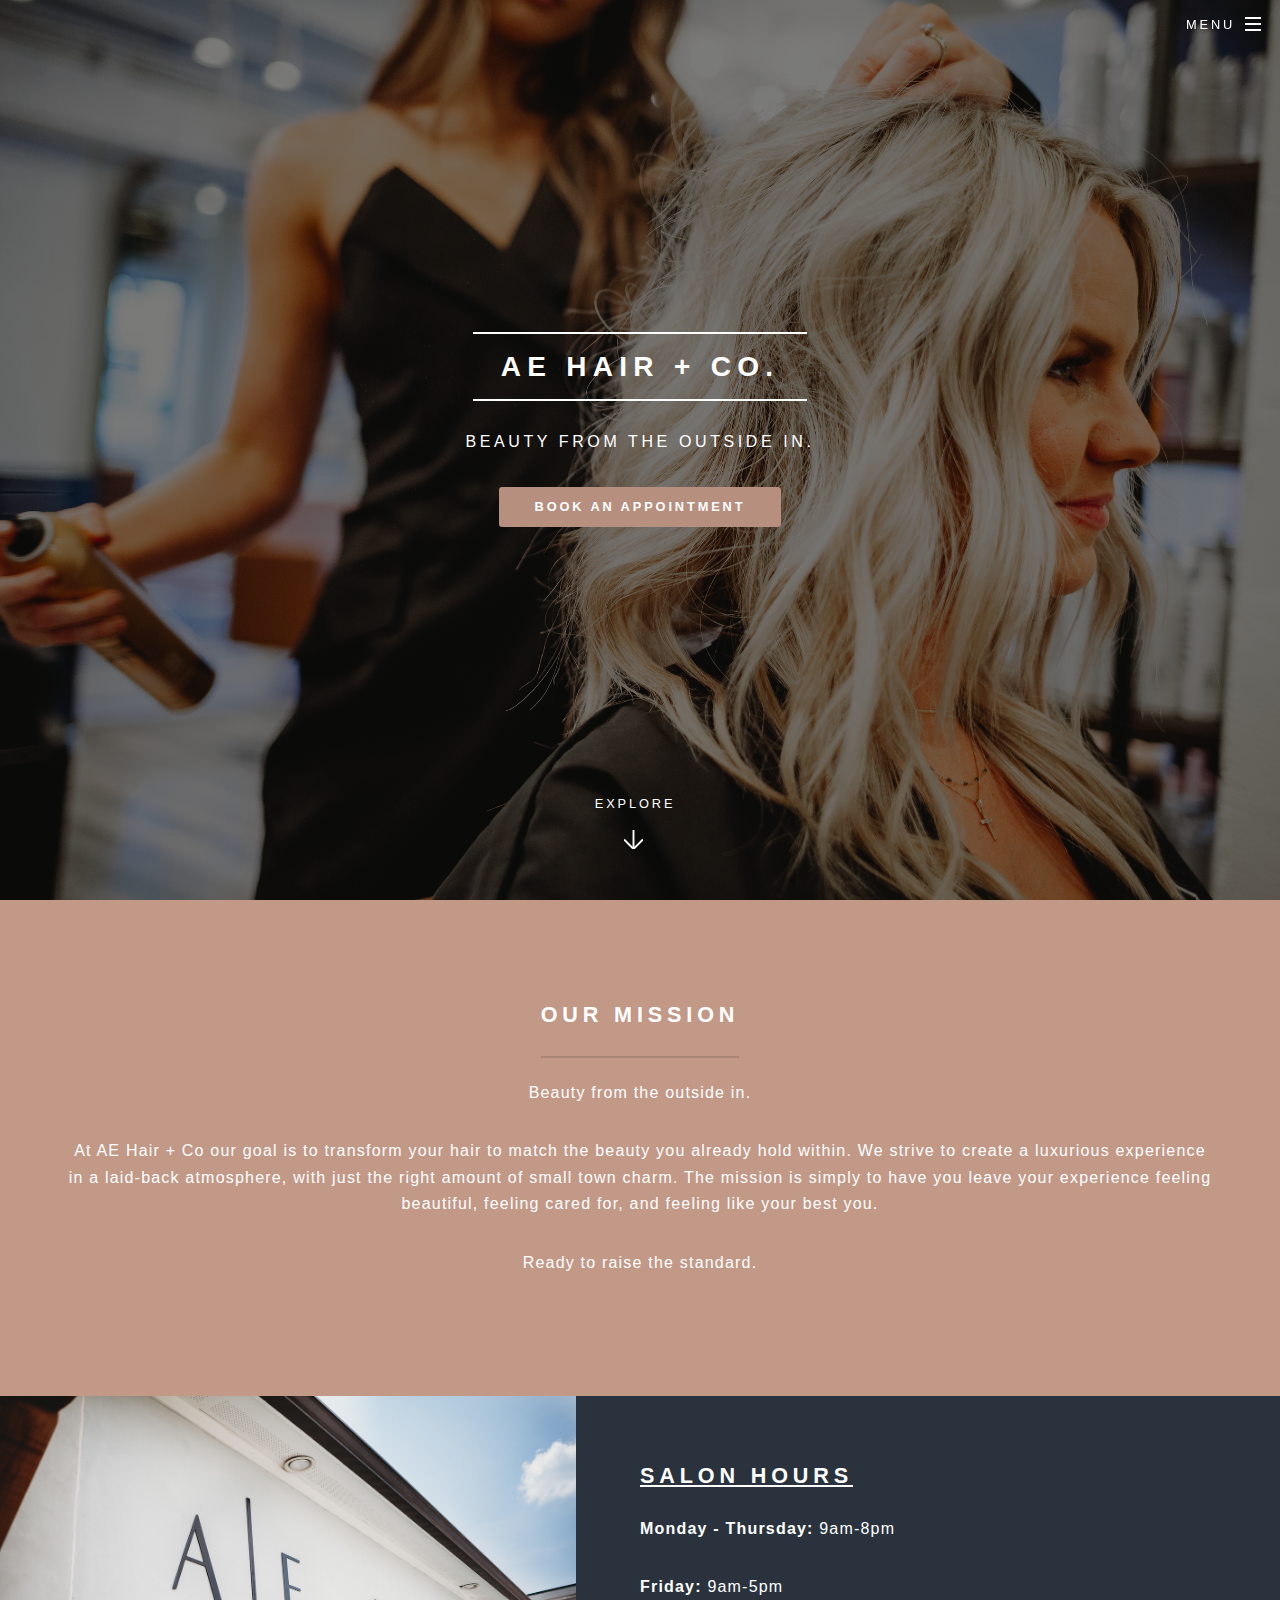
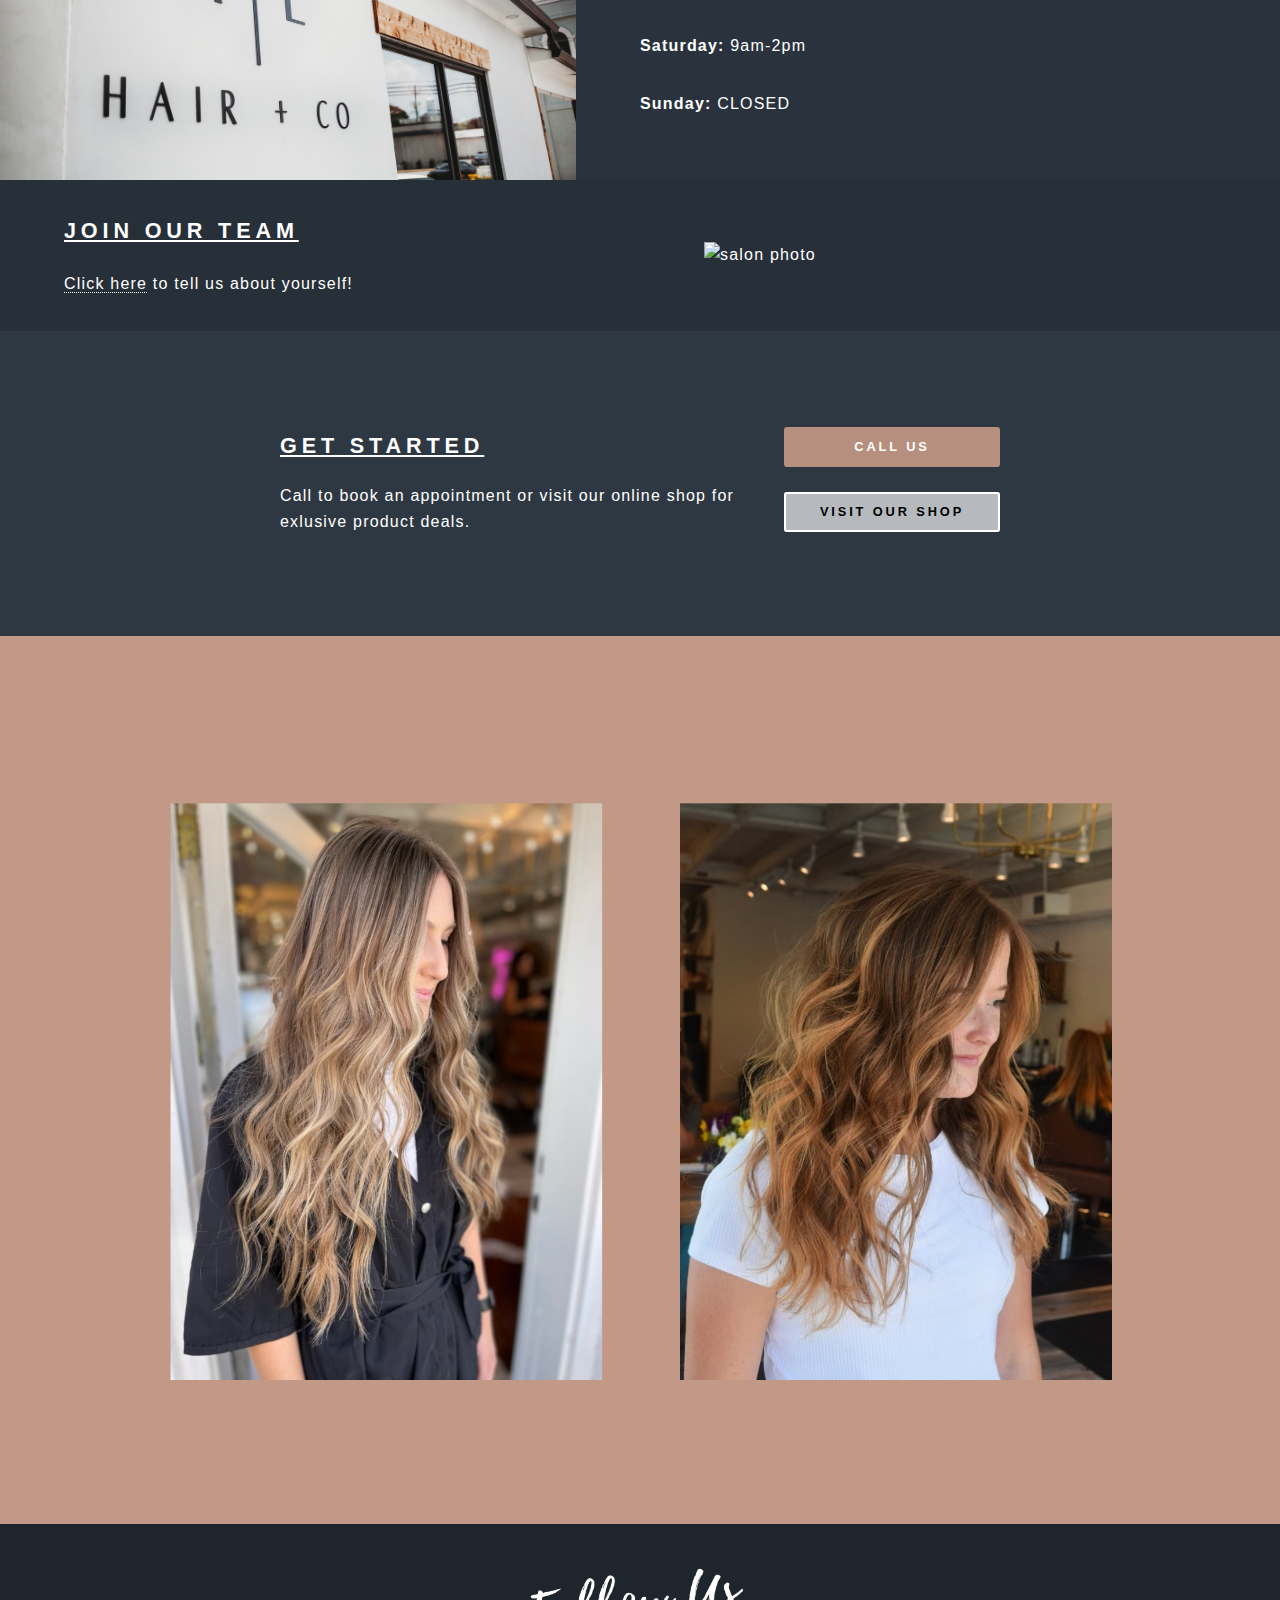
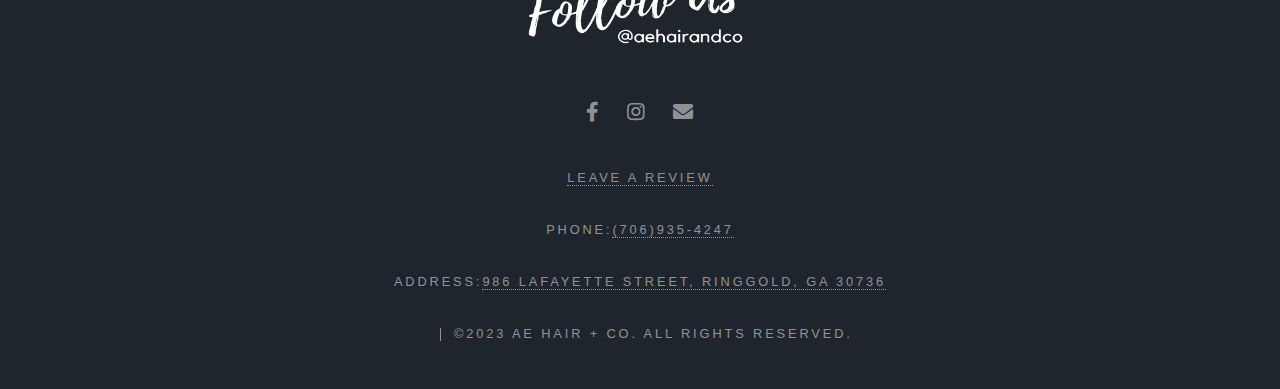
==== index.html @ ee5dd4e5 "new pics and services page" ====
<!DOCTYPE HTML>
<!--
	Begin of page
-->
<html lang="en">
	<head>
		<!-- Google tag (gtag.js) -->
		<script async src="https://www.googletagmanager.com/gtag/js?id=G-RC5B6HDPSQ"></script>
		<script>
		window.dataLayer = window.dataLayer || [];
		function gtag(){dataLayer.push(arguments);}
		gtag('js', new Date());

		gtag('config', 'G-RC5B6HDPSQ');
		</script>
		
		<title>AE Hair and Co.</title>
		<meta charset="utf-8" />
		<meta name="viewport" content="width=device-width, initial-scale=1, user-scalable=yes" />
		<meta name="description" content="AE Hair and CO Salon" />
		<meta name="keywords" content="salon, ringgold, georgia">
		<link rel="stylesheet" href="assets/css/main.css" />
		<noscript><link rel="stylesheet" href="assets/css/noscript.css" /></noscript>
	</head>
	<body class="landing is-preload">

		<!-- Page Wrapper -->
			<div id="page-wrapper">

				<!-- Header -->
					<header id="header" class="alt">
						<h1><a href="index.html">AE Hair + Co.</a></h1>
						<nav id="nav">
							<ul>
								<li class="special">
									<a href="#menu" class="menuToggle" aria-label="View menu"><span>Menu</span></a>
									<div id="menu">
										<ul>
											<li><a href="index.html">Home</a></li>
											<li><a target="_blank" href="https://aehairandco.direct.salonservicegroup.com">Shop</a></li>
											<li><a href="#two">Hours</a></li>
											<li><a href="#one">Our Mission</a></li>
											<li><a href="tel:706-935-4247">Book an Appointment</a></li>
											<li><a href="mailto:aehairandco@gmail.com?subject=I'd like to join the team!&body=I'd like to join the AE team!%0A%0A1.) Name:%0A%0A2.) Email:%0A%0A3.) Tell us about your jouney as a stylist (in school, licensed, behind the chair).%0A%0A4.) What is your Instagram handle?%0A%0A5.) Is continuous education important to you?%0A%0A6.) What do you hope to bring/add to our AE team?">Join Our Team!</a></li>
										</ul>
									</div>
								</li>
							</ul>
						</nav>
					</header>

				<!-- Banner -->
					<section id="banner">
						<div class="inner">
							<h2>AE Hair + Co.</h2>
							<p>Beauty from the outside in.</p>
							<ul class="actions special">
								<li><a target="_blank" href="tel:706-935-4247" class="button primary">Book an appointment</a></li>
							</ul>
						</div>
						<a href="#one" class="more scrolly">Explore</a>
					</section>

				<!-- One -->
					<section id="one" class="wrapper style1 special">
						<div class="inner">
							<header class="major">
								<h2>Our Mission</h2>
								<p>Beauty from the outside in.</p>
								<p>At AE Hair + Co our goal is to transform your hair to match the beauty you already hold within. We strive to create a luxurious experience in a laid-back atmosphere, with just the right amount of small town charm. The mission is simply to have you leave your experience feeling beautiful, feeling cared for, and feeling like your best you.</p>
							<p>Ready to raise the standard.</p>
							</header>
					</section>

				<!-- Two -->
					<section id="two" class="wrapper alt style2">
						<section class="spotlight">
							<div class="image"><img src="images/building.JPG" alt="spotlight photo" /></div><div class="content">
								<h2><u>Salon Hours</u></h2>
								<p><b>Monday - Thursday:</b> 9am-8pm</p>
								<p><b>Friday:</b> 9am-5pm</p> 
								<p><b>Saturday:</b> 9am-2pm</p>
								<p><b>Sunday:</b> CLOSED</p>
							</div>
						</section>

						<!-- Join our team -->
						<section class="spotlight">
							<div class="image"><img src="images/AEHair-186.jpg" alt="salon photo" /></div><div class="content">
								<h2><u>Join Our Team</u>
								</h2>
								<p><a href="mailto:aehairandco@gmail.com?subject=I'd like to join the team!&body=I'd like to join the AE team!%0A%0A1.) Name:%0A%0A2.) Email:%0A%0A3.) Tell us about your jouney as a stylist (in school, licensed, behind the chair).%0A%0A4.) What is your Instagram handle?%0A%0A5.) Is continuous education important to you?%0A%0A6.) What do you hope to bring/add to our AE team?">Click here</a> to tell us about yourself!
								</p>
							</div>
						</section>

						<!-- <section class="spotlight">
							<div class="image"><img src="images/pic03.jpg" alt="" /></div><div class="content">
								<h2>Augue eleifend aliquet<br />
								sed condimentum</h2>
								<p>Aliquam ut ex ut augue consectetur interdum. Donec hendrerit imperdiet. Mauris eleifend fringilla nullam aenean mi ligula.</p>
							</div>
						</section> -->
					</section>



				<!-- CTA -->
					<section id="cta" class="wrapper style4">
						<div class="inner">
							<header>
								<h2><u>Get Started</u></h2>
								<p>Call to book an appointment or visit our online shop for exlusive product deals.</p>
							</header>
							<ul class="actions stacked">
								<li><a href="#" class="button fit primary">call us</a></li>
								<li><a target="_blank" href="https://aehairandco.direct.salonservicegroup.com" class="button fit">Visit our shop</a></li>
							</ul>
						</div>
					</section>


					<!-- Salon images from Amy/Emily DELETE if does not work-->
					<section class="wrapper style1 special">
						<div class="image">
							<img src="images/Untitled design.png" alt="gallery photo" height="100%" width="100%">
							</header>
					</section>

				<!-- Footer -->
					<footer id="footer">
						<!-- follow us banner -->
						<a style="border-bottom: none;" href="https://www.instagram.com/aehairandco/"><img src="images/follow-us.png" height="150px" width="300px" alt="follow us"></a>
						<!-- main footer content -->
						<ul class="icons">
							<li><a target="_blank" href="https://www.facebook.com/profile.php?id=100084356127606" aria-label="facebook" class="icon brands fa-facebook-f"><span class="label">Facebook</span></a></li>
							<li><a target="_blank" href="https://www.instagram.com/aehairandco/" class="icon brands fa-instagram" aria-label="Instagram"><span class="label">Instagram</span></a></li>
							<li><a target="_blank" href="mailto:aehairandco@gmail.com" class="icon solid fa-envelope" aria-label="Message us"><span class="label">Email</span></a></li>
						</ul>
						<ul class="copyright icons">
							<p><a href="https://g.page/r/CZx1jc-AeAPHEBM/review">Leave a review</a></p>
							<p>Phone:<a href="tel:706-935-4247">(706)935-4247</a></p>
							<p>Address:<a target="_blank" href="https://goo.gl/maps/7kTtYomtY3u8HuNa7">986 Lafayette Street, Ringgold, GA 30736</a></p>
							<li>&copy;2023 AE Hair + Co. All rights reserved.</li>
						</ul>
					</footer>

			</div>

		<!-- Scripts -->
			<script src="assets/js/jquery.min.js"></script>
			<script src="assets/js/jquery.scrollex.min.js"></script>
			<script src="assets/js/jquery.scrolly.min.js"></script>
			<script src="assets/js/browser.min.js"></script>
			<script src="assets/js/breakpoints.min.js"></script>
			<script src="assets/js/util.js"></script>
			<script src="assets/js/main.js"></script>

	</body>
</html>
---- assets/css/main.css ----
@import url(fontawesome-all.min.css);
@import url (<link rel="stylesheet" href="path/to/font-awesome/css/font-awesome.min.css">)
@import url("https://fonts.googleapis.com/css?family=Open+Sans:400,400italic,600,600italic,800,800italic");

/*
	Spectral by HTML5 UP
	html5up.net | @ajlkn
	Free for personal and commercial use under the CCA 3.0 license (html5up.net/license)
*/

html, body, div, span, applet, object,
iframe, h1, h2, h3, h4, h5, h6, p, blockquote,
pre, a, abbr, acronym, address, big, cite,
code, del, dfn, em, img, ins, kbd, q, s, samp,
small, strike, strong, sub, sup, tt, var, b,
u, i, center, dl, dt, dd, ol, ul, li, fieldset,
form, label, legend, table, caption, tbody,
tfoot, thead, tr, th, td, article, aside,
canvas, details, embed, figure, figcaption,
footer, header, hgroup, menu, nav, output, ruby,
section, summary, time, mark, audio, video {
	margin: 0;
	padding: 0;
	border: 0;
	font-size: 100%;
	font: inherit;
	vertical-align: baseline;}

article, aside, details, figcaption, figure,
footer, header, hgroup, menu, nav, section {
	display: block;}

body {
	line-height: 1;
}

ol, ul {
	list-style: none;
}

blockquote, q {
	quotes: none;
}

	blockquote:before, blockquote:after, q:before, q:after {
		content: '';
		content: none;
	}

table {
	border-collapse: collapse;
	border-spacing: 0;
}

body {
	-webkit-text-size-adjust: none;
}

mark {
	background-color: transparent;
	color: inherit;
}

input::-moz-focus-inner {
	border: 0;
	padding: 0;
}

input, select, textarea {
	-moz-appearance: none;
	-webkit-appearance: none;
	-ms-appearance: none;
	appearance: none;
}

/* Basic */

	@-ms-viewport {
		width: device-width;
	}

	html {
		box-sizing: border-box;
	}

	*, *:before, *:after {
		box-sizing: inherit;
	}

	body {
		background: #2e3842;
	}

		body.is-preload *, body.is-preload *:before, body.is-preload *:after {
			-moz-animation: none !important;
			-webkit-animation: none !important;
			-ms-animation: none !important;
			animation: none !important;
			-moz-transition: none !important;
			-webkit-transition: none !important;
			-ms-transition: none !important;
			transition: none !important;
		}

	body, input, select, textarea {
		color: #fff;
		font-family: "Open Sans", Helvetica, sans-serif;
		font-size: 15pt;
		font-weight: 400;
		letter-spacing: 0.075em;
		line-height: 1.65em;
	}

		@media screen and (max-width: 1680px) {

			body, input, select, textarea {
				font-size: 13pt;
			}

		}

		@media screen and (max-width: 1280px) {

			body, input, select, textarea {
				font-size: 12pt;
			}

		}

		@media screen and (max-width: 736px) {

			body, input, select, textarea {
				font-size: 11pt;
				letter-spacing: 0.0375em;
			}

		}

	a {
		-moz-transition: color 0.2s ease, border-bottom-color 0.2s ease;
		-webkit-transition: color 0.2s ease, border-bottom-color 0.2s ease;
		-ms-transition: color 0.2s ease, border-bottom-color 0.2s ease;
		transition: color 0.2s ease, border-bottom-color 0.2s ease;
		border-bottom: dotted 1px;
		color: inherit;
		text-decoration: none;
	}

		a:hover {
			border-bottom-color: transparent;
		}

	strong, b {
		color: #fff;
		font-weight: 600;
	}

	em, i {
		font-style: italic;
	}

	p {
		margin: 0 0 2em 0;
	}

	h1, h2, h3, h4, h5, h6 {
		color: #fff;
		font-weight: 800;
		letter-spacing: 0.225em;
		line-height: 1em;
		margin: 0 0 1em 0;
		text-transform: uppercase;
	}

		h1 a, h2 a, h3 a, h4 a, h5 a, h6 a {
			color: inherit;
			text-decoration: none;
		}

	h2 {
		font-size: 1.35em;
		line-height: 1.75em;
	}

		@media screen and (max-width: 736px) {

			h2 {
				font-size: 1.1em;
				line-height: 1.65em;
			}

		}

	h3 {
		font-size: 1.15em;
		line-height: 1.75em;
	}

		@media screen and (max-width: 736px) {

			h3 {
				font-size: 1em;
				line-height: 1.65em;
			}

		}

	h4 {
		font-size: 1em;
		line-height: 1.5em;
	}

	h5 {
		font-size: 0.8em;
		line-height: 1.5em;
	}

	h6 {
		font-size: 0.7em;
		line-height: 1.5em;
	}

	sub {
		font-size: 0.8em;
		position: relative;
		top: 0.5em;
	}

	sup {
		font-size: 0.8em;
		position: relative;
		top: -0.5em;
	}

	hr {
		border: 0;
		border-bottom: solid 2px #fff;
		margin: 3em 0;
	}

		hr.major {
			margin: 4.5em 0;
		}

	blockquote {
		border-left: solid 4px #fff;
		font-style: italic;
		margin: 0 0 2em 0;
		padding: 0.5em 0 0.5em 2em;
	}

	code {
		background: rgba(144, 144, 144, 0.25);
		border-radius: 3px;
		font-family: "Courier New", monospace;
		font-size: 0.9em;
		letter-spacing: 0;
		margin: 0 0.25em;
		padding: 0.25em 0.65em;
	}

	pre {
		-webkit-overflow-scrolling: touch;
		font-family: "Courier New", monospace;
		font-size: 0.9em;
		margin: 0 0 2em 0;
	}

		pre code {
			display: block;
			line-height: 1.75em;
			padding: 1em 1.5em;
			overflow-x: auto;
		}

	.align-left {
		text-align: left;
	}

	.align-center {
		text-align: center;
	}

	.align-right {
		text-align: right;
	}

/* Row */

	.row {
		display: flex;
		flex-wrap: wrap;
		box-sizing: border-box;
		align-items: stretch;
	}

		.row > * {
			box-sizing: border-box;
		}

		.row.gtr-uniform > * > :last-child {
			margin-bottom: 0;
		}

		.row.aln-left {
			justify-content: flex-start;
		}

		.row.aln-center {
			justify-content: center;
		}

		.row.aln-right {
			justify-content: flex-end;
		}

		.row.aln-top {
			align-items: flex-start;
		}

		.row.aln-middle {
			align-items: center;
		}

		.row.aln-bottom {
			align-items: flex-end;
		}

		.row > .imp {
			order: -1;
		}

		.row > .col-1 {
			width: 8.33333%;
		}

		.row > .off-1 {
			margin-left: 8.33333%;
		}

		.row > .col-2 {
			width: 16.66667%;
		}

		.row > .off-2 {
			margin-left: 16.66667%;
		}

		.row > .col-3 {
			width: 25%;
		}

		.row > .off-3 {
			margin-left: 25%;
		}

		.row > .col-4 {
			width: 33.33333%;
		}

		.row > .off-4 {
			margin-left: 33.33333%;
		}

		.row > .col-5 {
			width: 41.66667%;
		}

		.row > .off-5 {
			margin-left: 41.66667%;
		}

		.row > .col-6 {
			width: 50%;
		}

		.row > .off-6 {
			margin-left: 50%;
		}

		.row > .col-7 {
			width: 58.33333%;
		}

		.row > .off-7 {
			margin-left: 58.33333%;
		}

		.row > .col-8 {
			width: 66.66667%;
		}

		.row > .off-8 {
			margin-left: 66.66667%;
		}

		.row > .col-9 {
			width: 75%;
		}

		.row > .off-9 {
			margin-left: 75%;
		}

		.row > .col-10 {
			width: 83.33333%;
		}

		.row > .off-10 {
			margin-left: 83.33333%;
		}

		.row > .col-11 {
			width: 91.66667%;
		}

		.row > .off-11 {
			margin-left: 91.66667%;
		}

		.row > .col-12 {
			width: 100%;
		}

		.row > .off-12 {
			margin-left: 100%;
		}

		.row.gtr-0 {
			margin-top: 0;
			margin-left: 0em;
		}

			.row.gtr-0 > * {
				padding: 0 0 0 0em;
			}

			.row.gtr-0.gtr-uniform {
				margin-top: 0em;
			}

				.row.gtr-0.gtr-uniform > * {
					padding-top: 0em;
				}

		.row.gtr-25 {
			margin-top: 0;
			margin-left: -0.375em;
		}

			.row.gtr-25 > * {
				padding: 0 0 0 0.375em;
			}

			.row.gtr-25.gtr-uniform {
				margin-top: -0.375em;
			}

				.row.gtr-25.gtr-uniform > * {
					padding-top: 0.375em;
				}

		.row.gtr-50 {
			margin-top: 0;
			margin-left: -0.75em;
		}

			.row.gtr-50 > * {
				padding: 0 0 0 0.75em;
			}

			.row.gtr-50.gtr-uniform {
				margin-top: -0.75em;
			}

				.row.gtr-50.gtr-uniform > * {
					padding-top: 0.75em;
				}

		.row {
			margin-top: 0;
			margin-left: -1.5em;
		}

			.row > * {
				padding: 0 0 0 1.5em;
			}

			.row.gtr-uniform {
				margin-top: -1.5em;
			}

				.row.gtr-uniform > * {
					padding-top: 1.5em;
				}

		.row.gtr-150 {
			margin-top: 0;
			margin-left: -2.25em;
		}

			.row.gtr-150 > * {
				padding: 0 0 0 2.25em;
			}

			.row.gtr-150.gtr-uniform {
				margin-top: -2.25em;
			}

				.row.gtr-150.gtr-uniform > * {
					padding-top: 2.25em;
				}

		.row.gtr-200 {
			margin-top: 0;
			margin-left: -3em;
		}

			.row.gtr-200 > * {
				padding: 0 0 0 3em;
			}

			.row.gtr-200.gtr-uniform {
				margin-top: -3em;
			}

				.row.gtr-200.gtr-uniform > * {
					padding-top: 3em;
				}

		@media screen and (max-width: 1680px) {

			.row {
				display: flex;
				flex-wrap: wrap;
				box-sizing: border-box;
				align-items: stretch;
			}

				.row > * {
					box-sizing: border-box;
				}

				.row.gtr-uniform > * > :last-child {
					margin-bottom: 0;
				}

				.row.aln-left {
					justify-content: flex-start;
				}

				.row.aln-center {
					justify-content: center;
				}

				.row.aln-right {
					justify-content: flex-end;
				}

				.row.aln-top {
					align-items: flex-start;
				}

				.row.aln-middle {
					align-items: center;
				}

				.row.aln-bottom {
					align-items: flex-end;
				}

				.row > .imp-xlarge {
					order: -1;
				}

				.row > .col-1-xlarge {
					width: 8.33333%;
				}

				.row > .off-1-xlarge {
					margin-left: 8.33333%;
				}

				.row > .col-2-xlarge {
					width: 16.66667%;
				}

				.row > .off-2-xlarge {
					margin-left: 16.66667%;
				}

				.row > .col-3-xlarge {
					width: 25%;
				}

				.row > .off-3-xlarge {
					margin-left: 25%;
				}

				.row > .col-4-xlarge {
					width: 33.33333%;
				}

				.row > .off-4-xlarge {
					margin-left: 33.33333%;
				}

				.row > .col-5-xlarge {
					width: 41.66667%;
				}

				.row > .off-5-xlarge {
					margin-left: 41.66667%;
				}

				.row > .col-6-xlarge {
					width: 50%;
				}

				.row > .off-6-xlarge {
					margin-left: 50%;
				}

				.row > .col-7-xlarge {
					width: 58.33333%;
				}

				.row > .off-7-xlarge {
					margin-left: 58.33333%;
				}

				.row > .col-8-xlarge {
					width: 66.66667%;
				}

				.row > .off-8-xlarge {
					margin-left: 66.66667%;
				}

				.row > .col-9-xlarge {
					width: 75%;
				}

				.row > .off-9-xlarge {
					margin-left: 75%;
				}

				.row > .col-10-xlarge {
					width: 83.33333%;
				}

				.row > .off-10-xlarge {
					margin-left: 83.33333%;
				}

				.row > .col-11-xlarge {
					width: 91.66667%;
				}

				.row > .off-11-xlarge {
					margin-left: 91.66667%;
				}

				.row > .col-12-xlarge {
					width: 100%;
				}

				.row > .off-12-xlarge {
					margin-left: 100%;
				}

				.row.gtr-0 {
					margin-top: 0;
					margin-left: 0em;
				}

					.row.gtr-0 > * {
						padding: 0 0 0 0em;
					}

					.row.gtr-0.gtr-uniform {
						margin-top: 0em;
					}

						.row.gtr-0.gtr-uniform > * {
							padding-top: 0em;
						}

				.row.gtr-25 {
					margin-top: 0;
					margin-left: -0.375em;
				}

					.row.gtr-25 > * {
						padding: 0 0 0 0.375em;
					}

					.row.gtr-25.gtr-uniform {
						margin-top: -0.375em;
					}

						.row.gtr-25.gtr-uniform > * {
							padding-top: 0.375em;
						}

				.row.gtr-50 {
					margin-top: 0;
					margin-left: -0.75em;
				}

					.row.gtr-50 > * {
						padding: 0 0 0 0.75em;
					}

					.row.gtr-50.gtr-uniform {
						margin-top: -0.75em;
					}

						.row.gtr-50.gtr-uniform > * {
							padding-top: 0.75em;
						}

				.row {
					margin-top: 0;
					margin-left: -1.5em;
				}

					.row > * {
						padding: 0 0 0 1.5em;
					}

					.row.gtr-uniform {
						margin-top: -1.5em;
					}

						.row.gtr-uniform > * {
							padding-top: 1.5em;
						}

				.row.gtr-150 {
					margin-top: 0;
					margin-left: -2.25em;
				}

					.row.gtr-150 > * {
						padding: 0 0 0 2.25em;
					}

					.row.gtr-150.gtr-uniform {
						margin-top: -2.25em;
					}

						.row.gtr-150.gtr-uniform > * {
							padding-top: 2.25em;
						}

				.row.gtr-200 {
					margin-top: 0;
					margin-left: -3em;
				}

					.row.gtr-200 > * {
						padding: 0 0 0 3em;
					}

					.row.gtr-200.gtr-uniform {
						margin-top: -3em;
					}

						.row.gtr-200.gtr-uniform > * {
							padding-top: 3em;
						}

		}

		@media screen and (max-width: 1280px) {

			.row {
				display: flex;
				flex-wrap: wrap;
				box-sizing: border-box;
				align-items: stretch;
			}

				.row > * {
					box-sizing: border-box;
				}

				.row.gtr-uniform > * > :last-child {
					margin-bottom: 0;
				}

				.row.aln-left {
					justify-content: flex-start;
				}

				.row.aln-center {
					justify-content: center;
				}

				.row.aln-right {
					justify-content: flex-end;
				}

				.row.aln-top {
					align-items: flex-start;
				}

				.row.aln-middle {
					align-items: center;
				}

				.row.aln-bottom {
					align-items: flex-end;
				}

				.row > .imp-large {
					order: -1;
				}

				.row > .col-1-large {
					width: 8.33333%;
				}

				.row > .off-1-large {
					margin-left: 8.33333%;
				}

				.row > .col-2-large {
					width: 16.66667%;
				}

				.row > .off-2-large {
					margin-left: 16.66667%;
				}

				.row > .col-3-large {
					width: 25%;
				}

				.row > .off-3-large {
					margin-left: 25%;
				}

				.row > .col-4-large {
					width: 33.33333%;
				}

				.row > .off-4-large {
					margin-left: 33.33333%;
				}

				.row > .col-5-large {
					width: 41.66667%;
				}

				.row > .off-5-large {
					margin-left: 41.66667%;
				}

				.row > .col-6-large {
					width: 50%;
				}

				.row > .off-6-large {
					margin-left: 50%;
				}

				.row > .col-7-large {
					width: 58.33333%;
				}

				.row > .off-7-large {
					margin-left: 58.33333%;
				}

				.row > .col-8-large {
					width: 66.66667%;
				}

				.row > .off-8-large {
					margin-left: 66.66667%;
				}

				.row > .col-9-large {
					width: 75%;
				}

				.row > .off-9-large {
					margin-left: 75%;
				}

				.row > .col-10-large {
					width: 83.33333%;
				}

				.row > .off-10-large {
					margin-left: 83.33333%;
				}

				.row > .col-11-large {
					width: 91.66667%;
				}

				.row > .off-11-large {
					margin-left: 91.66667%;
				}

				.row > .col-12-large {
					width: 100%;
				}

				.row > .off-12-large {
					margin-left: 100%;
				}

				.row.gtr-0 {
					margin-top: 0;
					margin-left: 0em;
				}

					.row.gtr-0 > * {
						padding: 0 0 0 0em;
					}

					.row.gtr-0.gtr-uniform {
						margin-top: 0em;
					}

						.row.gtr-0.gtr-uniform > * {
							padding-top: 0em;
						}

				.row.gtr-25 {
					margin-top: 0;
					margin-left: -0.375em;
				}

					.row.gtr-25 > * {
						padding: 0 0 0 0.375em;
					}

					.row.gtr-25.gtr-uniform {
						margin-top: -0.375em;
					}

						.row.gtr-25.gtr-uniform > * {
							padding-top: 0.375em;
						}

				.row.gtr-50 {
					margin-top: 0;
					margin-left: -0.75em;
				}

					.row.gtr-50 > * {
						padding: 0 0 0 0.75em;
					}

					.row.gtr-50.gtr-uniform {
						margin-top: -0.75em;
					}

						.row.gtr-50.gtr-uniform > * {
							padding-top: 0.75em;
						}

				.row {
					margin-top: 0;
					margin-left: -1.5em;
				}

					.row > * {
						padding: 0 0 0 1.5em;
					}

					.row.gtr-uniform {
						margin-top: -1.5em;
					}

						.row.gtr-uniform > * {
							padding-top: 1.5em;
						}

				.row.gtr-150 {
					margin-top: 0;
					margin-left: -2.25em;
				}

					.row.gtr-150 > * {
						padding: 0 0 0 2.25em;
					}

					.row.gtr-150.gtr-uniform {
						margin-top: -2.25em;
					}

						.row.gtr-150.gtr-uniform > * {
							padding-top: 2.25em;
						}

				.row.gtr-200 {
					margin-top: 0;
					margin-left: -3em;
				}

					.row.gtr-200 > * {
						padding: 0 0 0 3em;
					}

					.row.gtr-200.gtr-uniform {
						margin-top: -3em;
					}

						.row.gtr-200.gtr-uniform > * {
							padding-top: 3em;
						}

		}

		@media screen and (max-width: 980px) {

			.row {
				display: flex;
				flex-wrap: wrap;
				box-sizing: border-box;
				align-items: stretch;
			}

				.row > * {
					box-sizing: border-box;
				}

				.row.gtr-uniform > * > :last-child {
					margin-bottom: 0;
				}

				.row.aln-left {
					justify-content: flex-start;
				}

				.row.aln-center {
					justify-content: center;
				}

				.row.aln-right {
					justify-content: flex-end;
				}

				.row.aln-top {
					align-items: flex-start;
				}

				.row.aln-middle {
					align-items: center;
				}

				.row.aln-bottom {
					align-items: flex-end;
				}

				.row > .imp-medium {
					order: -1;
				}

				.row > .col-1-medium {
					width: 8.33333%;
				}

				.row > .off-1-medium {
					margin-left: 8.33333%;
				}

				.row > .col-2-medium {
					width: 16.66667%;
				}

				.row > .off-2-medium {
					margin-left: 16.66667%;
				}

				.row > .col-3-medium {
					width: 25%;
				}

				.row > .off-3-medium {
					margin-left: 25%;
				}

				.row > .col-4-medium {
					width: 33.33333%;
				}

				.row > .off-4-medium {
					margin-left: 33.33333%;
				}

				.row > .col-5-medium {
					width: 41.66667%;
				}

				.row > .off-5-medium {
					margin-left: 41.66667%;
				}

				.row > .col-6-medium {
					width: 50%;
				}

				.row > .off-6-medium {
					margin-left: 50%;
				}

				.row > .col-7-medium {
					width: 58.33333%;
				}

				.row > .off-7-medium {
					margin-left: 58.33333%;
				}

				.row > .col-8-medium {
					width: 66.66667%;
				}

				.row > .off-8-medium {
					margin-left: 66.66667%;
				}

				.row > .col-9-medium {
					width: 75%;
				}

				.row > .off-9-medium {
					margin-left: 75%;
				}

				.row > .col-10-medium {
					width: 83.33333%;
				}

				.row > .off-10-medium {
					margin-left: 83.33333%;
				}

				.row > .col-11-medium {
					width: 91.66667%;
				}

				.row > .off-11-medium {
					margin-left: 91.66667%;
				}

				.row > .col-12-medium {
					width: 100%;
				}

				.row > .off-12-medium {
					margin-left: 100%;
				}

				.row.gtr-0 {
					margin-top: 0;
					margin-left: 0em;
				}

					.row.gtr-0 > * {
						padding: 0 0 0 0em;
					}

					.row.gtr-0.gtr-uniform {
						margin-top: 0em;
					}

						.row.gtr-0.gtr-uniform > * {
							padding-top: 0em;
						}

				.row.gtr-25 {
					margin-top: 0;
					margin-left: -0.375em;
				}

					.row.gtr-25 > * {
						padding: 0 0 0 0.375em;
					}

					.row.gtr-25.gtr-uniform {
						margin-top: -0.375em;
					}

						.row.gtr-25.gtr-uniform > * {
							padding-top: 0.375em;
						}

				.row.gtr-50 {
					margin-top: 0;
					margin-left: -0.75em;
				}

					.row.gtr-50 > * {
						padding: 0 0 0 0.75em;
					}

					.row.gtr-50.gtr-uniform {
						margin-top: -0.75em;
					}

						.row.gtr-50.gtr-uniform > * {
							padding-top: 0.75em;
						}

				.row {
					margin-top: 0;
					margin-left: -1.5em;
				}

					.row > * {
						padding: 0 0 0 1.5em;
					}

					.row.gtr-uniform {
						margin-top: -1.5em;
					}

						.row.gtr-uniform > * {
							padding-top: 1.5em;
						}

				.row.gtr-150 {
					margin-top: 0;
					margin-left: -2.25em;
				}

					.row.gtr-150 > * {
						padding: 0 0 0 2.25em;
					}

					.row.gtr-150.gtr-uniform {
						margin-top: -2.25em;
					}

						.row.gtr-150.gtr-uniform > * {
							padding-top: 2.25em;
						}

				.row.gtr-200 {
					margin-top: 0;
					margin-left: -3em;
				}

					.row.gtr-200 > * {
						padding: 0 0 0 3em;
					}

					.row.gtr-200.gtr-uniform {
						margin-top: -3em;
					}

						.row.gtr-200.gtr-uniform > * {
							padding-top: 3em;
						}

		}

		@media screen and (max-width: 736px) {

			.row {
				display: flex;
				flex-wrap: wrap;
				box-sizing: border-box;
				align-items: stretch;
			}

				.row > * {
					box-sizing: border-box;
				}

				.row.gtr-uniform > * > :last-child {
					margin-bottom: 0;
				}

				.row.aln-left {
					justify-content: flex-start;
				}

				.row.aln-center {
					justify-content: center;
				}

				.row.aln-right {
					justify-content: flex-end;
				}

				.row.aln-top {
					align-items: flex-start;
				}

				.row.aln-middle {
					align-items: center;
				}

				.row.aln-bottom {
					align-items: flex-end;
				}

				.row > .imp-small {
					order: -1;
				}

				.row > .col-1-small {
					width: 8.33333%;
				}

				.row > .off-1-small {
					margin-left: 8.33333%;
				}

				.row > .col-2-small {
					width: 16.66667%;
				}

				.row > .off-2-small {
					margin-left: 16.66667%;
				}

				.row > .col-3-small {
					width: 25%;
				}

				.row > .off-3-small {
					margin-left: 25%;
				}

				.row > .col-4-small {
					width: 33.33333%;
				}

				.row > .off-4-small {
					margin-left: 33.33333%;
				}

				.row > .col-5-small {
					width: 41.66667%;
				}

				.row > .off-5-small {
					margin-left: 41.66667%;
				}

				.row > .col-6-small {
					width: 50%;
				}

				.row > .off-6-small {
					margin-left: 50%;
				}

				.row > .col-7-small {
					width: 58.33333%;
				}

				.row > .off-7-small {
					margin-left: 58.33333%;
				}

				.row > .col-8-small {
					width: 66.66667%;
				}

				.row > .off-8-small {
					margin-left: 66.66667%;
				}

				.row > .col-9-small {
					width: 75%;
				}

				.row > .off-9-small {
					margin-left: 75%;
				}

				.row > .col-10-small {
					width: 83.33333%;
				}

				.row > .off-10-small {
					margin-left: 83.33333%;
				}

				.row > .col-11-small {
					width: 91.66667%;
				}

				.row > .off-11-small {
					margin-left: 91.66667%;
				}

				.row > .col-12-small {
					width: 100%;
				}

				.row > .off-12-small {
					margin-left: 100%;
				}

				.row.gtr-0 {
					margin-top: 0;
					margin-left: 0em;
				}

					.row.gtr-0 > * {
						padding: 0 0 0 0em;
					}

					.row.gtr-0.gtr-uniform {
						margin-top: 0em;
					}

						.row.gtr-0.gtr-uniform > * {
							padding-top: 0em;
						}

				.row.gtr-25 {
					margin-top: 0;
					margin-left: -0.375em;
				}

					.row.gtr-25 > * {
						padding: 0 0 0 0.375em;
					}

					.row.gtr-25.gtr-uniform {
						margin-top: -0.375em;
					}

						.row.gtr-25.gtr-uniform > * {
							padding-top: 0.375em;
						}

				.row.gtr-50 {
					margin-top: 0;
					margin-left: -0.75em;
				}

					.row.gtr-50 > * {
						padding: 0 0 0 0.75em;
					}

					.row.gtr-50.gtr-uniform {
						margin-top: -0.75em;
					}

						.row.gtr-50.gtr-uniform > * {
							padding-top: 0.75em;
						}

				.row {
					margin-top: 0;
					margin-left: -1.5em;
				}

					.row > * {
						padding: 0 0 0 1.5em;
					}

					.row.gtr-uniform {
						margin-top: -1.5em;
					}

						.row.gtr-uniform > * {
							padding-top: 1.5em;
						}

				.row.gtr-150 {
					margin-top: 0;
					margin-left: -2.25em;
				}

					.row.gtr-150 > * {
						padding: 0 0 0 2.25em;
					}

					.row.gtr-150.gtr-uniform {
						margin-top: -2.25em;
					}

						.row.gtr-150.gtr-uniform > * {
							padding-top: 2.25em;
						}

				.row.gtr-200 {
					margin-top: 0;
					margin-left: -3em;
				}

					.row.gtr-200 > * {
						padding: 0 0 0 3em;
					}

					.row.gtr-200.gtr-uniform {
						margin-top: -3em;
					}

						.row.gtr-200.gtr-uniform > * {
							padding-top: 3em;
						}

		}

		@media screen and (max-width: 480px) {

			.row {
				display: flex;
				flex-wrap: wrap;
				box-sizing: border-box;
				align-items: stretch;
			}

				.row > * {
					box-sizing: border-box;
				}

				.row.gtr-uniform > * > :last-child {
					margin-bottom: 0;
				}

				.row.aln-left {
					justify-content: flex-start;
				}

				.row.aln-center {
					justify-content: center;
				}

				.row.aln-right {
					justify-content: flex-end;
				}

				.row.aln-top {
					align-items: flex-start;
				}

				.row.aln-middle {
					align-items: center;
				}

				.row.aln-bottom {
					align-items: flex-end;
				}

				.row > .imp-xsmall {
					order: -1;
				}

				.row > .col-1-xsmall {
					width: 8.33333%;
				}

				.row > .off-1-xsmall {
					margin-left: 8.33333%;
				}

				.row > .col-2-xsmall {
					width: 16.66667%;
				}

				.row > .off-2-xsmall {
					margin-left: 16.66667%;
				}

				.row > .col-3-xsmall {
					width: 25%;
				}

				.row > .off-3-xsmall {
					margin-left: 25%;
				}

				.row > .col-4-xsmall {
					width: 33.33333%;
				}

				.row > .off-4-xsmall {
					margin-left: 33.33333%;
				}

				.row > .col-5-xsmall {
					width: 41.66667%;
				}

				.row > .off-5-xsmall {
					margin-left: 41.66667%;
				}

				.row > .col-6-xsmall {
					width: 50%;
				}

				.row > .off-6-xsmall {
					margin-left: 50%;
				}

				.row > .col-7-xsmall {
					width: 58.33333%;
				}

				.row > .off-7-xsmall {
					margin-left: 58.33333%;
				}

				.row > .col-8-xsmall {
					width: 66.66667%;
				}

				.row > .off-8-xsmall {
					margin-left: 66.66667%;
				}

				.row > .col-9-xsmall {
					width: 75%;
				}

				.row > .off-9-xsmall {
					margin-left: 75%;
				}

				.row > .col-10-xsmall {
					width: 83.33333%;
				}

				.row > .off-10-xsmall {
					margin-left: 83.33333%;
				}

				.row > .col-11-xsmall {
					width: 91.66667%;
				}

				.row > .off-11-xsmall {
					margin-left: 91.66667%;
				}

				.row > .col-12-xsmall {
					width: 100%;
				}

				.row > .off-12-xsmall {
					margin-left: 100%;
				}

				.row.gtr-0 {
					margin-top: 0;
					margin-left: 0em;
				}

					.row.gtr-0 > * {
						padding: 0 0 0 0em;
					}

					.row.gtr-0.gtr-uniform {
						margin-top: 0em;
					}

						.row.gtr-0.gtr-uniform > * {
							padding-top: 0em;
						}

				.row.gtr-25 {
					margin-top: 0;
					margin-left: -0.375em;
				}

					.row.gtr-25 > * {
						padding: 0 0 0 0.375em;
					}

					.row.gtr-25.gtr-uniform {
						margin-top: -0.375em;
					}

						.row.gtr-25.gtr-uniform > * {
							padding-top: 0.375em;
						}

				.row.gtr-50 {
					margin-top: 0;
					margin-left: -0.75em;
				}

					.row.gtr-50 > * {
						padding: 0 0 0 0.75em;
					}

					.row.gtr-50.gtr-uniform {
						margin-top: -0.75em;
					}

						.row.gtr-50.gtr-uniform > * {
							padding-top: 0.75em;
						}

				.row {
					margin-top: 0;
					margin-left: -1.5em;
				}

					.row > * {
						padding: 0 0 0 1.5em;
					}

					.row.gtr-uniform {
						margin-top: -1.5em;
					}

						.row.gtr-uniform > * {
							padding-top: 1.5em;
						}

				.row.gtr-150 {
					margin-top: 0;
					margin-left: -2.25em;
				}

					.row.gtr-150 > * {
						padding: 0 0 0 2.25em;
					}

					.row.gtr-150.gtr-uniform {
						margin-top: -2.25em;
					}

						.row.gtr-150.gtr-uniform > * {
							padding-top: 2.25em;
						}

				.row.gtr-200 {
					margin-top: 0;
					margin-left: -3em;
				}

					.row.gtr-200 > * {
						padding: 0 0 0 3em;
					}

					.row.gtr-200.gtr-uniform {
						margin-top: -3em;
					}

						.row.gtr-200.gtr-uniform > * {
							padding-top: 3em;
						}

		}

/* Section/Article */

	section.special, article.special {
		text-align: center;
	}

	header p {
		color: rgba(255, 255, 255, 0.5);
		position: relative;
		top: -0.25em;
	}

	header h3 + p {
		font-size: 1.1em;
	}

	header h4 + p,
	header h5 + p,
	header h6 + p {
		font-size: 0.9em;
	}

	header.major {
		margin: 0 0 3.5em 0;
	}

		header.major h2, header.major h3, header.major h4, header.major h5, header.major h6 {
			border-bottom: solid 2px #fff;
			display: inline-block;
			padding-bottom: 1em;
			position: relative;
		}

			header.major h2:after, header.major h3:after, header.major h4:after, header.major h5:after, header.major h6:after {
				content: '';
				display: block;
				height: 1px;
			}

		header.major p {
			color: #fff;
			top: 0;
		}

		@media screen and (max-width: 736px) {

			header.major {
				margin: 0 0 2em 0;
			}

		}

	@media screen and (max-width: 980px) {

		header br {
			display: none;
		}

	}

/* Form */

	form {
		margin: 0 0 2em 0;
	}

	label {
		color: #fff;
		display: block;
		font-size: 0.9em;
		font-weight: 600;
		margin: 0 0 1em 0;
	}

	input[type="text"],
	input[type="password"],
	input[type="email"],
	select,
	textarea {
		-moz-appearance: none;
		-webkit-appearance: none;
		-ms-appearance: none;
		appearance: none;
		background-color: rgba(144, 144, 144, 0.25);
		border-radius: 3px;
		border: none;
		color: inherit;
		display: block;
		outline: 0;
		padding: 0 1em;
		text-decoration: none;
		width: 100%;
	}

		input[type="text"]:invalid,
		input[type="password"]:invalid,
		input[type="email"]:invalid,
		select:invalid,
		textarea:invalid {
			box-shadow: none;
		}

		input[type="text"]:focus,
		input[type="password"]:focus,
		input[type="email"]:focus,
		select:focus,
		textarea:focus {
			box-shadow: 0 0 0 2px #21b2a6;
		}

	select {
		background-size: 1.25em;
		background-repeat: no-repeat;
		background-position: calc(100% - 1em) center;
		height: 2.75em;
		padding-right: 2.75em;
		text-overflow: ellipsis;
	}

		select:focus::-ms-value {
			background-color: transparent;
		}

		select::-ms-expand {
			display: none;
		}

	input[type="text"],
	input[type="password"],
	input[type="email"],
	select {
		height: 2.75em;
	}

	textarea {
		padding: 0.75em 1em;
	}

	input[type="checkbox"],
	input[type="radio"] {
		-moz-appearance: none;
		-webkit-appearance: none;
		-ms-appearance: none;
		appearance: none;
		display: block;
		float: left;
		margin-right: -2em;
		opacity: 0;
		width: 1em;
		z-index: -1;
	}

		input[type="checkbox"] + label,
		input[type="radio"] + label {
			text-decoration: none;
			color: #fff;
			cursor: pointer;
			display: inline-block;
			font-size: 1em;
			font-weight: 400;
			padding-left: 2.4em;
			padding-right: 0.75em;
			position: relative;
		}

			input[type="checkbox"] + label:before,
			input[type="radio"] + label:before {
				-moz-osx-font-smoothing: grayscale;
				-webkit-font-smoothing: antialiased;
				display: inline-block;
				font-style: normal;
				font-variant: normal;
				text-rendering: auto;
				line-height: 1;
				text-transform: none !important;
				font-family: 'Font Awesome 5 Free';
				font-weight: 900;
			}

			input[type="checkbox"] + label:before,
			input[type="radio"] + label:before {
				background: rgba(144, 144, 144, 0.25);
				border-radius: 3px;
				content: '';
				display: inline-block;
				font-size: 0.8em;
				height: 2.0625em;
				left: 0;
				line-height: 2.0625em;
				position: absolute;
				text-align: center;
				top: 0;
				width: 2.0625em;
			}

		input[type="checkbox"]:checked + label:before,
		input[type="radio"]:checked + label:before {
			background: #2e3842;
			color: #fff;
			content: '\f00c';
		}

		input[type="checkbox"]:focus + label:before,
		input[type="radio"]:focus + label:before {
			box-shadow: 0 0 0 2px #21b2a6;
		}

	input[type="checkbox"] + label:before {
		border-radius: 3px;
	}

	input[type="radio"] + label:before {
		border-radius: 100%;
	}

	::-webkit-input-placeholder {
		color: rgba(255, 255, 255, 0.5) !important;
		opacity: 1.0;
	}

	:-moz-placeholder {
		color: rgba(255, 255, 255, 0.5) !important;
		opacity: 1.0;
	}

	::-moz-placeholder {
		color: rgba(255, 255, 255, 0.5) !important;
		opacity: 1.0;
	}

	:-ms-input-placeholder {
		color: rgba(255, 255, 255, 0.5) !important;
		opacity: 1.0;
	}

/* Box */

	.box {
		border-radius: 3px;
		border: solid 2px #fff;
		margin-bottom: 2em;
		padding: 1.5em;
	}

		.box > :last-child,
		.box > :last-child > :last-child,
		.box > :last-child > :last-child > :last-child {
			margin-bottom: 0;
		}

		.box.alt {
			border: 0;
			border-radius: 0;
			padding: 0;
		}

/* Icon */

	.icon {
		text-decoration: none;
		border-bottom: none;
		position: relative;
	}

		.icon:before {
			-moz-osx-font-smoothing: grayscale;
			-webkit-font-smoothing: antialiased;
			display: inline-block;
			font-style: normal;
			font-variant: normal;
			text-rendering: auto;
			line-height: 1;
			text-transform: none !important;
			font-family: 'Font Awesome 5 Free';
			font-weight: 400;
		}

		.icon > .label {
			display: none;
		}

		.icon:before {
			line-height: inherit;
		}

		.icon.solid:before {
			font-weight: 900;
		}

		.icon.brands:before {
			font-family: 'Font Awesome 5 Brands';
		}

		.icon.major {
			-moz-transform: rotate(-45deg);
			-webkit-transform: rotate(-45deg);
			-ms-transform: rotate(-45deg);
			transform: rotate(-45deg);
			border-radius: 3px;
			border: solid 2px #fff;
			display: inline-block;
			font-size: 1.35em;
			height: calc(3em + 2px);
			line-height: 3em;
			text-align: center;
			width: calc(3em + 2px);
		}

			.icon.major:before {
				-moz-transform: rotate(45deg);
				-webkit-transform: rotate(45deg);
				-ms-transform: rotate(45deg);
				transform: rotate(45deg);
				display: inline-block;
				font-size: 1.5em;
			}

			@media screen and (max-width: 736px) {

				.icon.major {
					font-size: 1em;
				}

			}

		.icon.style1 {
			color: #00ffcc;
		}

		.icon.style2 {
			color: #00f0ff;
		}

		.icon.style3 {
			color: #76ddff;
		}

/* Image */

	.image {
		border-radius: 3px;
		border: 0;
		display: inline-block;
		position: relative;
	}

		.image img {
			border-radius: 3px;
			display: block;
		}

		.image.left {
			float: left;
			margin: 0 2em 2em 0;
			top: 0.25em;
		}

		.image.right {
			float: right;
			margin: 0 0 2em 2em;
			top: 0.25em;
		}

		.image.left, .image.right {
			max-width: 40%;
		}

			.image.left img, .image.right img {
				width: 100%;
			}

		.image.fit {
			display: block;
			margin: 0 0 2em 0;
			width: 100%;
		}

			.image.fit img {
				width: 100%;
			}

/* List */

	ol {
		list-style: decimal;
		margin: 0 0 2em 0;
		padding-left: 1.25em;
	}

		ol li {
			padding-left: 0.25em;
		}

	ul {
		list-style: disc;
		margin: 0 0 2em 0;
		padding-left: 1em;
	}

		ul li {
			padding-left: 0.5em;
		}

		ul.alt {
			list-style: none;
			padding-left: 0;
		}

			ul.alt li {
				border-top: solid 1px #fff;
				padding: 0.5em 0;
			}

				ul.alt li:first-child {
					border-top: 0;
					padding-top: 0;
				}

	dl {
		margin: 0 0 2em 0;
	}

/* Actions */

	ul.actions {
		display: -moz-flex;
		display: -webkit-flex;
		display: -ms-flex;
		display: flex;
		cursor: default;
		list-style: none;
		margin-left: -1em;
		padding-left: 0;
	}

		ul.actions li {
			padding: 0 0 0 1em;
			vertical-align: middle;
		}

		ul.actions.special {
			-moz-justify-content: center;
			-webkit-justify-content: center;
			-ms-justify-content: center;
			justify-content: center;
			width: 100%;
			margin-left: 0;
		}

			ul.actions.special li:first-child {
				padding-left: 0;
			}

		ul.actions.stacked {
			-moz-flex-direction: column;
			-webkit-flex-direction: column;
			-ms-flex-direction: column;
			flex-direction: column;
			margin-left: 0;
		}

			ul.actions.stacked li {
				padding: 1em 0 0 0;
			}

				ul.actions.stacked li:first-child {
					padding-top: 0;
				}

		ul.actions.fit {
			width: calc(100% + 1em);
		}

			ul.actions.fit li {
				-moz-flex-grow: 1;
				-webkit-flex-grow: 1;
				-ms-flex-grow: 1;
				flex-grow: 1;
				-moz-flex-shrink: 1;
				-webkit-flex-shrink: 1;
				-ms-flex-shrink: 1;
				flex-shrink: 1;
				width: 100%;
			}

				ul.actions.fit li > * {
					width: 100%;
				}

			ul.actions.fit.stacked {
				width: 100%;
			}

		@media screen and (max-width: 480px) {

			ul.actions:not(.fixed) {
				-moz-flex-direction: column;
				-webkit-flex-direction: column;
				-ms-flex-direction: column;
				flex-direction: column;
				margin-left: 0;
				width: 100% !important;
			}

				ul.actions:not(.fixed) li {
					-moz-flex-grow: 1;
					-webkit-flex-grow: 1;
					-ms-flex-grow: 1;
					flex-grow: 1;
					-moz-flex-shrink: 1;
					-webkit-flex-shrink: 1;
					-ms-flex-shrink: 1;
					flex-shrink: 1;
					padding: 1em 0 0 0;
					text-align: center;
					width: 100%;
				}

					ul.actions:not(.fixed) li > * {
						width: 100%;
					}

					ul.actions:not(.fixed) li:first-child {
						padding-top: 0;
					}

					ul.actions:not(.fixed) li input[type="submit"],
					ul.actions:not(.fixed) li input[type="reset"],
					ul.actions:not(.fixed) li input[type="button"],
					ul.actions:not(.fixed) li button,
					ul.actions:not(.fixed) li .button {
						width: 100%;
					}

						ul.actions:not(.fixed) li input[type="submit"].icon:before,
						ul.actions:not(.fixed) li input[type="reset"].icon:before,
						ul.actions:not(.fixed) li input[type="button"].icon:before,
						ul.actions:not(.fixed) li button.icon:before,
						ul.actions:not(.fixed) li .button.icon:before {
							margin-left: -0.5em;
						}

		}

/* Icons */

	ul.icons {
		cursor: default;
		list-style: none;
		padding-left: 0;
	}

		ul.icons li {
			display: inline-block;
			padding: 0 1em 0 0;
		}

			ul.icons li:last-child {
				padding-right: 0 !important;
			}

		ul.icons.major {
			padding: 1em 0;
		}

			ul.icons.major li {
				padding-right: 3.5em;
			}

				@media screen and (max-width: 736px) {

					ul.icons.major li {
						padding: 0 1em !important;
					}

				}

/* Table */

	.table-wrapper {
		-webkit-overflow-scrolling: touch;
		overflow-x: auto;
	}

	table {
		margin: 0 0 2em 0;
		width: 100%;
	}

		table tbody tr {
			border: solid 1px #fff;
			border-left: 0;
			border-right: 0;
		}

			table tbody tr:nth-child(2n + 1) {
				background-color: rgba(144, 144, 144, 0.25);
			}

		table td {
			padding: 0.75em 0.75em;
		}

		table th {
			color: #fff;
			font-size: 0.9em;
			font-weight: 600;
			padding: 0 0.75em 0.75em 0.75em;
			text-align: left;
		}

		table thead {
			border-bottom: solid 2px #fff;
		}

		table tfoot {
			border-top: solid 2px #fff;
		}

		table.alt {
			border-collapse: separate;
		}

			table.alt tbody tr td {
				border: solid 1px #fff;
				border-left-width: 0;
				border-top-width: 0;
			}

				table.alt tbody tr td:first-child {
					border-left-width: 1px;
				}

			table.alt tbody tr:first-child td {
				border-top-width: 1px;
			}

			table.alt thead {
				border-bottom: 0;
			}

			table.alt tfoot {
				border-top: 0;
			}

/* Button */

	input[type="submit"],
	input[type="reset"],
	input[type="button"],
	button,
	.button {
		-moz-appearance: none;
		-webkit-appearance: none;
		-ms-appearance: none;
		appearance: none;
		-moz-transition: background-color 0.2s ease-in-out, color 0.2s ease-in-out;
		-webkit-transition: background-color 0.2s ease-in-out, color 0.2s ease-in-out;
		-ms-transition: background-color 0.2s ease-in-out, color 0.2s ease-in-out;
		transition: background-color 0.2s ease-in-out, color 0.2s ease-in-out;
		background-color: rgba(255, 255, 255, 0.65);
		border-radius: 3px;
		border: 0;
		box-shadow: inset 0 0 0 2px #fff;
		color: #000000;
		cursor: pointer;
		display: inline-block;
		font-size: 0.8em;
		font-weight: 600;
		height: 3.125em;
		letter-spacing: 0.225em;
		line-height: 3.125em;
		max-width: 30em;
		padding: 0 2.75em;
		text-align: center;
		text-decoration: none;
		text-transform: uppercase;
		white-space: nowrap;
		overflow: hidden;
		text-overflow: ellipsis;
	}

		input[type="submit"]:hover,
		input[type="reset"]:hover,
		input[type="button"]:hover,
		button:hover,
		.button:hover {
			background-color: rgba(144, 144, 144, 0.25);
		}

		input[type="submit"]:active,
		input[type="reset"]:active,
		input[type="button"]:active,
		button:active,
		.button:active {
			background-color: rgba(144, 144, 144, 0.5);
		}

		input[type="submit"].icon:before,
		input[type="reset"].icon:before,
		input[type="button"].icon:before,
		button.icon:before,
		.button.icon:before {
			margin-right: 0.5em;
		}

		input[type="submit"].fit,
		input[type="reset"].fit,
		input[type="button"].fit,
		button.fit,
		.button.fit {
			width: 100%;
		}

		input[type="submit"].small,
		input[type="reset"].small,
		input[type="button"].small,
		button.small,
		.button.small {
			font-size: 0.8em;
		}

		input[type="submit"].large,
		input[type="reset"].large,
		input[type="button"].large,
		button.large,
		.button.large {
			font-size: 1.35em;
		}

		input[type="submit"].primary,
		input[type="reset"].primary,
		input[type="button"].primary,
		button.primary,
		.button.primary {
			background-color: rgb(182,143,126);
			box-shadow: none !important;
			color: #ffffff !important;
		}

			input[type="submit"].primary:hover,
			input[type="reset"].primary:hover,
			input[type="button"].primary:hover,
			button.primary:hover,
			.button.primary:hover {
				background-color: #ef5e4a !important;
			}

			input[type="submit"].primary:active,
			input[type="reset"].primary:active,
			input[type="button"].primary:active,
			button.primary:active,
			.button.primary:active {
				background-color: #eb341c !important;
			}

		input[type="submit"].disabled, input[type="submit"]:disabled,
		input[type="reset"].disabled,
		input[type="reset"]:disabled,
		input[type="button"].disabled,
		input[type="button"]:disabled,
		button.disabled,
		button:disabled,
		.button.disabled,
		.button:disabled {
			pointer-events: none;
			opacity: 0.25;
		}

		@media screen and (max-width: 736px) {

			input[type="submit"],
			input[type="reset"],
			input[type="button"],
			button,
			.button {
				height: 3.75em;
				line-height: 3.75em;
			}

		}

/* Features */

	.features {
		display: -moz-flex;
		display: -webkit-flex;
		display: -ms-flex;
		display: flex;
		-moz-flex-wrap: wrap;
		-webkit-flex-wrap: wrap;
		-ms-flex-wrap: wrap;
		flex-wrap: wrap;
		-moz-justify-content: center;
		-webkit-justify-content: center;
		-ms-justify-content: center;
		justify-content: center;
		list-style: none;
		padding: 0;
		width: 100%;
	}

		.features li {
			padding: 4em 4em 2em 6em ;
			display: block;
			position: relative;
			text-align: left;
			width: 50%;
		}

			.features li:nth-child(1) {
				background-color: rgba(0, 0, 0, 0.035);
			}

			.features li:nth-child(2) {
				background-color: rgba(0, 0, 0, 0.07);
			}

			.features li:nth-child(3) {
				background-color: rgba(0, 0, 0, 0.105);
			}

			.features li:nth-child(4) {
				background-color: rgba(0, 0, 0, 0.14);
			}

			.features li:nth-child(5) {
				background-color: rgba(0, 0, 0, 0.175);
			}

			.features li:nth-child(6) {
				background-color: rgba(0, 0, 0, 0.21);
			}

			.features li:nth-child(7) {
				background-color: rgba(0, 0, 0, 0.245);
			}

			.features li:nth-child(8) {
				background-color: rgba(0, 0, 0, 0.28);
			}

			.features li:nth-child(9) {
				background-color: rgba(0, 0, 0, 0.315);
			}

			.features li:nth-child(10) {
				background-color: rgba(0, 0, 0, 0.35);
			}

			.features li:before {
				display: block;
				color: #00ffcc;
				position: absolute;
				left: 1.75em;
				top: 2.75em;
				font-size: 1.5em;
			}

			.features li:nth-child(1) {
				border-top-left-radius: 3px;
			}

			.features li:nth-child(2) {
				border-top-right-radius: 3px;
			}

			.features li:nth-last-child(1) {
				border-bottom-right-radius: 3px;
			}

			.features li:nth-last-child(2) {
				border-bottom-left-radius: 3px;
			}

			@media screen and (max-width: 980px) {

				.features li {
					padding: 3em 2em 1em 2em ;
					text-align: center;
				}

					.features li:before {
						left: 0;
						margin: 0 0 1em 0;
						position: relative;
						top: 0;
					}

			}

			@media screen and (max-width: 736px) {

				.features li {
					padding: 3em 0 1em 0 ;
					background-color: transparent !important;
					border-top: solid 2px #fff;
					width: 100%;
				}

					.features li:first-child {
						border-top: 0;
					}

			}

/* Spotlight */

	.spotlight {
		-moz-align-items: center;
		-webkit-align-items: center;
		-ms-align-items: center;
		align-items: center;
		display: -moz-flex;
		display: -webkit-flex;
		display: -ms-flex;
		display: flex;
	}

		.spotlight .image {
			-moz-order: 1;
			-webkit-order: 1;
			-ms-order: 1;
			order: 1;
			border-radius: 0;
			width: 40%;
		}

			.spotlight .image img {
				border-radius: 0;
				width: 100%;
			}

		.spotlight .content {
			padding: 2em 4em 0.1em 4em ;
			-moz-order: 2;
			-webkit-order: 2;
			-ms-order: 2;
			order: 2;
			max-width: 48em;
			width: 60%;
		}

		.spotlight:nth-child(2n) {
			-moz-flex-direction: row-reverse;
			-webkit-flex-direction: row-reverse;
			-ms-flex-direction: row-reverse;
			flex-direction: row-reverse;
		}

		.spotlight:nth-child(1) {
			background-color: rgba(0, 0, 0, 0.075);
		}

		.spotlight:nth-child(2) {
			background-color: rgba(0, 0, 0, 0.15);
		}

		.spotlight:nth-child(3) {
			background-color: rgba(0, 0, 0, 0.225);
		}

		.spotlight:nth-child(4) {
			background-color: rgba(0, 0, 0, 0.3);
		}

		.spotlight:nth-child(5) {
			background-color: rgba(0, 0, 0, 0.375);
		}

		.spotlight:nth-child(6) {
			background-color: rgba(0, 0, 0, 0.45);
		}

		.spotlight:nth-child(7) {
			background-color: rgba(0, 0, 0, 0.525);
		}

		.spotlight:nth-child(8) {
			background-color: rgba(0, 0, 0, 0.6);
		}

		.spotlight:nth-child(9) {
			background-color: rgba(0, 0, 0, 0.675);
		}

		.spotlight:nth-child(10) {
			background-color: rgba(0, 0, 0, 0.75);
		}

		@media screen and (max-width: 1280px) {

			.spotlight .image {
				width: 45%;
			}

			.spotlight .content {
				width: 55%;
			}

		}

		@media screen and (max-width: 980px) {

			.spotlight {
				display: block;
			}

				.spotlight br {
					display: none;
				}

				.spotlight .image {
					width: 100%;
				}

				.spotlight .content {
					padding: 4em 3em 2em 3em ;
					max-width: none;
					text-align: center;
					width: 100%;
				}

		}

		@media screen and (max-width: 736px) {

			.spotlight .content {
				padding: 3em 2em 1em 2em ;
			}

		}

/* Wrapper */

	.wrapper {
		padding: 6em 0 4em 0 ;
	}

		.wrapper > .inner {
			width: 60em;
			margin: 0 auto;
		}

			@media screen and (max-width: 1280px) {

				.wrapper > .inner {
					width: 90%;
				}

			}

			@media screen and (max-width: 980px) {

				.wrapper > .inner {
					width: 100%;
				}

			}

		.wrapper.alt {
			padding: 0;
		}

		.wrapper.style1 {
			background-color: rgb(194, 152, 135);
			color: #c8ece9;
		}

			.wrapper.style1 strong, .wrapper.style1 b {
				color: #ffffff;
			}

			.wrapper.style1 h2, .wrapper.style1 h3, .wrapper.style1 h4, .wrapper.style1 h5, .wrapper.style1 h6 {
				color: #ffffff;
			}

			.wrapper.style1 hr {
				border-color: rgba(0, 0, 0, 0.125);
			}

			.wrapper.style1 blockquote {
				border-color: rgba(0, 0, 0, 0.125);
			}

			.wrapper.style1 code {
				background: rgba(255, 255, 255, 0.075);
			}

			.wrapper.style1 header p {
				color: #a6e0db;
			}

			.wrapper.style1 header.major h2, .wrapper.style1 header.major h3, .wrapper.style1 header.major h4, .wrapper.style1 header.major h5, .wrapper.style1 header.major h6 {
				border-color: rgba(0, 0, 0, 0.125);
			}

			.wrapper.style1 header.major p {
				color: white;
			}

			.wrapper.style1 label {
				color: #ffffff;
			}

			.wrapper.style1 input[type="text"],
			.wrapper.style1 input[type="password"],
			.wrapper.style1 input[type="email"],
			.wrapper.style1 select,
			.wrapper.style1 textarea {
				background-color: rgba(255, 255, 255, 0.075);
			}

			.wrapper.style1 select {
				background-image: url("data:image/svg+xml;charset=utf8,%3Csvg xmlns='http://www.w3.org/2000/svg' width='40' height='40' preserveAspectRatio='none' viewBox='0 0 40 40'%3E%3Cpath d='M9.4,12.3l10.4,10.4l10.4-10.4c0.2-0.2,0.5-0.4,0.9-0.4c0.3,0,0.6,0.1,0.9,0.4l3.3,3.3c0.2,0.2,0.4,0.5,0.4,0.9 c0,0.4-0.1,0.6-0.4,0.9L20.7,31.9c-0.2,0.2-0.5,0.4-0.9,0.4c-0.3,0-0.6-0.1-0.9-0.4L4.3,17.3c-0.2-0.2-0.4-0.5-0.4-0.9 c0-0.4,0.1-0.6,0.4-0.9l3.3-3.3c0.2-0.2,0.5-0.4,0.9-0.4S9.1,12.1,9.4,12.3z' fill='rgba(0, 0, 0, 0.125)' /%3E%3C/svg%3E");
			}

				.wrapper.style1 select option {
					color: #ffffff;
					background: #21b2a6;
				}

			.wrapper.style1 input[type="checkbox"] + label,
			.wrapper.style1 input[type="radio"] + label {
				color: #c8ece9;
			}

				.wrapper.style1 input[type="checkbox"] + label:before,
				.wrapper.style1 input[type="radio"] + label:before {
					background: rgba(255, 255, 255, 0.075);
				}

			.wrapper.style1 input[type="checkbox"]:checked + label:before,
			.wrapper.style1 input[type="radio"]:checked + label:before {
				background: #ffffff;
				color: #21b2a6;
			}

			.wrapper.style1 ::-webkit-input-placeholder {
				color: #a6e0db !important;
			}

			.wrapper.style1 :-moz-placeholder {
				color: #a6e0db !important;
			}

			.wrapper.style1 ::-moz-placeholder {
				color: #a6e0db !important;
			}

			.wrapper.style1 :-ms-input-placeholder {
				color: #a6e0db !important;
			}

			.wrapper.style1 .formerize-placeholder {
				color: #a6e0db !important;
			}

			.wrapper.style1 .icon.major {
				border-color: rgba(0, 0, 0, 0.125);
			}

			.wrapper.style1 ul.alt li {
				border-color: rgba(0, 0, 0, 0.125);
			}

			.wrapper.style1 table tbody tr {
				border-color: rgba(0, 0, 0, 0.125);
			}

				.wrapper.style1 table tbody tr:nth-child(2n + 1) {
					background-color: rgba(255, 255, 255, 0.075);
				}

			.wrapper.style1 table th {
				color: #ffffff;
			}

			.wrapper.style1 table thead {
				border-color: rgba(0, 0, 0, 0.125);
			}

			.wrapper.style1 table tfoot {
				border-color: rgba(0, 0, 0, 0.125);
			}

			.wrapper.style1 table.alt tbody tr td {
				border-color: rgba(0, 0, 0, 0.125);
			}

			.wrapper.style1 input[type="submit"],
			.wrapper.style1 input[type="reset"],
			.wrapper.style1 input[type="button"],
			.wrapper.style1 button,
			.wrapper.style1 .button {
				box-shadow: inset 0 0 0 2px rgba(0, 0, 0, 0.125);
				color: #ffffff;
			}

				.wrapper.style1 input[type="submit"]:hover,
				.wrapper.style1 input[type="reset"]:hover,
				.wrapper.style1 input[type="button"]:hover,
				.wrapper.style1 button:hover,
				.wrapper.style1 .button:hover {
					background-color: rgba(255, 255, 255, 0.075);
				}

				.wrapper.style1 input[type="submit"]:active,
				.wrapper.style1 input[type="reset"]:active,
				.wrapper.style1 input[type="button"]:active,
				.wrapper.style1 button:active,
				.wrapper.style1 .button:active {
					background-color: rgba(255, 255, 255, 0.2);
				}

			@media screen and (max-width: 736px) {

				.wrapper.style1 .features li {
					border-top-color: rgba(0, 0, 0, 0.125);
				}

			}

		.wrapper.style2 {
			background-color: #2e3842;
		}

		.wrapper.style3 {
			background-color: #505393;
			color: #d3d4e4;
		}

			.wrapper.style3 strong, .wrapper.style3 b {
				color: #ffffff;
			}

			.wrapper.style3 h2, .wrapper.style3 h3, .wrapper.style3 h4, .wrapper.style3 h5, .wrapper.style3 h6 {
				color: #ffffff;
			}

			.wrapper.style3 hr {
				border-color: rgba(0, 0, 0, 0.125);
			}

			.wrapper.style3 blockquote {
				border-color: rgba(0, 0, 0, 0.125);
			}

			.wrapper.style3 code {
				background: rgba(255, 255, 255, 0.075);
			}

			.wrapper.style3 header p {
				color: #b9bad4;
			}

			.wrapper.style3 header.major h2, .wrapper.style3 header.major h3, .wrapper.style3 header.major h4, .wrapper.style3 header.major h5, .wrapper.style3 header.major h6 {
				border-color: rgba(0, 0, 0, 0.125);
			}

			.wrapper.style3 header.major p {
				color: #d3d4e4;
			}

			.wrapper.style3 label {
				color: #ffffff;
			}

			.wrapper.style3 input[type="text"],
			.wrapper.style3 input[type="password"],
			.wrapper.style3 input[type="email"],
			.wrapper.style3 select,
			.wrapper.style3 textarea {
				background-color: rgba(255, 255, 255, 0.075);
			}

			.wrapper.style3 select {
				background-image: url("data:image/svg+xml;charset=utf8,%3Csvg xmlns='http://www.w3.org/2000/svg' width='40' height='40' preserveAspectRatio='none' viewBox='0 0 40 40'%3E%3Cpath d='M9.4,12.3l10.4,10.4l10.4-10.4c0.2-0.2,0.5-0.4,0.9-0.4c0.3,0,0.6,0.1,0.9,0.4l3.3,3.3c0.2,0.2,0.4,0.5,0.4,0.9 c0,0.4-0.1,0.6-0.4,0.9L20.7,31.9c-0.2,0.2-0.5,0.4-0.9,0.4c-0.3,0-0.6-0.1-0.9-0.4L4.3,17.3c-0.2-0.2-0.4-0.5-0.4-0.9 c0-0.4,0.1-0.6,0.4-0.9l3.3-3.3c0.2-0.2,0.5-0.4,0.9-0.4S9.1,12.1,9.4,12.3z' fill='rgba(0, 0, 0, 0.125)' /%3E%3C/svg%3E");
			}

				.wrapper.style3 select option {
					color: #ffffff;
					background: #505393;
				}

			.wrapper.style3 input[type="checkbox"] + label,
			.wrapper.style3 input[type="radio"] + label {
				color: #d3d4e4;
			}

				.wrapper.style3 input[type="checkbox"] + label:before,
				.wrapper.style3 input[type="radio"] + label:before {
					background: rgba(255, 255, 255, 0.075);
				}

			.wrapper.style3 input[type="checkbox"]:checked + label:before,
			.wrapper.style3 input[type="radio"]:checked + label:before {
				background: #ffffff;
				color: #505393;
			}

			.wrapper.style3 ::-webkit-input-placeholder {
				color: #b9bad4 !important;
			}

			.wrapper.style3 :-moz-placeholder {
				color: #b9bad4 !important;
			}

			.wrapper.style3 ::-moz-placeholder {
				color: #b9bad4 !important;
			}

			.wrapper.style3 :-ms-input-placeholder {
				color: #b9bad4 !important;
			}

			.wrapper.style3 .formerize-placeholder {
				color: #b9bad4 !important;
			}

			.wrapper.style3 .icon.major {
				border-color: rgba(0, 0, 0, 0.125);
			}

			.wrapper.style3 ul.alt li {
				border-color: rgba(0, 0, 0, 0.125);
			}

			.wrapper.style3 table tbody tr {
				border-color: rgba(0, 0, 0, 0.125);
			}

				.wrapper.style3 table tbody tr:nth-child(2n + 1) {
					background-color: rgba(255, 255, 255, 0.075);
				}

			.wrapper.style3 table th {
				color: #ffffff;
			}

			.wrapper.style3 table thead {
				border-color: rgba(0, 0, 0, 0.125);
			}

			.wrapper.style3 table tfoot {
				border-color: rgba(0, 0, 0, 0.125);
			}

			.wrapper.style3 table.alt tbody tr td {
				border-color: rgba(0, 0, 0, 0.125);
			}

			.wrapper.style3 input[type="submit"],
			.wrapper.style3 input[type="reset"],
			.wrapper.style3 input[type="button"],
			.wrapper.style3 button,
			.wrapper.style3 .button {
				box-shadow: inset 0 0 0 2px rgba(0, 0, 0, 0.125);
				color: #ffffff;
			}

				.wrapper.style3 input[type="submit"]:hover,
				.wrapper.style3 input[type="reset"]:hover,
				.wrapper.style3 input[type="button"]:hover,
				.wrapper.style3 button:hover,
				.wrapper.style3 .button:hover {
					background-color: rgba(255, 255, 255, 0.075);
				}

				.wrapper.style3 input[type="submit"]:active,
				.wrapper.style3 input[type="reset"]:active,
				.wrapper.style3 input[type="button"]:active,
				.wrapper.style3 button:active,
				.wrapper.style3 .button:active {
					background-color: rgba(255, 255, 255, 0.2);
				}

			@media screen and (max-width: 736px) {

				.wrapper.style3 .features li {
					border-top-color: rgba(0, 0, 0, 0.125);
				}

			}

		.wrapper.style4 {
			background-color: transparent;
		}

		.wrapper.style5 {
			background-color: #ffffff;
			color: #4E4852;
		}

			.wrapper.style5 strong, .wrapper.style5 b {
				color: #2E3842;
			}

			.wrapper.style5 h2, .wrapper.style5 h3, .wrapper.style5 h4, .wrapper.style5 h5, .wrapper.style5 h6 {
				color: #2E3842;
			}

			.wrapper.style5 hr {
				border-color: #dfdfdf;
			}

			.wrapper.style5 blockquote {
				border-color: #dfdfdf;
			}

			.wrapper.style5 code {
				background: rgba(0, 0, 0, 0.0375);
			}

			.wrapper.style5 header p {
				color: #8E8892;
			}

			.wrapper.style5 header.major h2, .wrapper.style5 header.major h3, .wrapper.style5 header.major h4, .wrapper.style5 header.major h5, .wrapper.style5 header.major h6 {
				border-color: #dfdfdf;
			}

			.wrapper.style5 header.major p {
				color: #4E4852;
			}

			.wrapper.style5 label {
				color: #2E3842;
			}

			.wrapper.style5 input[type="text"],
			.wrapper.style5 input[type="password"],
			.wrapper.style5 input[type="email"],
			.wrapper.style5 select,
			.wrapper.style5 textarea {
				background-color: rgba(0, 0, 0, 0.0375);
			}

			.wrapper.style5 select {
				background-image: url("data:image/svg+xml;charset=utf8,%3Csvg xmlns='http://www.w3.org/2000/svg' width='40' height='40' preserveAspectRatio='none' viewBox='0 0 40 40'%3E%3Cpath d='M9.4,12.3l10.4,10.4l10.4-10.4c0.2-0.2,0.5-0.4,0.9-0.4c0.3,0,0.6,0.1,0.9,0.4l3.3,3.3c0.2,0.2,0.4,0.5,0.4,0.9 c0,0.4-0.1,0.6-0.4,0.9L20.7,31.9c-0.2,0.2-0.5,0.4-0.9,0.4c-0.3,0-0.6-0.1-0.9-0.4L4.3,17.3c-0.2-0.2-0.4-0.5-0.4-0.9 c0-0.4,0.1-0.6,0.4-0.9l3.3-3.3c0.2-0.2,0.5-0.4,0.9-0.4S9.1,12.1,9.4,12.3z' fill='%23dfdfdf' /%3E%3C/svg%3E");
			}

				.wrapper.style5 select option {
					color: #2E3842;
					background: #ffffff;
				}

			.wrapper.style5 input[type="checkbox"] + label,
			.wrapper.style5 input[type="radio"] + label {
				color: #4E4852;
			}

				.wrapper.style5 input[type="checkbox"] + label:before,
				.wrapper.style5 input[type="radio"] + label:before {
					background: rgba(0, 0, 0, 0.0375);
				}

			.wrapper.style5 input[type="checkbox"]:checked + label:before,
			.wrapper.style5 input[type="radio"]:checked + label:before {
				background: #2E3842;
				color: #ffffff;
			}

			.wrapper.style5 ::-webkit-input-placeholder {
				color: #8E8892 !important;
			}

			.wrapper.style5 :-moz-placeholder {
				color: #8E8892 !important;
			}

			.wrapper.style5 ::-moz-placeholder {
				color: #8E8892 !important;
			}

			.wrapper.style5 :-ms-input-placeholder {
				color: #8E8892 !important;
			}

			.wrapper.style5 .formerize-placeholder {
				color: #8E8892 !important;
			}

			.wrapper.style5 .icon.major {
				border-color: #dfdfdf;
			}

			.wrapper.style5 ul.alt li {
				border-color: #dfdfdf;
			}

			.wrapper.style5 table tbody tr {
				border-color: #dfdfdf;
			}

				.wrapper.style5 table tbody tr:nth-child(2n + 1) {
					background-color: rgba(0, 0, 0, 0.0375);
				}

			.wrapper.style5 table th {
				color: #2E3842;
			}

			.wrapper.style5 table thead {
				border-color: #dfdfdf;
			}

			.wrapper.style5 table tfoot {
				border-color: #dfdfdf;
			}

			.wrapper.style5 table.alt tbody tr td {
				border-color: #dfdfdf;
			}

			.wrapper.style5 input[type="submit"],
			.wrapper.style5 input[type="reset"],
			.wrapper.style5 input[type="button"],
			.wrapper.style5 button,
			.wrapper.style5 .button {
				box-shadow: inset 0 0 0 2px #dfdfdf;
				color: #2E3842;
			}

				.wrapper.style5 input[type="submit"]:hover,
				.wrapper.style5 input[type="reset"]:hover,
				.wrapper.style5 input[type="button"]:hover,
				.wrapper.style5 button:hover,
				.wrapper.style5 .button:hover {
					background-color: rgba(0, 0, 0, 0.0375);
				}

				.wrapper.style5 input[type="submit"]:active,
				.wrapper.style5 input[type="reset"]:active,
				.wrapper.style5 input[type="button"]:active,
				.wrapper.style5 button:active,
				.wrapper.style5 .button:active {
					background-color: rgba(0, 0, 0, 0.1);
				}

			@media screen and (max-width: 736px) {

				.wrapper.style5 .features li {
					border-top-color: #dfdfdf;
				}

			}

		@media screen and (max-width: 980px) {

			.wrapper {
				padding: 4em 3em 2em 3em ;
			}

		}

		@media screen and (max-width: 736px) {

			.wrapper {
				padding: 3em 2em 1em 2em ;
			}

		}

/* Page Wrapper + Menu */

	#page-wrapper {
		-moz-transition: opacity 0.5s ease;
		-webkit-transition: opacity 0.5s ease;
		-ms-transition: opacity 0.5s ease;
		transition: opacity 0.5s ease;
		opacity: 1;
		padding-top: 3em;
	}

		#page-wrapper:before {
			background: rgba(0, 0, 0, 0);
			content: '';
			display: block;
			display: none;
			height: 100%;
			left: 0;
			position: fixed;
			top: 0;
			width: 100%;
			z-index: 10001;
		}

	#menu{
		-moz-transform: translateX(20em);
		-webkit-transform: translateX(20em);
		-ms-transform: translateX(20em);
		transform: translateX(20em);
		-moz-transition: -moz-transform 0.5s ease;
		-webkit-transition: -webkit-transform 0.5s ease;
		-ms-transition: -ms-transform 0.5s ease;
		transition: transform 0.5s ease;
		-webkit-overflow-scrolling: touch;
		background: rgb(194,152,135);
		color: #ffffff;
		height: 100%;
		max-width: 80%;
		overflow-y: auto;
		padding: 3em 2em;
		position: fixed;
		right: 0;
		top: 0;
		width: 20em;
		z-index: 10002;

	}
/* Changes menu hover characteristics */
		#menu a:hover {
			transition-delay: 100ms;
			transition-property: color;
			transition-property: padding-left;
			color: black;
			padding-left: 5px;
		}

		#menu ul {
			list-style: none;
			padding: 0;
		}

			#menu ul > li {
				border-top: solid 1px rgba(0, 0, 0, 0.125);
				margin: 0.5em 0 0 0;
				padding: 0.5em 0 0 0;
			}

				#menu ul > li:first-child {
					border-top: 0 !important;
					margin-top: 0 !important;
					padding-top: 0 !important;
				}

				#menu ul > li > a {
					border: 0;
					color: inherit;
					display: block;
					font-size: 0.8em;
					letter-spacing: 0.225em;
					outline: 0;
					text-decoration: none;
					text-transform: uppercase;
				}

					@media screen and (max-width: 736px) {

						#menu ul > li > a {
							line-height: 3em;
						}

					}

		#menu .close {
			background-image: url("images/close.svg");
			background-position: 4.85em 1em;
			background-repeat: no-repeat;
			border: 0;
			cursor: pointer;
			display: block;
			height: 3em;
			position: absolute;
			right: 0;
			top: 0;
			vertical-align: middle;
			width: 7em;
		}

		@media screen and (max-width: 736px) {

			#menu {
				padding: 3em 1.5em;
			}

		}

	body.is-menu-visible #page-wrapper {
		opacity: 0.35;
	}

		body.is-menu-visible #page-wrapper:before {
			display: block;
		}

	body.is-menu-visible #menu {
		-moz-transform: translateX(0);
		-webkit-transform: translateX(0);
		-ms-transform: translateX(0);
		transform: translateX(0);
	}

/* Header */

	#header {
		-moz-transition: background-color 0.2s ease;
		-webkit-transition: background-color 0.2s ease;
		-ms-transition: background-color 0.2s ease;
		transition: background-color 0.2s ease;
		background: #2e3842;
		height: 3em;
		left: 0;
		line-height: 3em;
		position: fixed;
		top: 0;
		width: 100%;
		z-index: 10000;
	}

		#header h1 {
			-moz-transition: opacity 0.2s ease;
			-webkit-transition: opacity 0.2s ease;
			-ms-transition: opacity 0.2s ease;
			transition: opacity 0.2s ease;
			height: inherit;
			left: 1.25em;
			line-height: inherit;
			position: absolute;
			top: 0;
		}

			#header h1 a {
				border: 0;
				display: block;
				height: inherit;
				line-height: inherit;
			}

				@media screen and (max-width: 736px) {

					#header h1 a {
						font-size: 0.8em;
					}

				}

		#header nav {
			height: inherit;
			line-height: inherit;
			position: absolute;
			right: 0;
			top: 0;
		}

			#header nav > ul {
				list-style: none;
				margin: 0;
				padding: 0;
				white-space: nowrap;
			}

				#header nav > ul > li {
					display: inline-block;
					padding: 0;
				}

					#header nav > ul > li > a {
						border: 0;
						color: #fff;
						display: block;
						font-size: 0.8em;
						letter-spacing: 0.225em;
						padding: 0 1.5em;
						text-transform: uppercase;
					}

						#header nav > ul > li > a.menuToggle {
							outline: 0;
							position: relative;
						}

							#header nav > ul > li > a.menuToggle:after {
								background-image: url("images/bars.svg");
								background-position: right center;
								background-repeat: no-repeat;
								content: '';
								display: inline-block;
								height: 3.75em;
								vertical-align: top;
								width: 2em;
							}

							@media screen and (max-width: 736px) {

								#header nav > ul > li > a.menuToggle {
									padding: 0 1.5em;
								}

									#header nav > ul > li > a.menuToggle span {
										display: none;
									}

							}

						@media screen and (max-width: 736px) {

							#header nav > ul > li > a {
								padding: 0 0 0 1.5em;
							}

						}

					#header nav > ul > li:first-child {
						margin-left: 0;
					}

		#header.alt {
			background: transparent;
		}

			#header.alt h1 {
				pointer-events: none;
				opacity: 0;
			}

/* Banner */

	#banner {
		display: -moz-flex;
		display: -webkit-flex;
		display: -ms-flex;
		display: flex;
		-moz-flex-direction: column;
		-webkit-flex-direction: column;
		-ms-flex-direction: column;
		flex-direction: column;
		-moz-justify-content: center;
		-webkit-justify-content: center;
		-ms-justify-content: center;
		justify-content: center;
		cursor: default;
		height: 100vh;
		min-height: 35em;
		overflow: hidden;
		position: relative;
		text-align: center;
	}

		#banner h2 {
			-moz-transform: scale(1);
			-webkit-transform: scale(1);
			-ms-transform: scale(1);
			transform: scale(1);
			-moz-transition: -moz-transform 0.5s ease, opacity 0.5s ease;
			-webkit-transition: -webkit-transform 0.5s ease, opacity 0.5s ease;
			-ms-transition: -ms-transform 0.5s ease, opacity 0.5s ease;
			transition: transform 0.5s ease, opacity 0.5s ease;
			display: inline-block;
			font-size: 1.75em;
			opacity: 1;
			padding: 0.35em 1em;
			position: relative;
			z-index: 1;
		}

			#banner h2:before, #banner h2:after {
				-moz-transition: width 0.85s ease;
				-webkit-transition: width 0.85s ease;
				-ms-transition: width 0.85s ease;
				transition: width 0.85s ease;
				-moz-transition-delay: 0.25s;
				-webkit-transition-delay: 0.25s;
				-ms-transition-delay: 0.25s;
				transition-delay: 0.25s;
				background: #fff;
				content: '';
				display: block;
				height: 2px;
				position: absolute;
				width: 100%;
			}

			#banner h2:before {
				top: 0;
				left: 0;
			}

			#banner h2:after {
				bottom: 0;
				right: 0;
			}

		#banner p {
			letter-spacing: 0.225em;
			text-transform: uppercase;
		}

			#banner p a {
				color: inherit;
			}

		#banner .more {
			-moz-transition: -moz-transform 0.75s ease, opacity 0.75s ease;
			-webkit-transition: -webkit-transform 0.75s ease, opacity 0.75s ease;
			-ms-transition: -ms-transform 0.75s ease, opacity 0.75s ease;
			transition: transform 0.75s ease, opacity 0.75s ease;
			-moz-transition-delay: 3.5s;
			-webkit-transition-delay: 3.5s;
			-ms-transition-delay: 3.5s;
			transition-delay: 3.5s;
			-moz-transform: translateY(0);
			-webkit-transform: translateY(0);
			-ms-transform: translateY(0);
			transform: translateY(0);
			border: none;
			bottom: 0;
			color: inherit;
			font-size: 0.8em;
			height: 8.5em;
			left: 50%;
			letter-spacing: 0.225em;
			margin-left: -8.5em;
			opacity: 1;
			outline: 0;
			padding-left: 0.225em;
			position: absolute;
			text-align: center;
			text-transform: uppercase;
			width: 16em;
			z-index: 1;
		}

			#banner .more:after {
				background-image: url("images/arrow.svg");
				background-position: center;
				background-repeat: no-repeat;
				background-size: contain;
				bottom: 4em;
				content: '';
				display: block;
				height: 1.5em;
				left: 50%;
				margin: 0 0 0 -0.75em;
				position: absolute;
				width: 1.5em;
			}

		#banner:after {
			pointer-events: none;
			-moz-transition: opacity 3s ease-in-out;
			-webkit-transition: opacity 3s ease-in-out;
			-ms-transition: opacity 3s ease-in-out;
			transition: opacity 3s ease-in-out;
			-moz-transition-delay: 1.25s;
			-webkit-transition-delay: 1.25s;
			-ms-transition-delay: 1.25s;
			transition-delay: 1.25s;
			content: '';
			background: #2e3842;
			display: block;
			width: 100%;
			height: 100%;
			position: absolute;
			left: 0;
			top: 0;
			opacity: 0;
		}

		@media screen and (max-width: 736px) {

			#banner {
				padding: 7em 3em 5em 3em ;
				/* height: auto; */
				min-height: 0;
			}

				#banner h2 {
					font-size: 1.25em;
				}

				#banner br {
					/* display: none; */
				}
/* Changes explore button distance from bottom, change bottom to 2em to return to original */
				#banner .more {
					/* display: none; */
					/* bottom: 0; */
				}

		}

	body.is-preload #banner h2 {
		-moz-transform: scale(0.95);
		-webkit-transform: scale(0.95);
		-ms-transform: scale(0.95);
		transform: scale(0.95);
		opacity: 0;
	}

		body.is-preload #banner h2:before, body.is-preload #banner h2:after {
			width: 0;
		}

	body.is-preload #banner .more {
		-moz-transform: translateY(8.5em);
		-webkit-transform: translateY(8.5em);
		-ms-transform: translateY(8.5em);
		transform: translateY(8.5em);
		opacity: 0;
	}

	body.is-preload #banner:after {
		opacity: 1;
	}

/* CTA */

	#cta .inner {
		display: -moz-flex;
		display: -webkit-flex;
		display: -ms-flex;
		display: flex;
		max-width: 45em;
	}

		#cta .inner header {
			-moz-order: 1;
			-webkit-order: 1;
			-ms-order: 1;
			order: 1;
			padding-right: 3em;
			width: 70%;
		}

			#cta .inner header p {
				color: inherit;
			}

		#cta .inner .actions {
			-moz-order: 2;
			-webkit-order: 2;
			-ms-order: 2;
			order: 2;
			width: 30%;
		}

		@media screen and (max-width: 980px) {

			#cta .inner {
				display: block;
				text-align: center;
			}

				#cta .inner header {
					padding-right: 0;
					width: 100%;
				}

				#cta .inner .actions {
					margin-left: auto;
					margin-right: auto;
					max-width: 20em;
					width: 100%;
				}

		}

		@media screen and (max-width: 736px) {

			#cta .inner .actions {
				max-width: none;
			}

		}

/* Main */

	#main > header {
		padding: 12em 0 10em 0 ;
		background-image: -moz-linear-gradient(top, rgba(0,0,0,0.5), rgba(0,0,0,0.5)), url("../../images/banner.jpg");
		background-image: -webkit-linear-gradient(top, rgba(0,0,0,0.5), rgba(0,0,0,0.5)), url("../../images/banner.jpg");
		background-image: -ms-linear-gradient(top, rgba(0,0,0,0.5), rgba(0,0,0,0.5)), url("../../images/banner.jpg");
		background-image: linear-gradient(top, rgba(0,0,0,0.5), rgba(0,0,0,0.5)), url("../../images/banner.jpg");
		background-attachment: fixed;
		background-position: center center;
		background-repeat: no-repeat;
		background-size: cover;
		text-align: center;
	}

		#main > header h2 {
			font-size: 1.75em;
			margin: 0 0 0.5em 0;
		}

		#main > header p {
			color: inherit;
			letter-spacing: 0.225em;
			text-transform: uppercase;
			top: 0;
		}

			#main > header p a {
				color: inherit;
			}

		@media screen and (max-width: 1680px) {

			#main > header {
				padding: 10em 0 8em 0 ;
			}

		}

		@media screen and (max-width: 1280px) {

			#main > header {
				padding: 8em 3em 6em 3em ;
			}

		}

		@media screen and (max-width: 980px) {

			#main > header {
				padding: 10em 3em 8em 3em ;
			}

		}

		@media screen and (max-width: 736px) {

			#main > header {
				padding: 5em 3em 3em 3em ;
			}

				#main > header h2 {
					font-size: 1.25em;
					margin: 0 0 1em 0;
				}

		}

	body.is-mobile #main > header {
		background-attachment: scroll;
	}


/* Our Services Header */

#main-our-services {
	padding: 12em 0 10em 0 ;
	background-image: -moz-linear-gradient(top, rgba(0,0,0,0.5), rgba(0,0,0,0.5)), url("../../images/our-services.jpg");
	background-image: -webkit-linear-gradient(top, rgba(0,0,0,0.5), rgba(0,0,0,0.5)), url("../../images/our-services.jpg");
	background-image: -ms-linear-gradient(top, rgba(0,0,0,0.5), rgba(0,0,0,0.5)), url("../../images/our-services.jpg");
	background-image: linear-gradient(top, rgba(0,0,0,0.5), rgba(0,0,0,0.5)), url("../../images/our-services.jpg");
	background-attachment: fixed;
	background-position: center center;
	background-repeat: no-repeat;
	background-size: cover;
	text-align: center;
}

	#main-our-services > header h2 {
		font-size: 1.75em;
		margin: 0 0 0.5em 0;
	}

	#main-our-services > header p {
		color: inherit;
		letter-spacing: 0.225em;
		text-transform: uppercase;
		top: 0;
	}

		#main-our-services > header p a {
			color: inherit;
		}

	@media screen and (max-width: 1680px) {

		#main-our-services > header {
			padding: 10em 0 8em 0 ;
		}

	}

	@media screen and (max-width: 1280px) {

		#main-our-services > header {
			padding: 8em 3em 6em 3em ;
		}

	}

	@media screen and (max-width: 980px) {

		#main-our-services > header {
			padding: 10em 3em 8em 3em ;
		}

	}

	@media screen and (max-width: 736px) {

		#main-our-services > header {
			padding: 5em 3em 3em 3em ;
		}

			#main-our-services > header h2 {
				font-size: 1.25em;
				margin: 0 0 1em 0;
			}

	}

body.is-mobile #main-our-services > header {
	background-attachment: scroll;
}


/* Footer */

	#footer {
		padding: 1em 0 1em 0 ;
		background-color: #1d242a;
		text-align: center;
	}

		#footer .icons {
			font-size: 1.25em;
		}

			#footer .icons a {
				color: rgba(255, 255, 255, 0.5);
			}

				#footer .icons a:hover {
					color: #fff;
				}

		#footer .copyright {
			color: rgba(255, 255, 255, 0.5);
			font-size: 0.8em;
			letter-spacing: 0.225em;
			list-style: none;
			padding: 0;
			text-transform: uppercase;
		}

			#footer .copyright li {
				border-left: solid 1px rgba(255, 255, 255, 0.5);
				display: inline-block;
				line-height: 1em;
				margin-left: 1em;
				padding-left: 1em;
			}

				#footer .copyright li:first-child {
					border-left: 0;
					margin-left: 0;
					padding-left: 0;
				}

				#footer .copyright li a {
					color: inherit;
				}

					#footer .copyright li a:hover {
						color: #fff;
					}

				@media screen and (max-width: 480px) {

					#footer .copyright li {
						border: 0;
						display: block;
						line-height: 1.65em;
						margin: 0;
						padding: 0.5em 0;
					}

				}

		@media screen and (max-width: 980px) {

			#footer {
				padding: 3em 2em 3em ;
			}

		}

		@media screen and (max-width: 736px) {

			#footer {
				padding: 3em 2em 1em 2em ;
			}

		}

/* Landing */

	body.landing #page-wrapper {
		background-image: -moz-linear-gradient(top, rgba(0,0,0,0.5), rgba(0,0,0,0.5)), url("../../images/banner.jpg");
		background-image: -webkit-linear-gradient(top, rgba(0,0,0,0.5), rgba(0,0,0,0.5)), url("../../images/banner.jpg");
		background-image: -ms-linear-gradient(top, rgba(0,0,0,0.5), rgba(0,0,0,0.5)), url("../../images/banner.jpg");
		background-image: linear-gradient(top, rgba(0,0,0,0.5), rgba(0,0,0,0.5)), url("../../images/banner.jpg");
		background-attachment: fixed;
		background-position: center center;
		background-repeat: no-repeat;
		background-size: cover;
		padding-top: 0;
	}

	body.landing #footer {
		background-color: rgba(29, 36, 42, 0.9);
	}

	body.is-mobile.landing #page-wrapper {
		background: none;
	}

	body.is-mobile.landing #banner,
	body.is-mobile.landing .wrapper.style4 {
		background-image: -moz-linear-gradient(top, rgba(0,0,0,0.5), rgba(0,0,0,0.5)), url("../../images/banner.jpg");
		background-image: -webkit-linear-gradient(top, rgba(0,0,0,0.5), rgba(0,0,0,0.5)), url("../../images/banner.jpg");
		background-image: -ms-linear-gradient(top, rgba(0,0,0,0.5), rgba(0,0,0,0.5)), url("../../images/banner.jpg");
		background-image: linear-gradient(top, rgba(0,0,0,0.5), rgba(0,0,0,0.5)), url("../../images/banner.jpg");
		background-position: center center;
		background-repeat: no-repeat;
		background-size: cover;
	}

	body.is-mobile.landing #footer {
		background-color: #1d242a;
	}
---- assets/css/noscript.css ----
/*
	Spectral by HTML5 UP
	html5up.net | @ajlkn
	Free for personal and commercial use under the CCA 3.0 license (html5up.net/license)
*/

/* Banner */

	body.is-preload #banner h2 {
		-moz-transform: none;
		-webkit-transform: none;
		-ms-transform: none;
		transform: none;
		opacity: 1;
	}

		body.is-preload #banner h2:before, body.is-preload #banner h2:after {
			width: 100%;
		}

	body.is-preload #banner .more {
		-moz-transform: none;
		-webkit-transform: none;
		-ms-transform: none;
		transform: none;
		opacity: 1;
	}

	body.is-preload #banner:after {
		opacity: 0;
	}
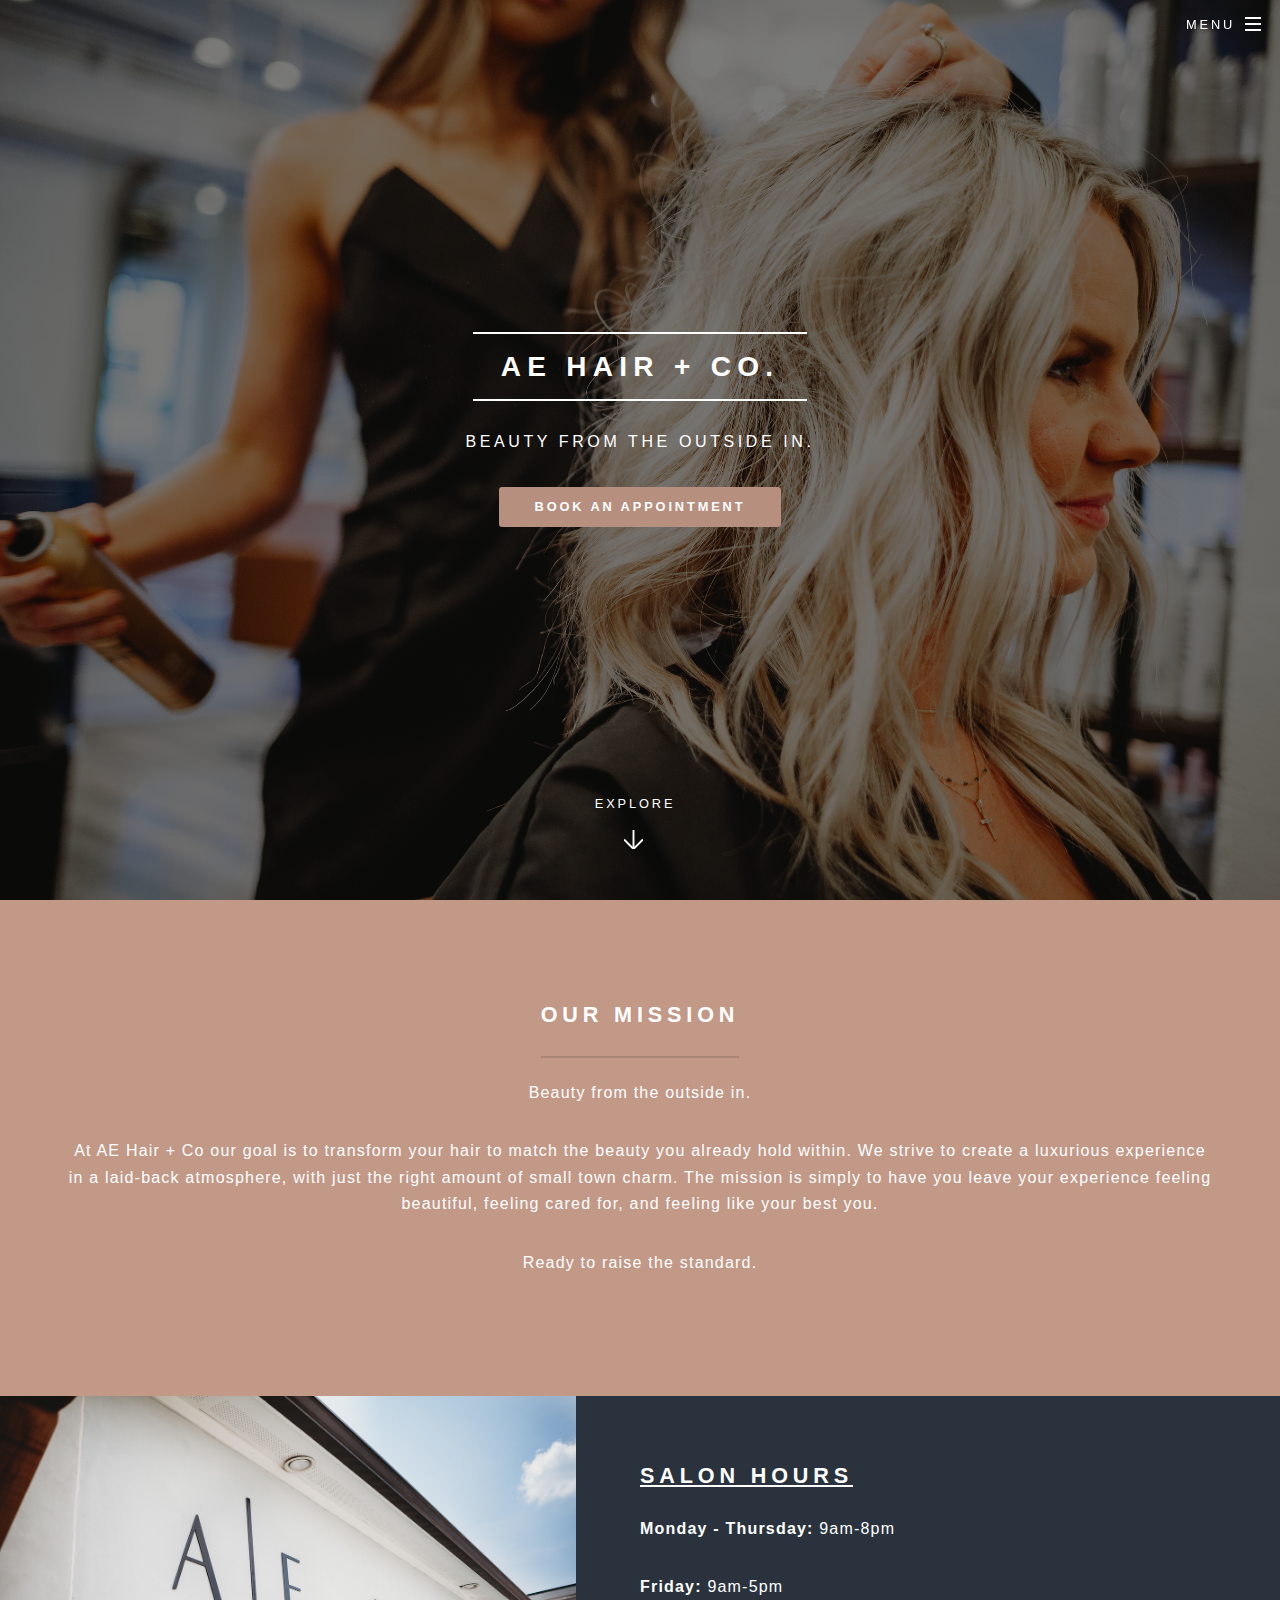
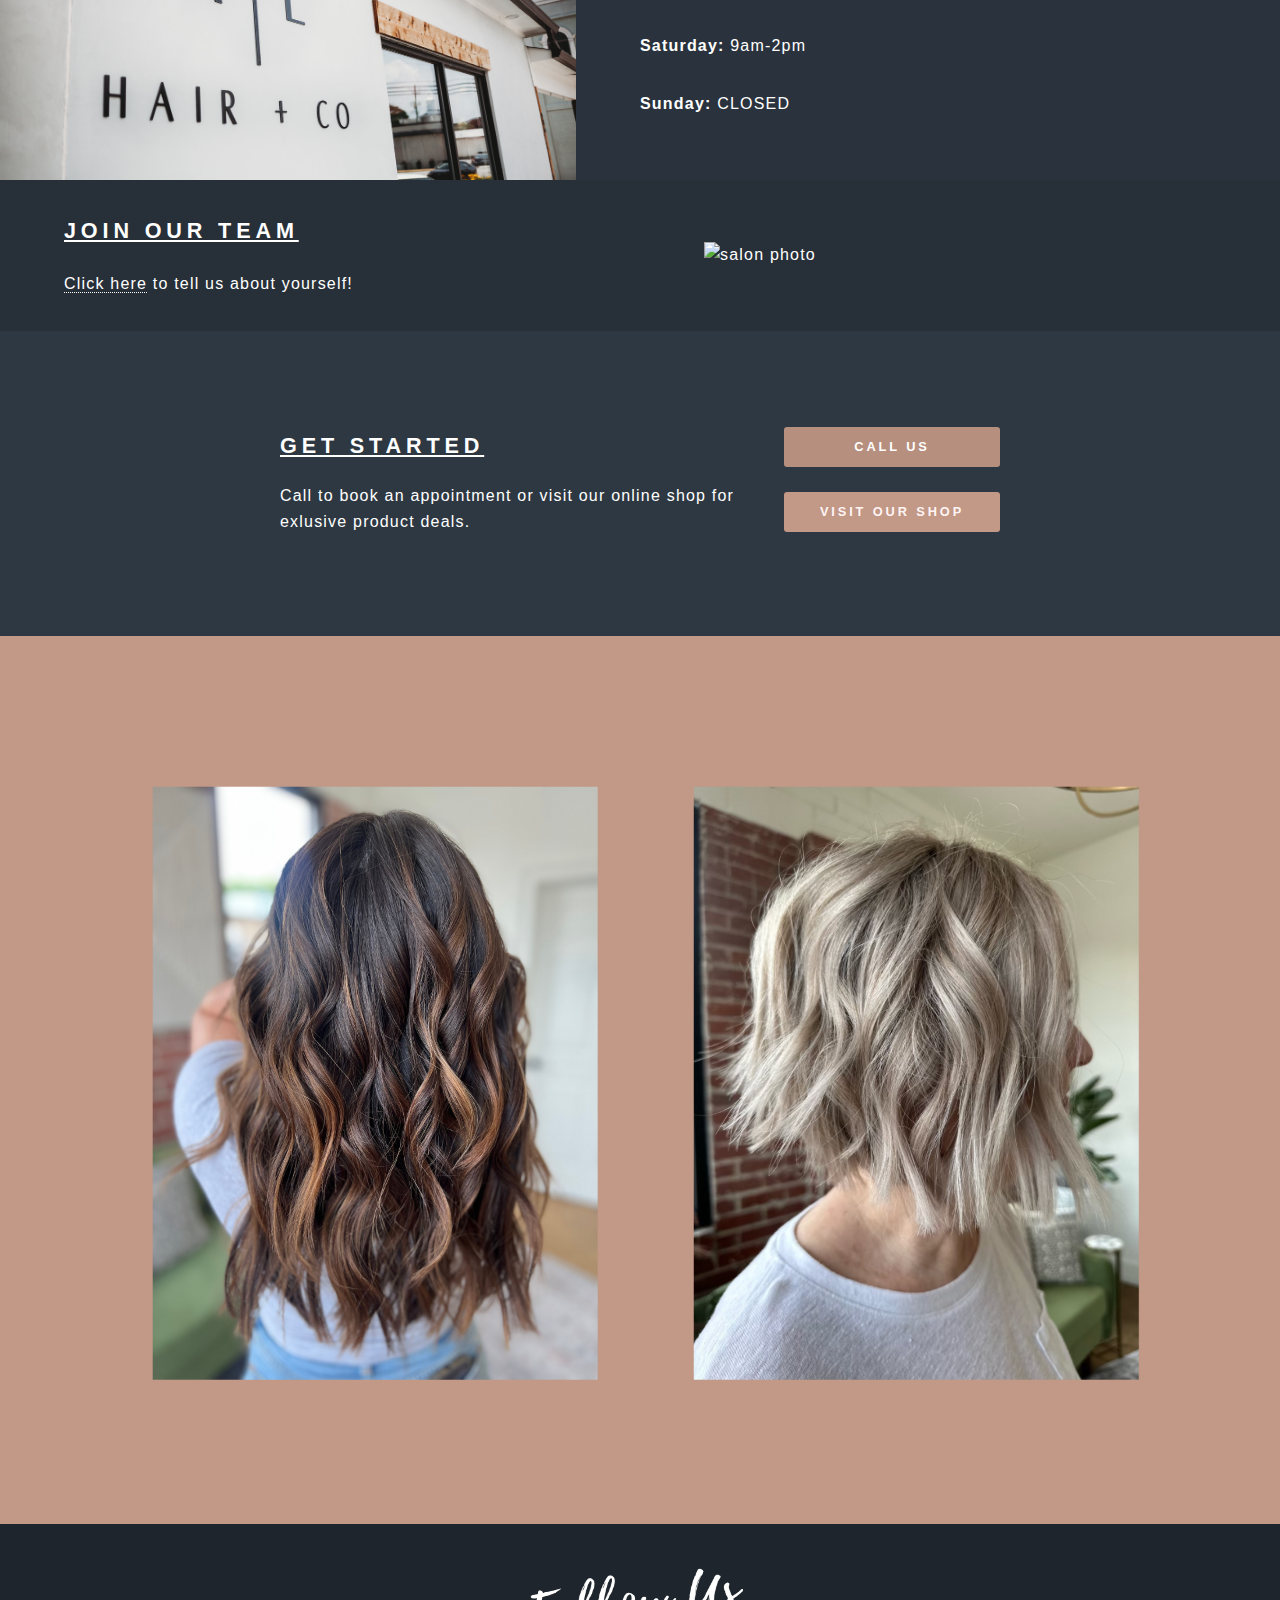
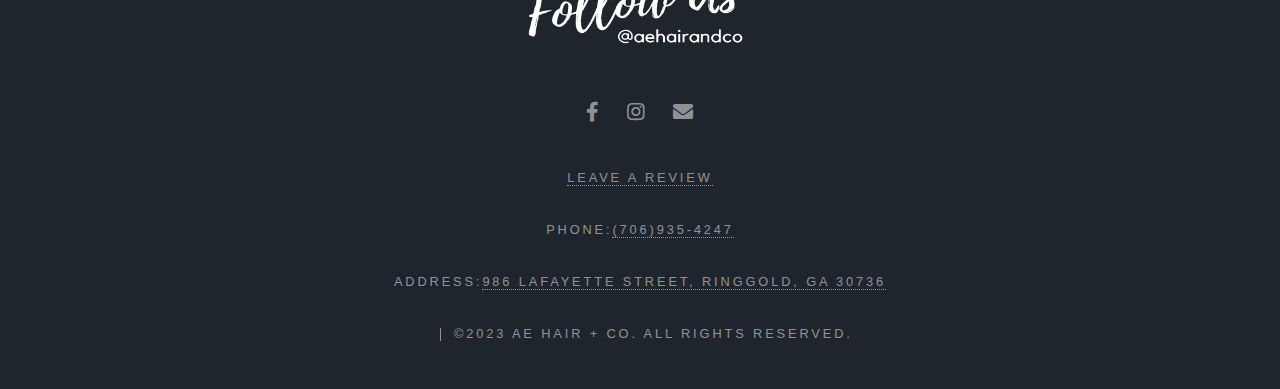
==== commit ab50f589: "updated tables" ====
--- a/index.html
+++ b/index.html
@@ -40,6 +40,7 @@
 											<li><a target="_blank" href="https://aehairandco.direct.salonservicegroup.com">Shop</a></li>
 											<li><a href="#two">Hours</a></li>
 											<li><a href="#one">Our Mission</a></li>
+											<li><a href="our-services.html">Our Services</a></li>
 											<li><a href="tel:706-935-4247">Book an Appointment</a></li>
 											<li><a href="mailto:aehairandco@gmail.com?subject=I'd like to join the team!&body=I'd like to join the AE team!%0A%0A1.) Name:%0A%0A2.) Email:%0A%0A3.) Tell us about your jouney as a stylist (in school, licensed, behind the chair).%0A%0A4.) What is your Instagram handle?%0A%0A5.) Is continuous education important to you?%0A%0A6.) What do you hope to bring/add to our AE team?">Join Our Team!</a></li>
 										</ul>
--- a/assets/css/main.css
+++ b/assets/css/main.css
@@ -2413,11 +2413,11 @@
 		-webkit-transition: background-color 0.2s ease-in-out, color 0.2s ease-in-out;
 		-ms-transition: background-color 0.2s ease-in-out, color 0.2s ease-in-out;
 		transition: background-color 0.2s ease-in-out, color 0.2s ease-in-out;
-		background-color: rgba(255, 255, 255, 0.65);
+		background-color: rgb(194, 152, 135);
 		border-radius: 3px;
 		border: 0;
-		box-shadow: inset 0 0 0 2px #fff;
-		color: #000000;
+		/* box-shadow: inset 0 0 0 2px #fff; */
+		color: #fff4f4;
 		cursor: pointer;
 		display: inline-block;
 		font-size: 0.8em;
@@ -2440,7 +2440,7 @@
 		input[type="button"]:hover,
 		button:hover,
 		.button:hover {
-			background-color: rgba(144, 144, 144, 0.25);
+			background-color: #ef5e4a;
 		}
 
 		input[type="submit"]:active,
@@ -3902,7 +3902,7 @@
 	background-image: -webkit-linear-gradient(top, rgba(0,0,0,0.5), rgba(0,0,0,0.5)), url("../../images/our-services.jpg");
 	background-image: -ms-linear-gradient(top, rgba(0,0,0,0.5), rgba(0,0,0,0.5)), url("../../images/our-services.jpg");
 	background-image: linear-gradient(top, rgba(0,0,0,0.5), rgba(0,0,0,0.5)), url("../../images/our-services.jpg");
-	background-attachment: fixed;
+	/* background-attachment: fixed; */
 	background-position: center center;
 	background-repeat: no-repeat;
 	background-size: cover;
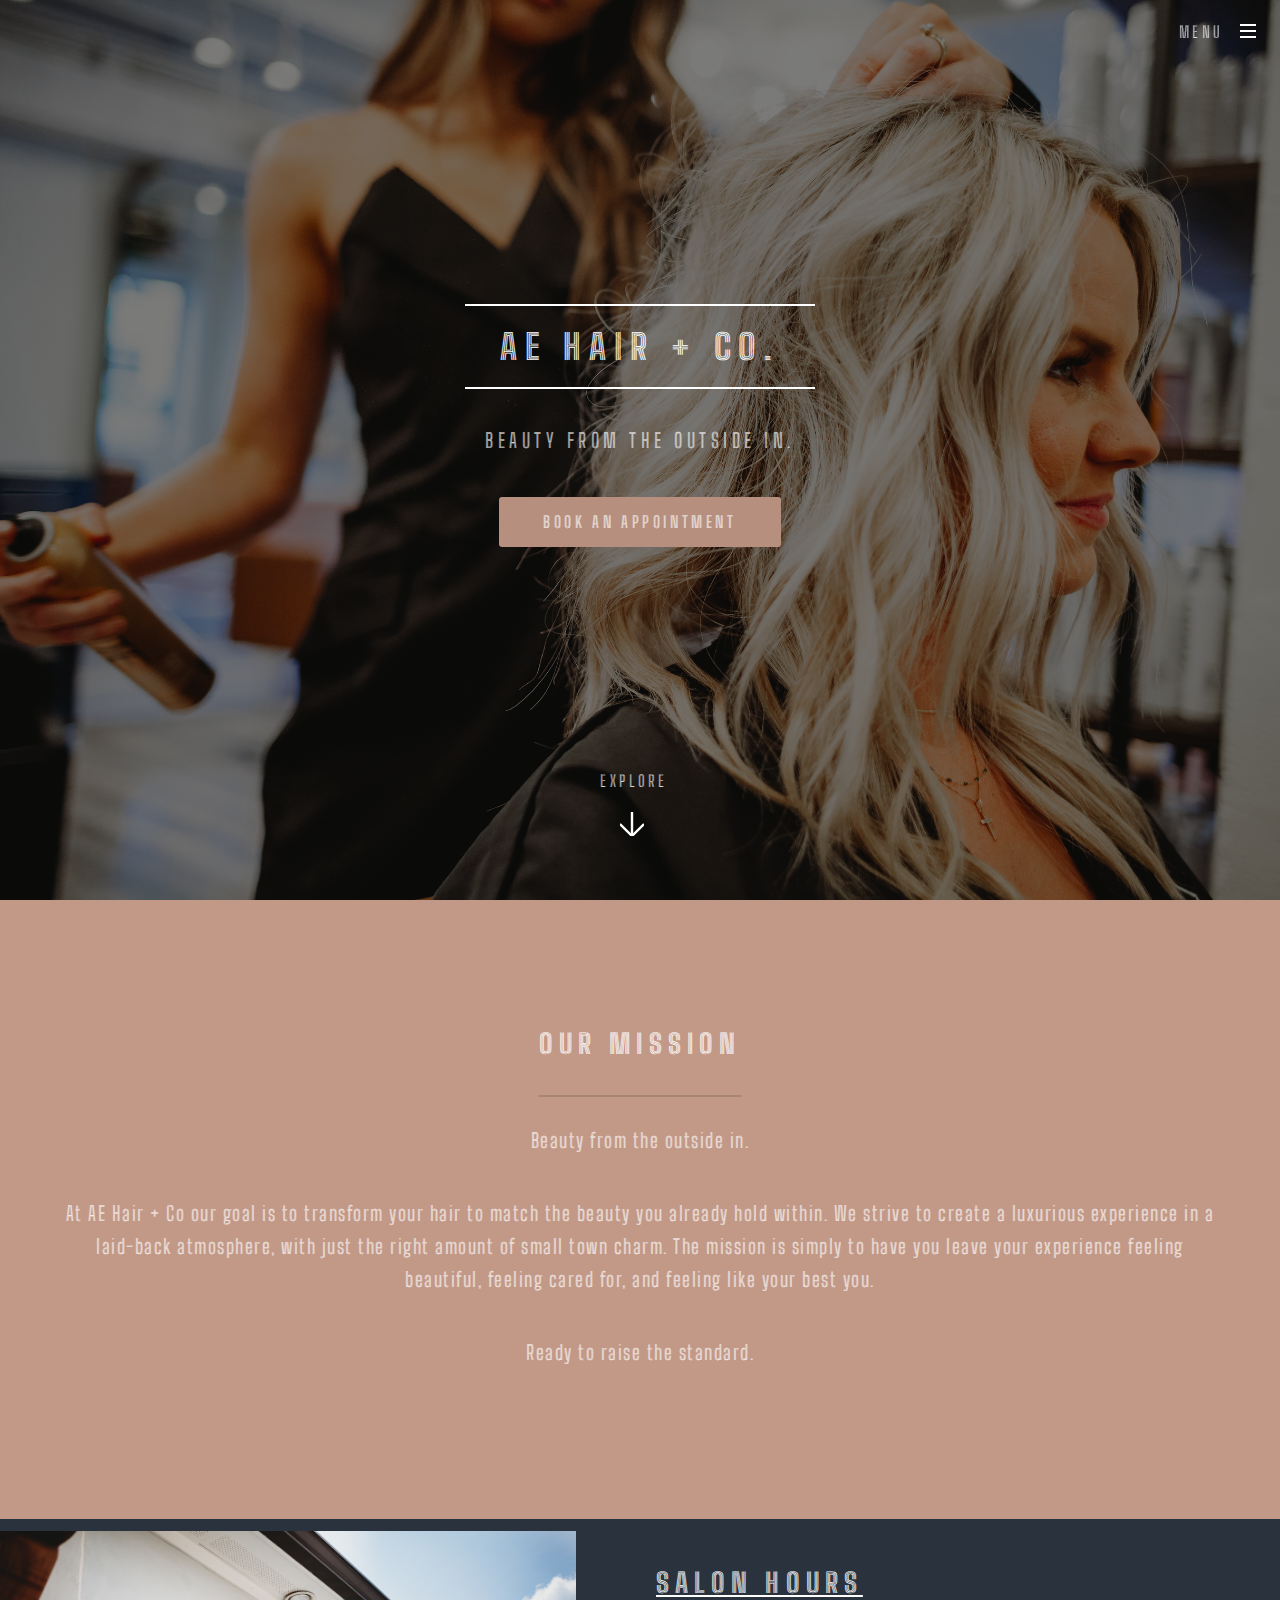
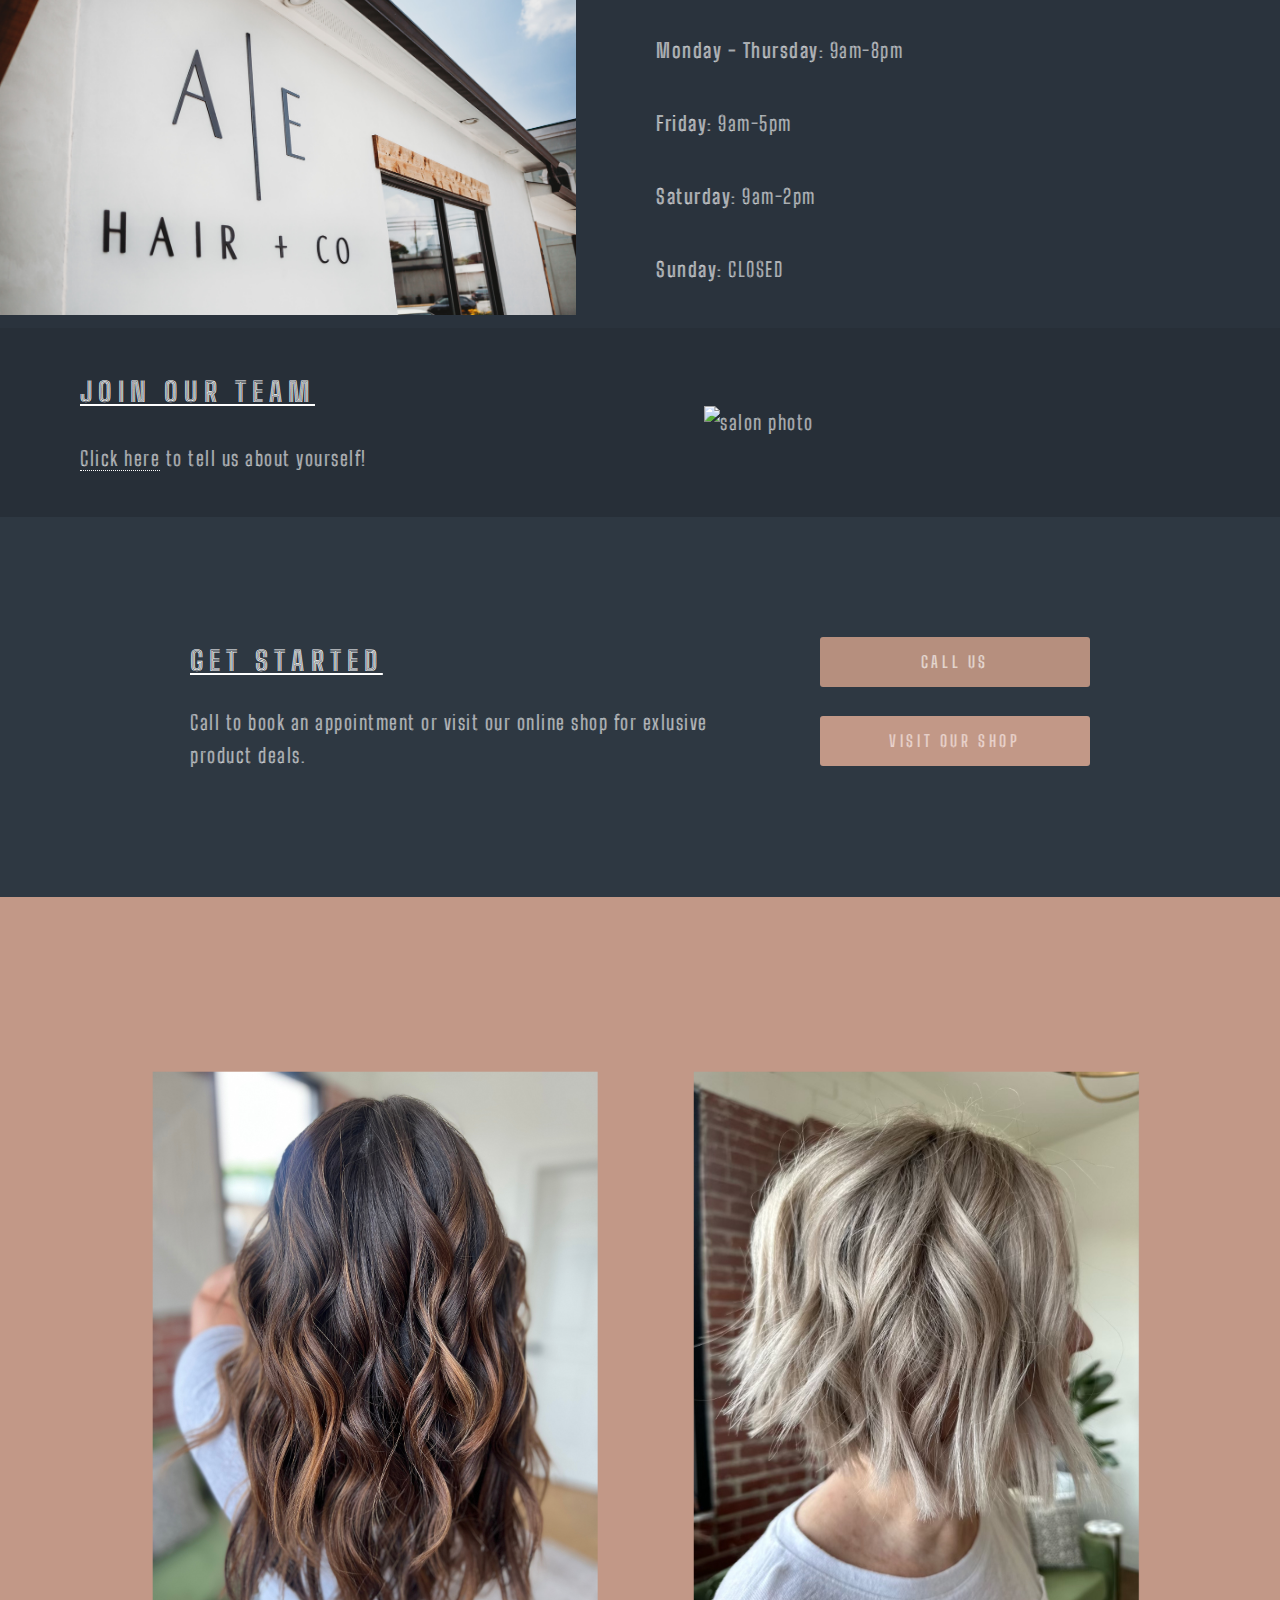
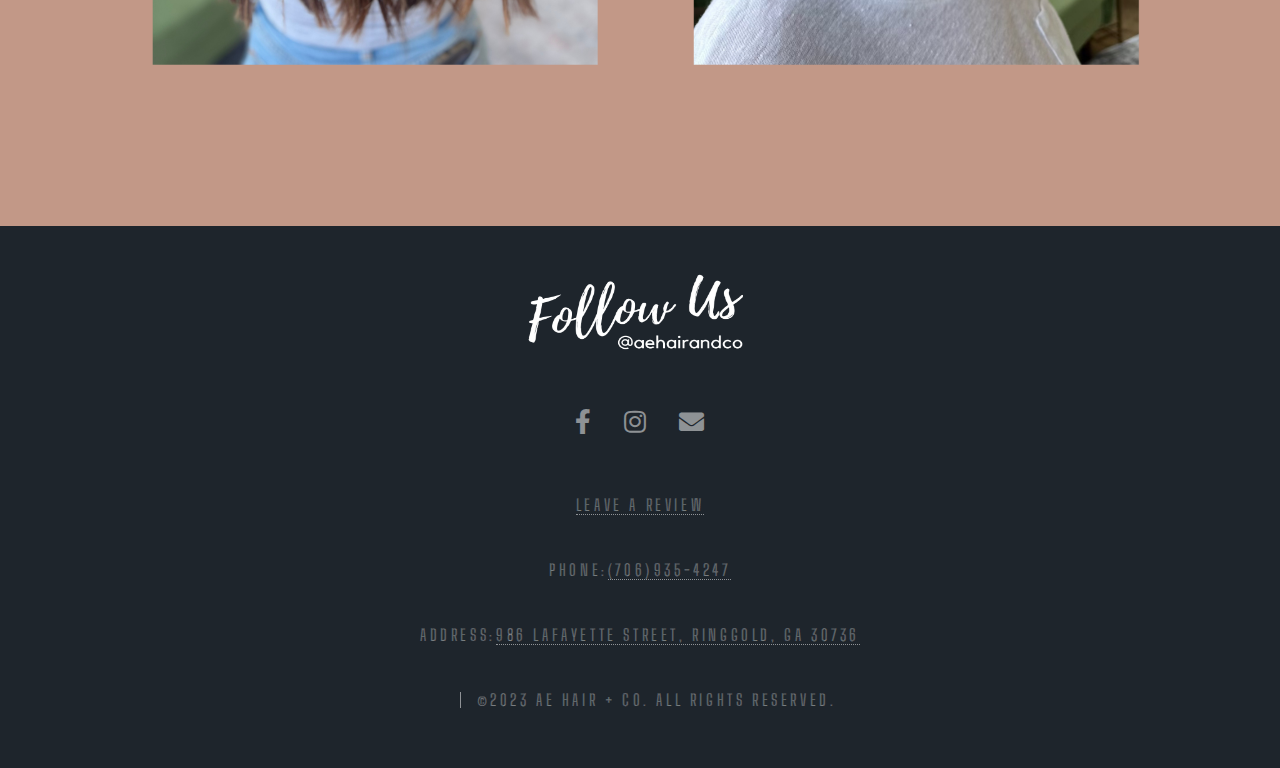
==== commit de96fef5: "updated font on main page" ====
--- a/index.html
+++ b/index.html
@@ -4,6 +4,11 @@
 -->
 <html lang="en">
 	<head>
+		<!-- Big Shoulders Font -->
+		<link rel="preconnect" href="https://fonts.googleapis.com">
+		<link rel="preconnect" href="https://fonts.gstatic.com" crossorigin>
+		<link href="https://fonts.googleapis.com/css2?family=Big+Shoulders+Inline+Text:wght@200&display=swap" rel="stylesheet">
+		<!-- end Big Shoulders font		 -->
 		<!-- Google tag (gtag.js) -->
 		<script async src="https://www.googletagmanager.com/gtag/js?id=G-RC5B6HDPSQ"></script>
 		<script>
@@ -107,7 +112,7 @@
 
 
 				<!-- CTA -->
-					<section id="cta" class="wrapper style4">
+					<section id="cta" class="wrapper style6 owner">
 						<div class="inner">
 							<header>
 								<h2><u>Get Started</u></h2>
--- a/assets/css/main.css
+++ b/assets/css/main.css
@@ -7,6 +7,7 @@
 	html5up.net | @ajlkn
 	Free for personal and commercial use under the CCA 3.0 license (html5up.net/license)
 */
+
 
 html, body, div, span, applet, object,
 iframe, h1, h2, h3, h4, h5, h6, p, blockquote,
@@ -101,10 +102,10 @@
 			-ms-transition: none !important;
 			transition: none !important;
 		}
-
+/* Font */
 	body, input, select, textarea {
 		color: #fff;
-		font-family: "Open Sans", Helvetica, sans-serif;
+		font-family: 'Big Shoulders Inline Text', "Open Sans", Helvetica, sans-serif;
 		font-size: 15pt;
 		font-weight: 400;
 		letter-spacing: 0.075em;
@@ -114,7 +115,7 @@
 		@media screen and (max-width: 1680px) {
 
 			body, input, select, textarea {
-				font-size: 13pt;
+				font-size: 16pt;
 			}
 
 		}
@@ -122,7 +123,7 @@
 		@media screen and (max-width: 1280px) {
 
 			body, input, select, textarea {
-				font-size: 12pt;
+				font-size: 15pt;
 			}
 
 		}
@@ -130,7 +131,7 @@
 		@media screen and (max-width: 736px) {
 
 			body, input, select, textarea {
-				font-size: 11pt;
+				font-size: 14pt;
 				letter-spacing: 0.0375em;
 			}
 
@@ -2340,6 +2341,8 @@
 	table {
 		margin: 0 0 2em 0;
 		width: 100%;
+		font-family: 'Big Shoulders Inline Text', cursive; 
+		font-size: 150%;
 	}
 
 		table tbody tr {
@@ -2349,7 +2352,7 @@
 		}
 
 			table tbody tr:nth-child(2n + 1) {
-				background-color: rgba(144, 144, 144, 0.25);
+				background-color: rgb(194, 152, 135)
 			}
 
 		table td {
@@ -3145,7 +3148,7 @@
 
 		.wrapper.style5 {
 			background-color: #ffffff;
-			color: #4E4852;
+			color: #4E4852;			
 		}
 
 			.wrapper.style5 strong, .wrapper.style5 b {
@@ -4079,6 +4082,17 @@
 		background-size: cover;
 	}
 
+	/* new get started photo */
+	body.is-mobile.landing .wrapper.style6.owner {
+		background-image: -moz-linear-gradient(top, rgba(0,0,0,0.5), rgba(0,0,0,0.5)), url("../../images/amy-emily.jpg");
+		background-image: -webkit-linear-gradient(top, rgba(0,0,0,0.5), rgba(0,0,0,0.5)), url("../../images/amy-emily.jpg");
+		background-image: -ms-linear-gradient(top, rgba(0,0,0,0.5), rgba(0,0,0,0.5)), url("../../images/amy-emily.jpg");
+		background-image: linear-gradient(top, rgba(0,0,0,0.5), rgba(0,0,0,0.5)), url("../../images/amy-emily.jpg");
+		background-position: center center;
+		background-repeat: no-repeat;
+		background-size: cover;
+	}
+
 	body.is-mobile.landing #footer {
 		background-color: #1d242a;
 	}
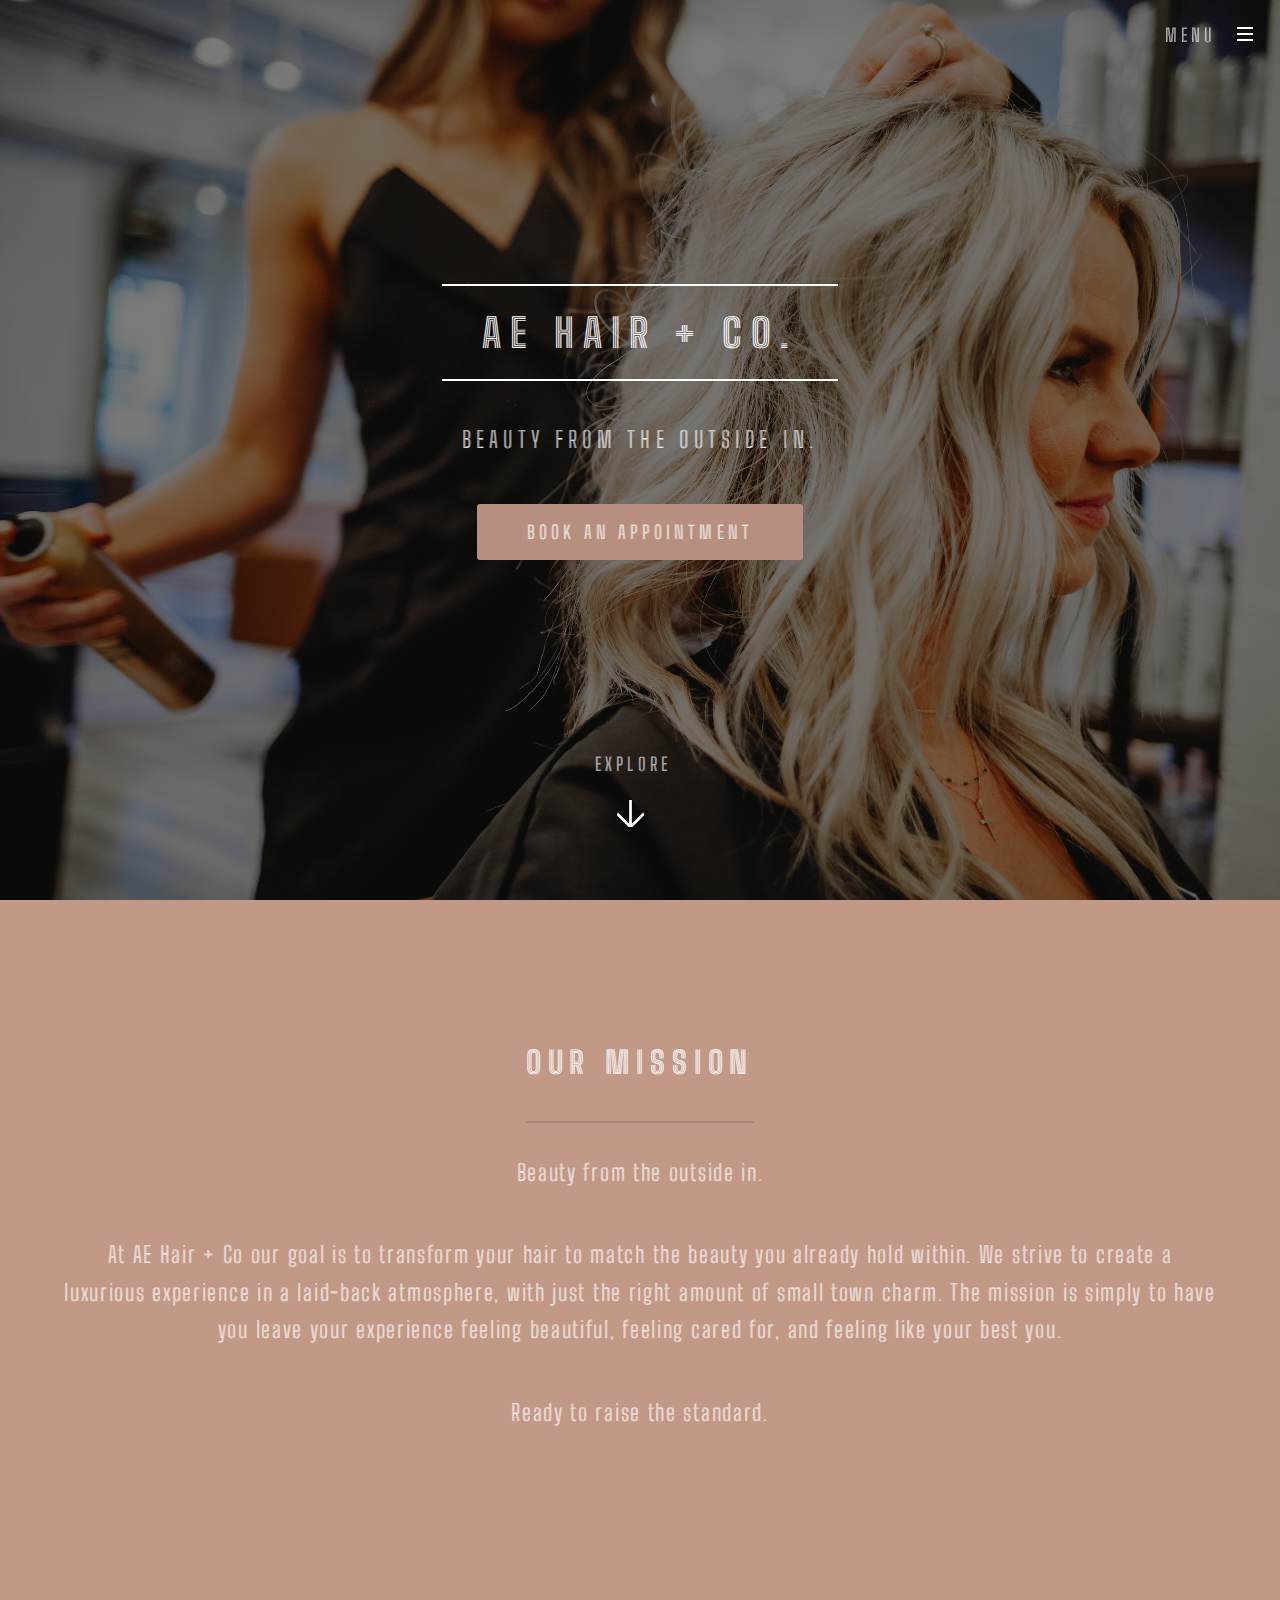
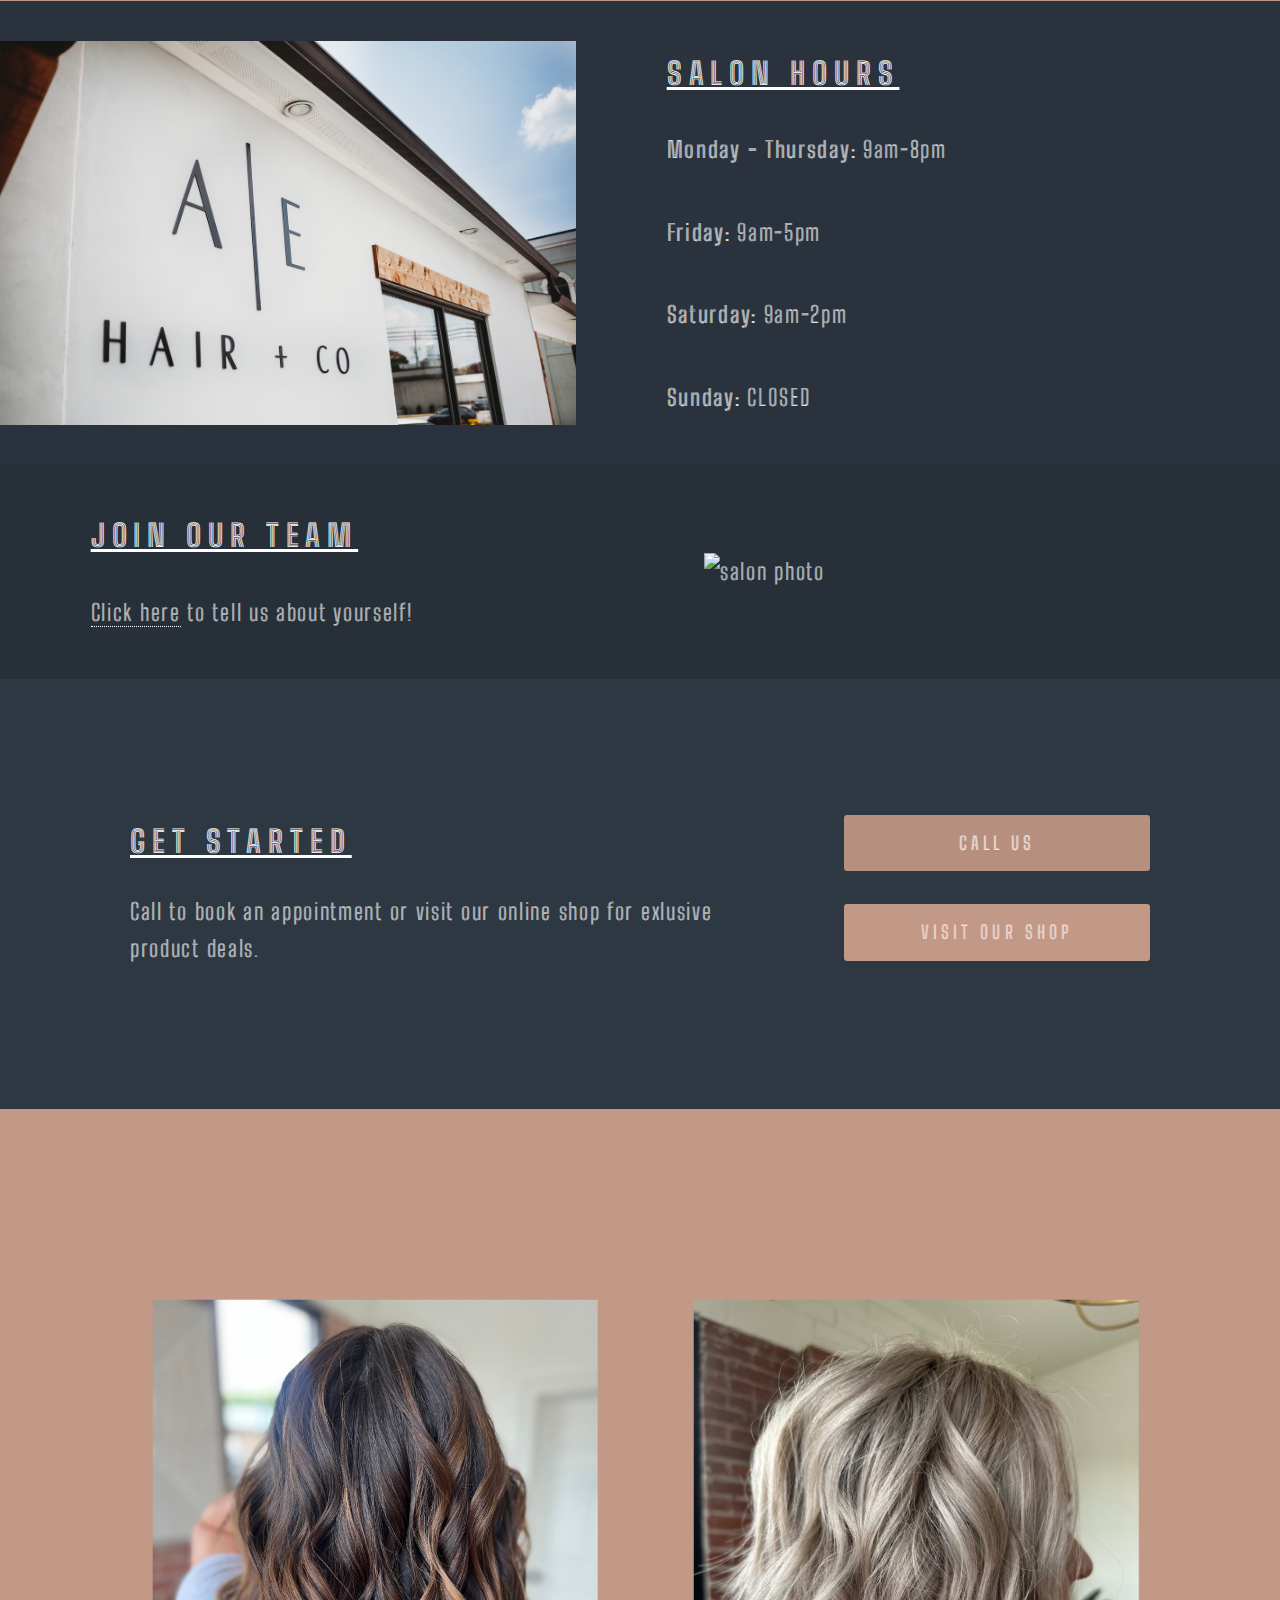
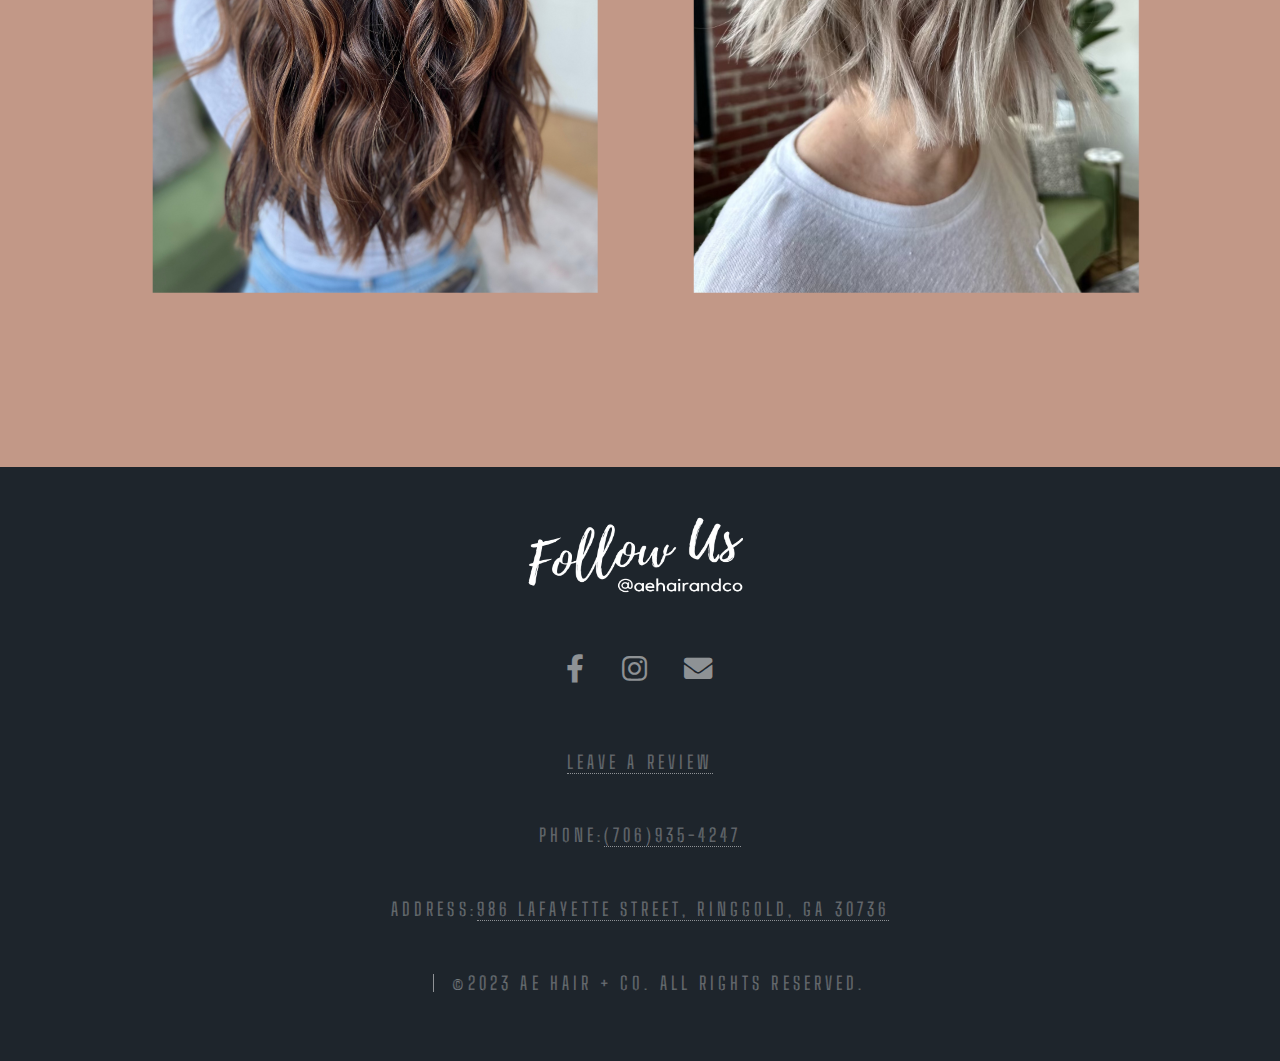
==== commit 29fb678e: "update font to regular 400" ====
--- a/index.html
+++ b/index.html
@@ -7,7 +7,7 @@
 		<!-- Big Shoulders Font -->
 		<link rel="preconnect" href="https://fonts.googleapis.com">
 		<link rel="preconnect" href="https://fonts.gstatic.com" crossorigin>
-		<link href="https://fonts.googleapis.com/css2?family=Big+Shoulders+Inline+Text:wght@200&display=swap" rel="stylesheet">
+		<link href="https://fonts.googleapis.com/css2?family=Big+Shoulders+Inline+Text&display=swap" rel="stylesheet">
 		<!-- end Big Shoulders font		 -->
 		<!-- Google tag (gtag.js) -->
 		<script async src="https://www.googletagmanager.com/gtag/js?id=G-RC5B6HDPSQ"></script>
--- a/assets/css/main.css
+++ b/assets/css/main.css
@@ -115,23 +115,23 @@
 		@media screen and (max-width: 1680px) {
 
 			body, input, select, textarea {
+				font-size: 18pt;
+			}
+
+		}
+
+		@media screen and (max-width: 1280px) {
+
+			body, input, select, textarea {
+				font-size: 17pt;
+			}
+
+		}
+
+		@media screen and (max-width: 736px) {
+
+			body, input, select, textarea {
 				font-size: 16pt;
-			}
-
-		}
-
-		@media screen and (max-width: 1280px) {
-
-			body, input, select, textarea {
-				font-size: 15pt;
-			}
-
-		}
-
-		@media screen and (max-width: 736px) {
-
-			body, input, select, textarea {
-				font-size: 14pt;
 				letter-spacing: 0.0375em;
 			}
 
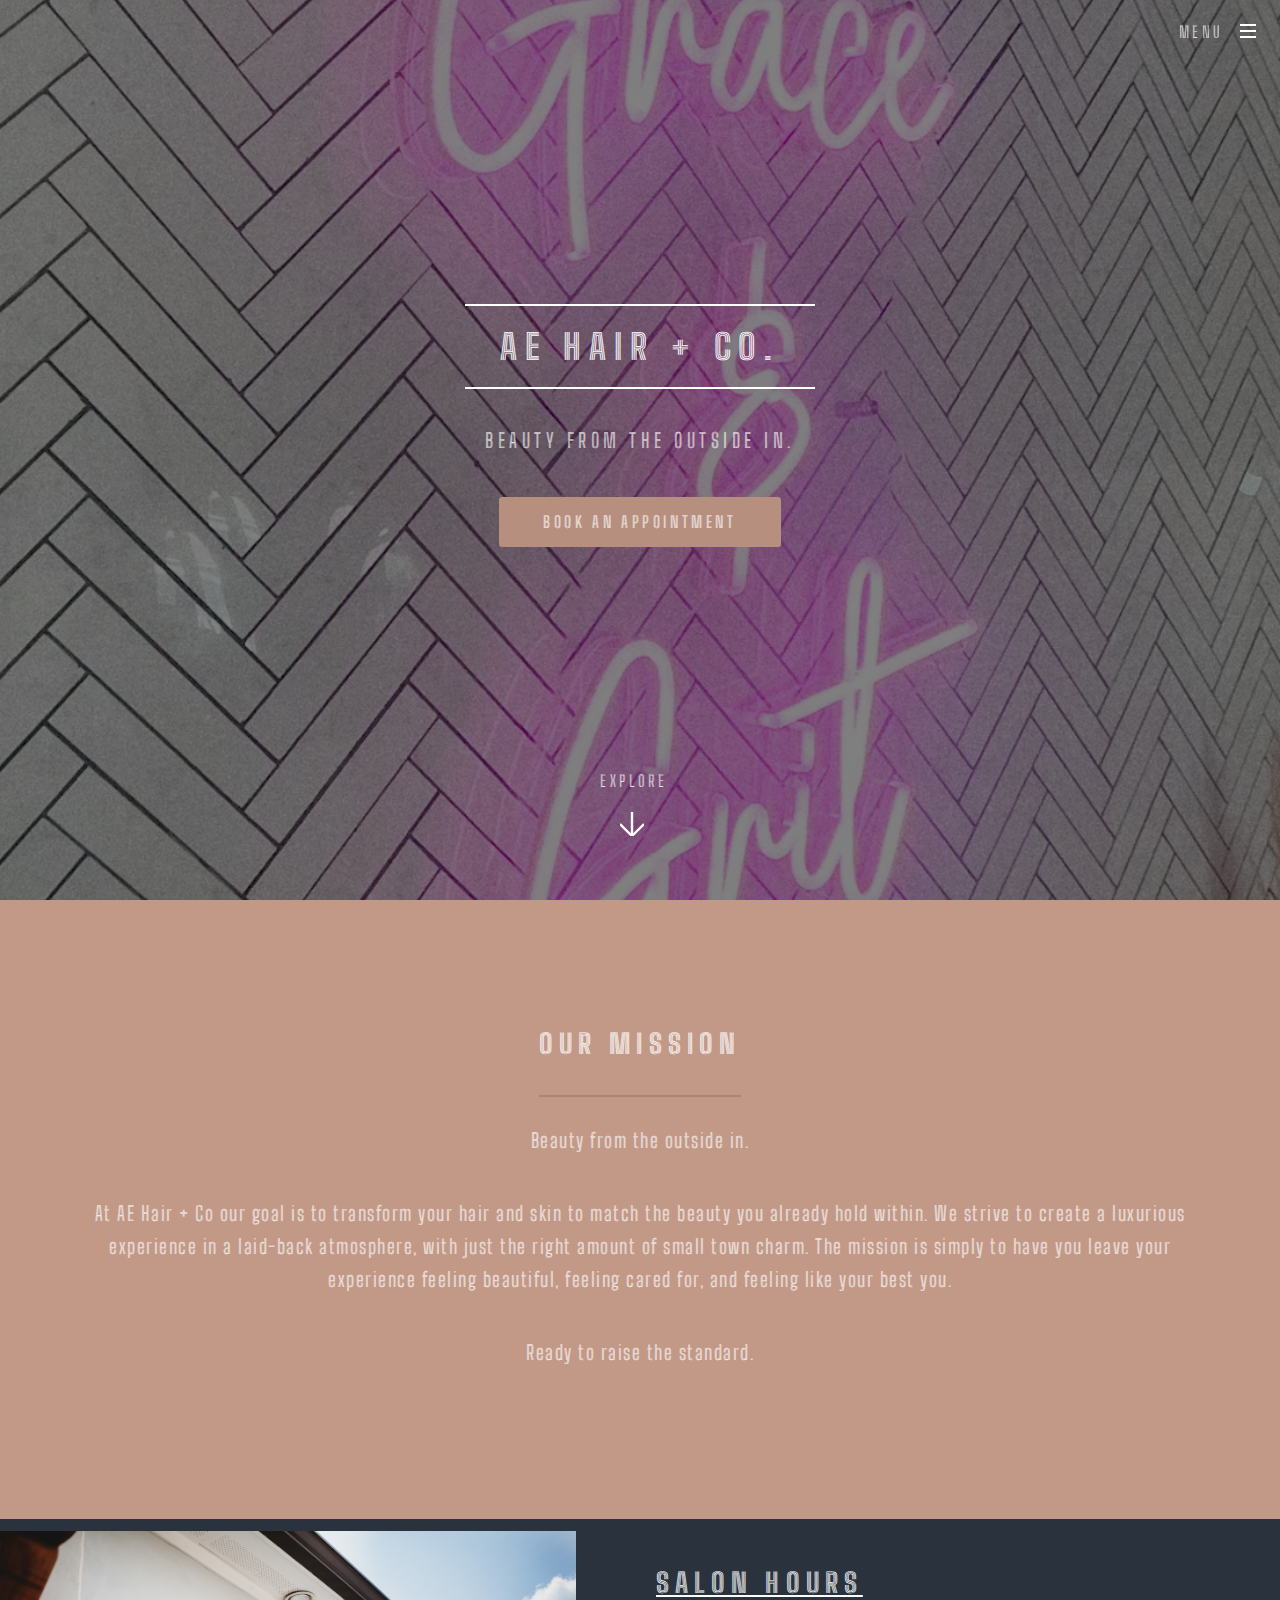
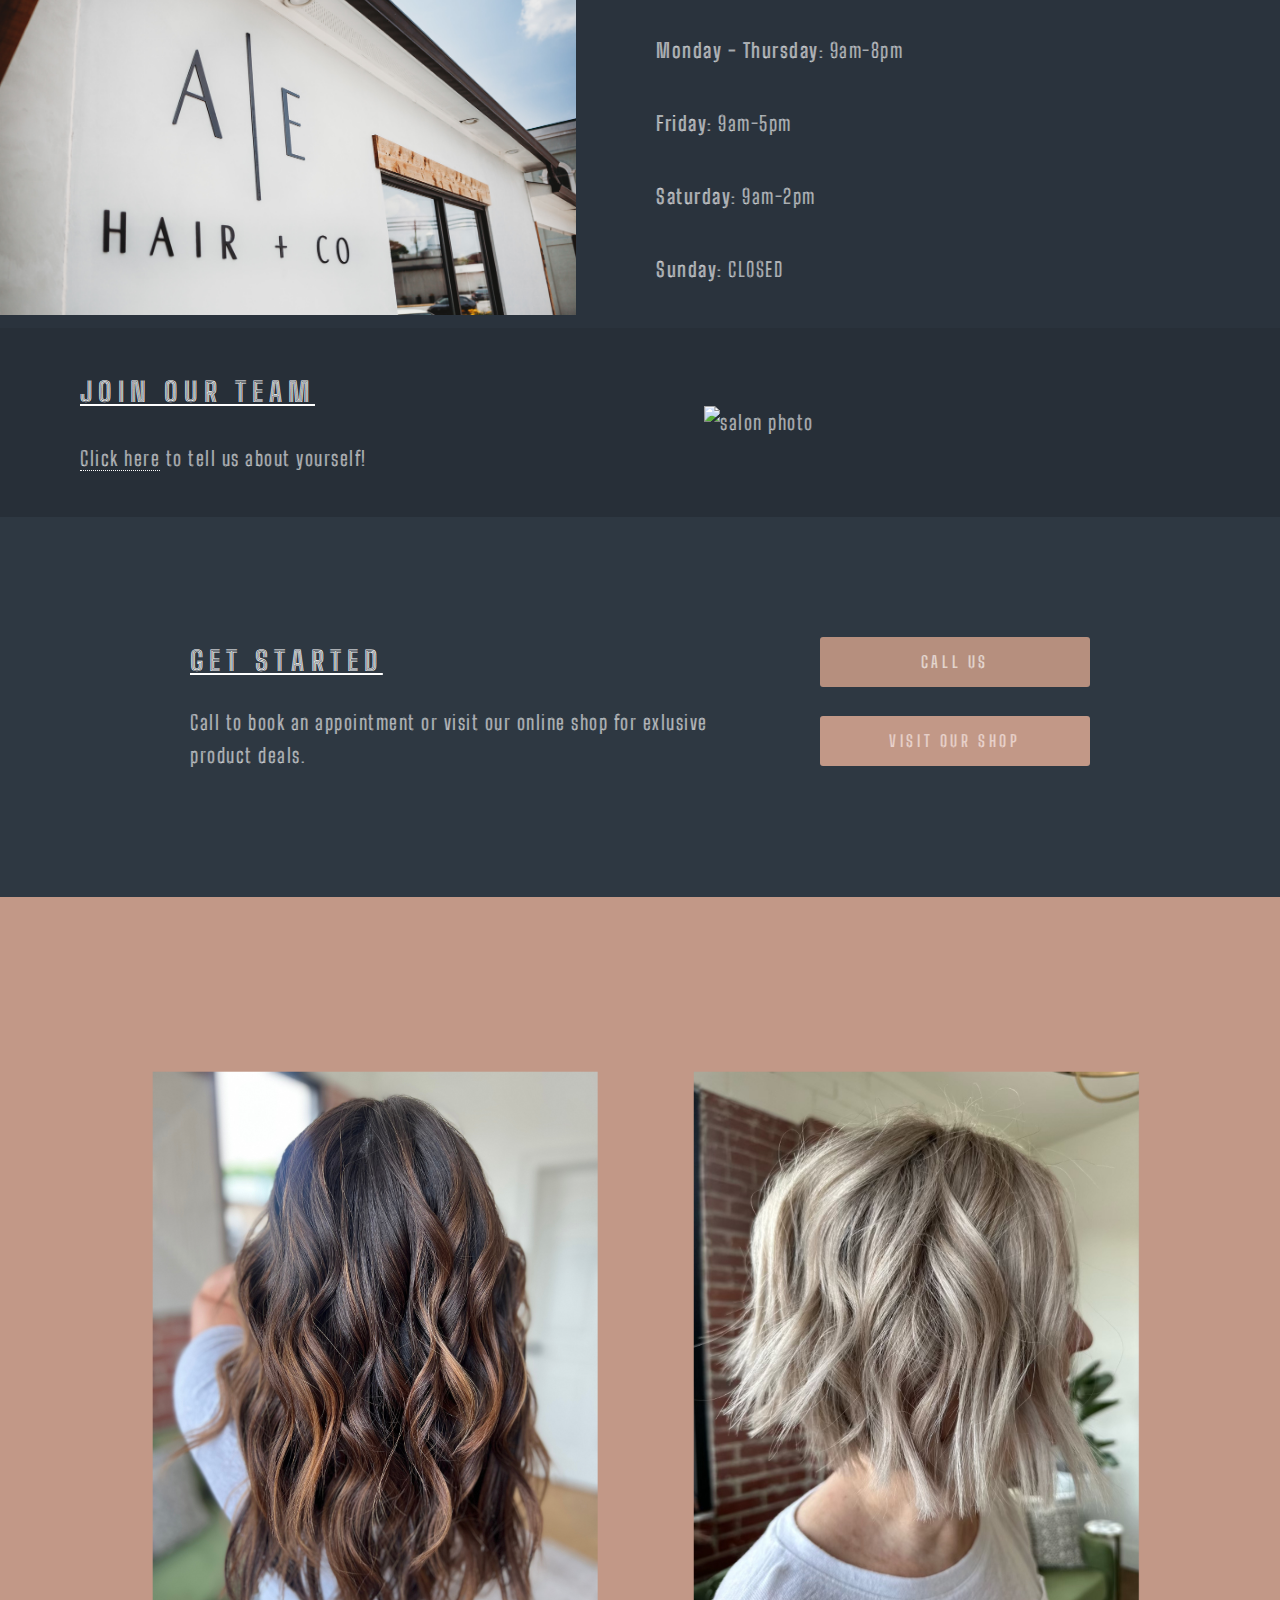
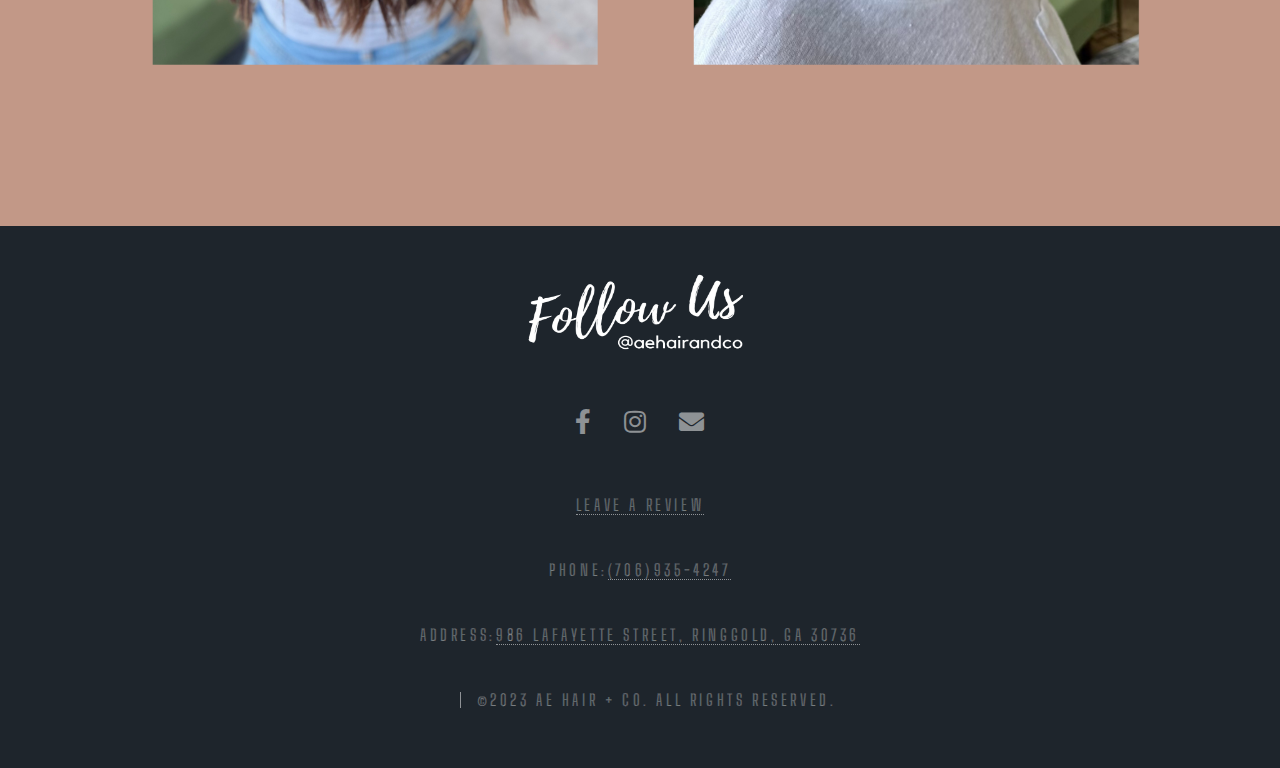
==== commit bb7d1015: "Updated pricing increase and mission statement verbiage" ====
--- a/index.html
+++ b/index.html
@@ -73,7 +73,7 @@
 							<header class="major">
 								<h2>Our Mission</h2>
 								<p>Beauty from the outside in.</p>
-								<p>At AE Hair + Co our goal is to transform your hair to match the beauty you already hold within. We strive to create a luxurious experience in a laid-back atmosphere, with just the right amount of small town charm. The mission is simply to have you leave your experience feeling beautiful, feeling cared for, and feeling like your best you.</p>
+								<p>At AE Hair + Co our goal is to transform your hair and skin to match the beauty you already hold within. We strive to create a luxurious experience in a laid-back atmosphere, with just the right amount of small town charm. The mission is simply to have you leave your experience feeling beautiful, feeling cared for, and feeling like your best you.</p>
 							<p>Ready to raise the standard.</p>
 							</header>
 					</section>
--- a/assets/css/main.css
+++ b/assets/css/main.css
@@ -115,7 +115,7 @@
 		@media screen and (max-width: 1680px) {
 
 			body, input, select, textarea {
-				font-size: 18pt;
+				font-size: 16pt;
 			}
 
 		}
@@ -123,7 +123,7 @@
 		@media screen and (max-width: 1280px) {
 
 			body, input, select, textarea {
-				font-size: 17pt;
+				font-size: 15pt;
 			}
 
 		}
@@ -131,7 +131,7 @@
 		@media screen and (max-width: 736px) {
 
 			body, input, select, textarea {
-				font-size: 16pt;
+				font-size: 14pt;
 				letter-spacing: 0.0375em;
 			}
 
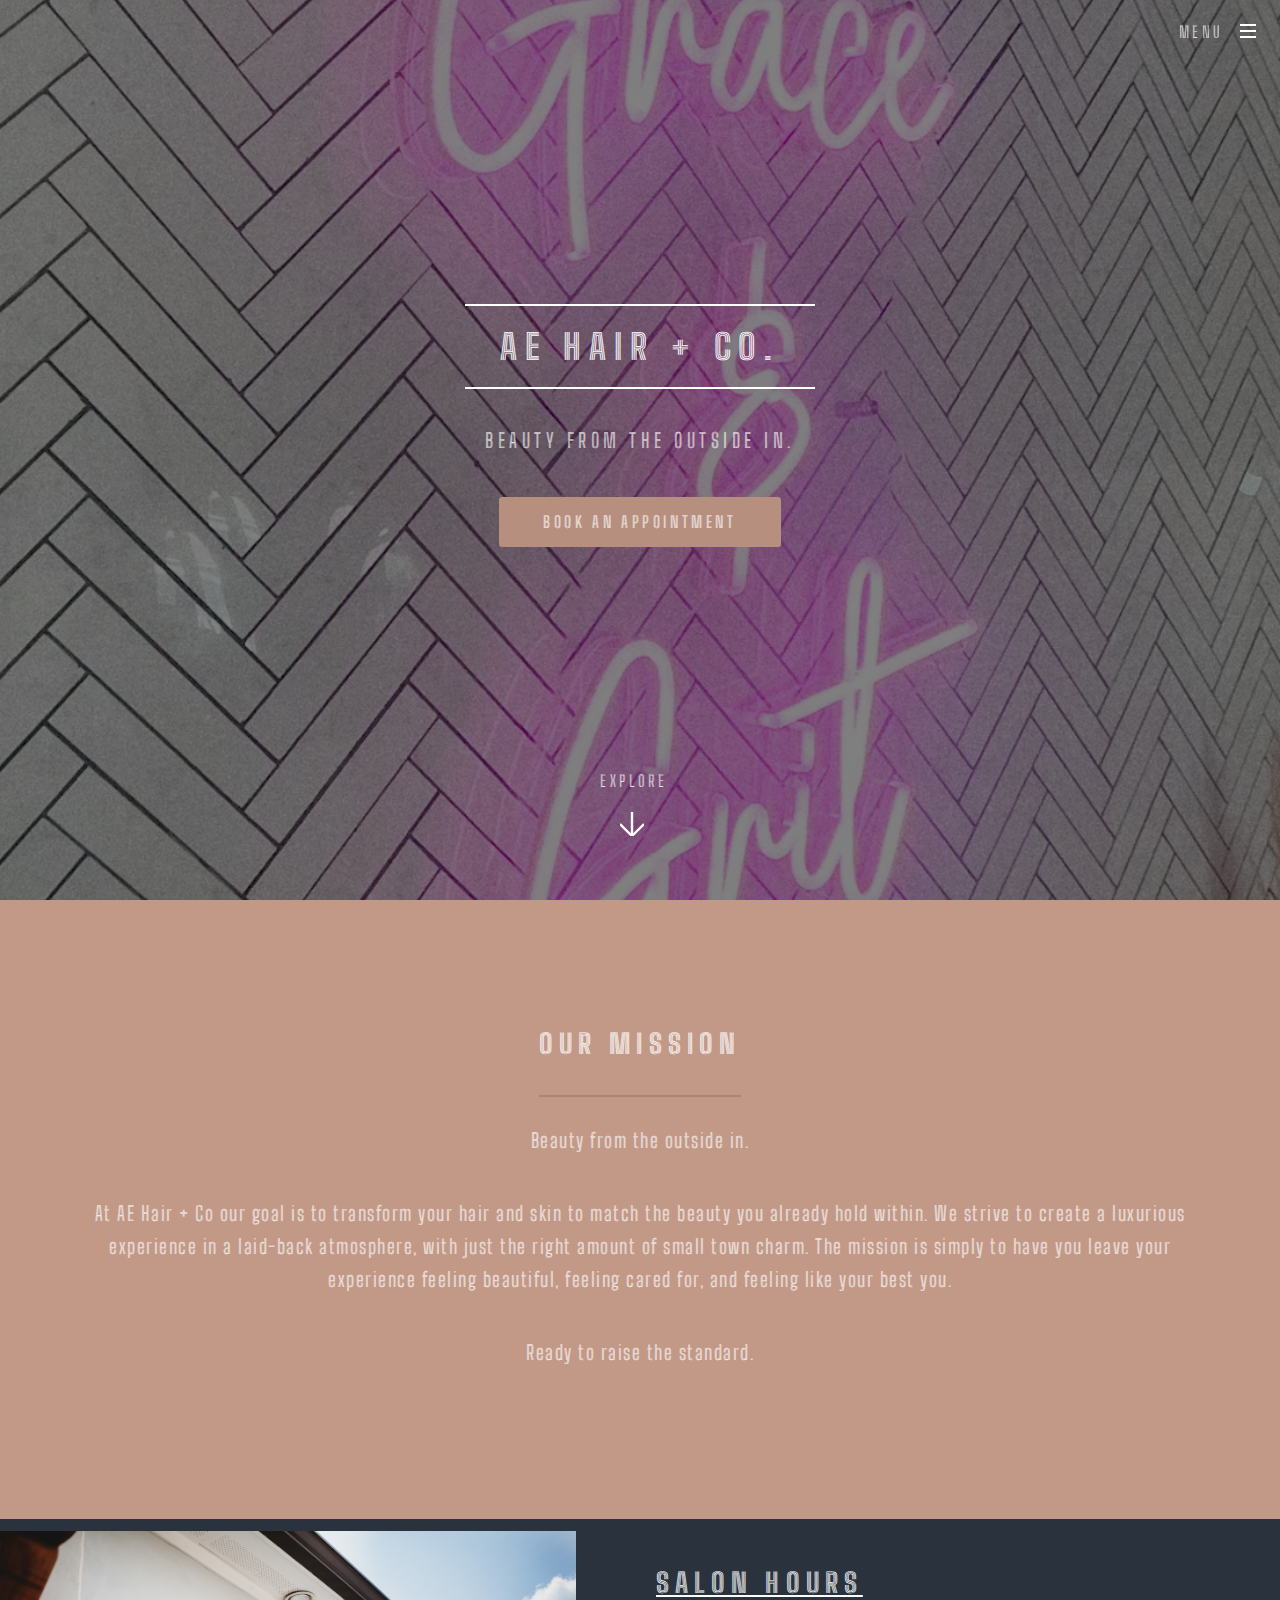
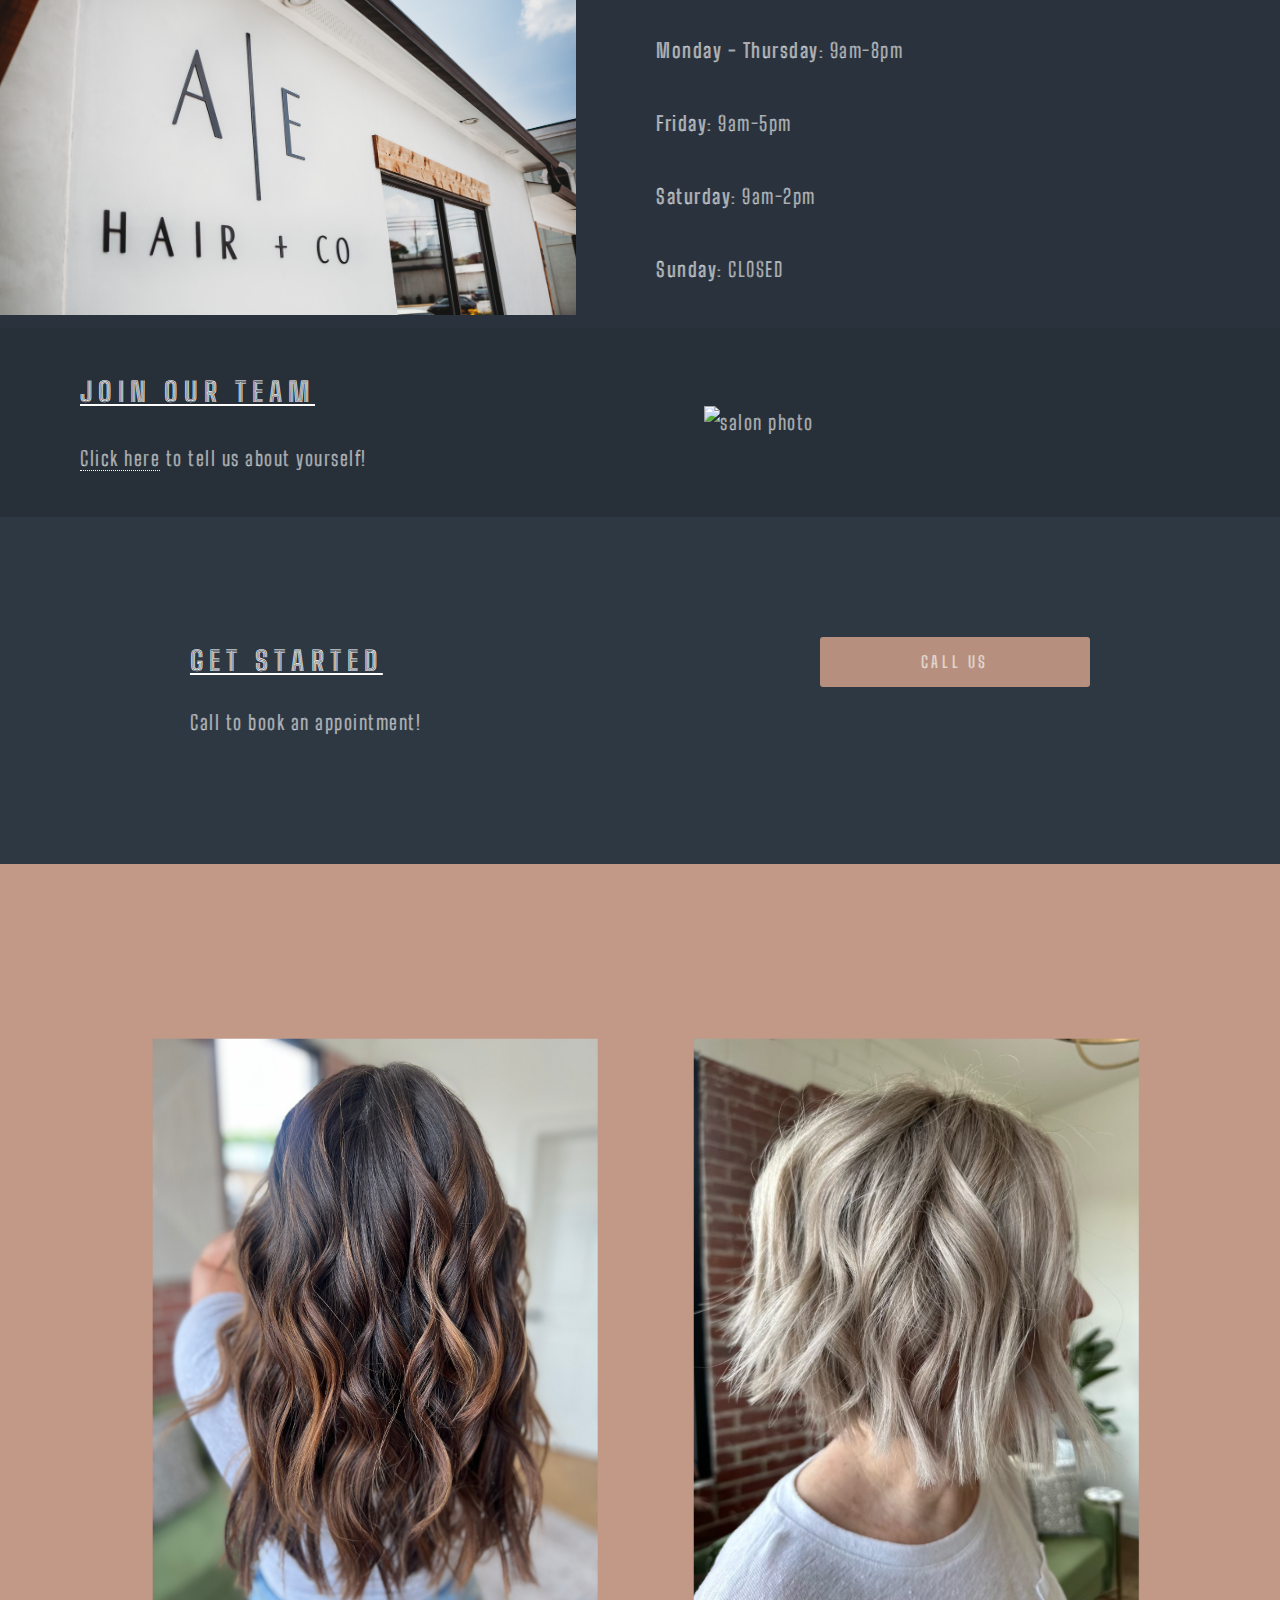
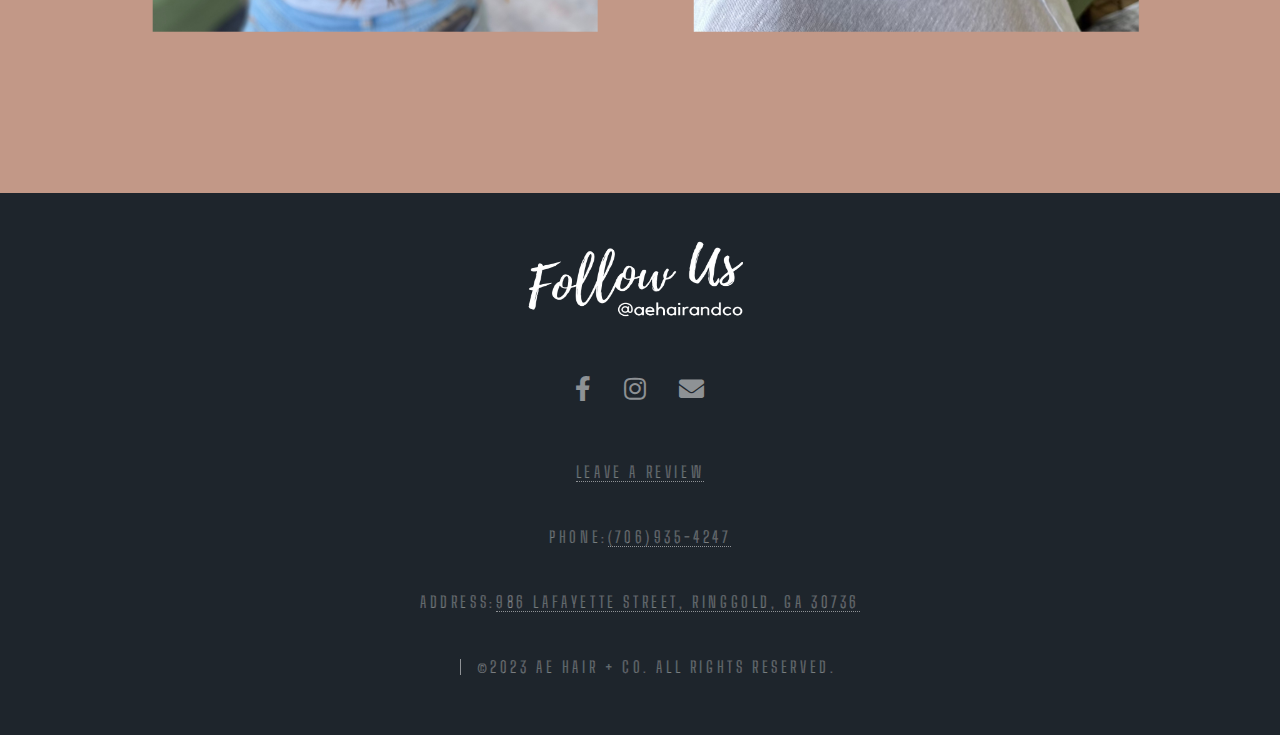
==== commit b89f691d: "remove shop from index.html" ====
--- a/index.html
+++ b/index.html
@@ -42,7 +42,7 @@
 									<div id="menu">
 										<ul>
 											<li><a href="index.html">Home</a></li>
-											<li><a target="_blank" href="https://aehairandco.direct.salonservicegroup.com">Shop</a></li>
+											<!-- <li><a target="_blank" href="https://aehairandco.direct.salonservicegroup.com">Shop</a></li> -->
 											<li><a href="#two">Hours</a></li>
 											<li><a href="#one">Our Mission</a></li>
 											<li><a href="our-services.html">Our Services</a></li>
@@ -116,11 +116,11 @@
 						<div class="inner">
 							<header>
 								<h2><u>Get Started</u></h2>
-								<p>Call to book an appointment or visit our online shop for exlusive product deals.</p>
+								<p>Call to book an appointment!</p>
 							</header>
 							<ul class="actions stacked">
-								<li><a href="#" class="button fit primary">call us</a></li>
-								<li><a target="_blank" href="https://aehairandco.direct.salonservicegroup.com" class="button fit">Visit our shop</a></li>
+								<li><a href="tel:706-935-4247" class="button fit primary">call us</a></li>
+								<!-- <li><a target="_blank" href="https://aehairandco.direct.salonservicegroup.com" class="button fit">Visit our shop</a></li> -->
 							</ul>
 						</div>
 					</section>
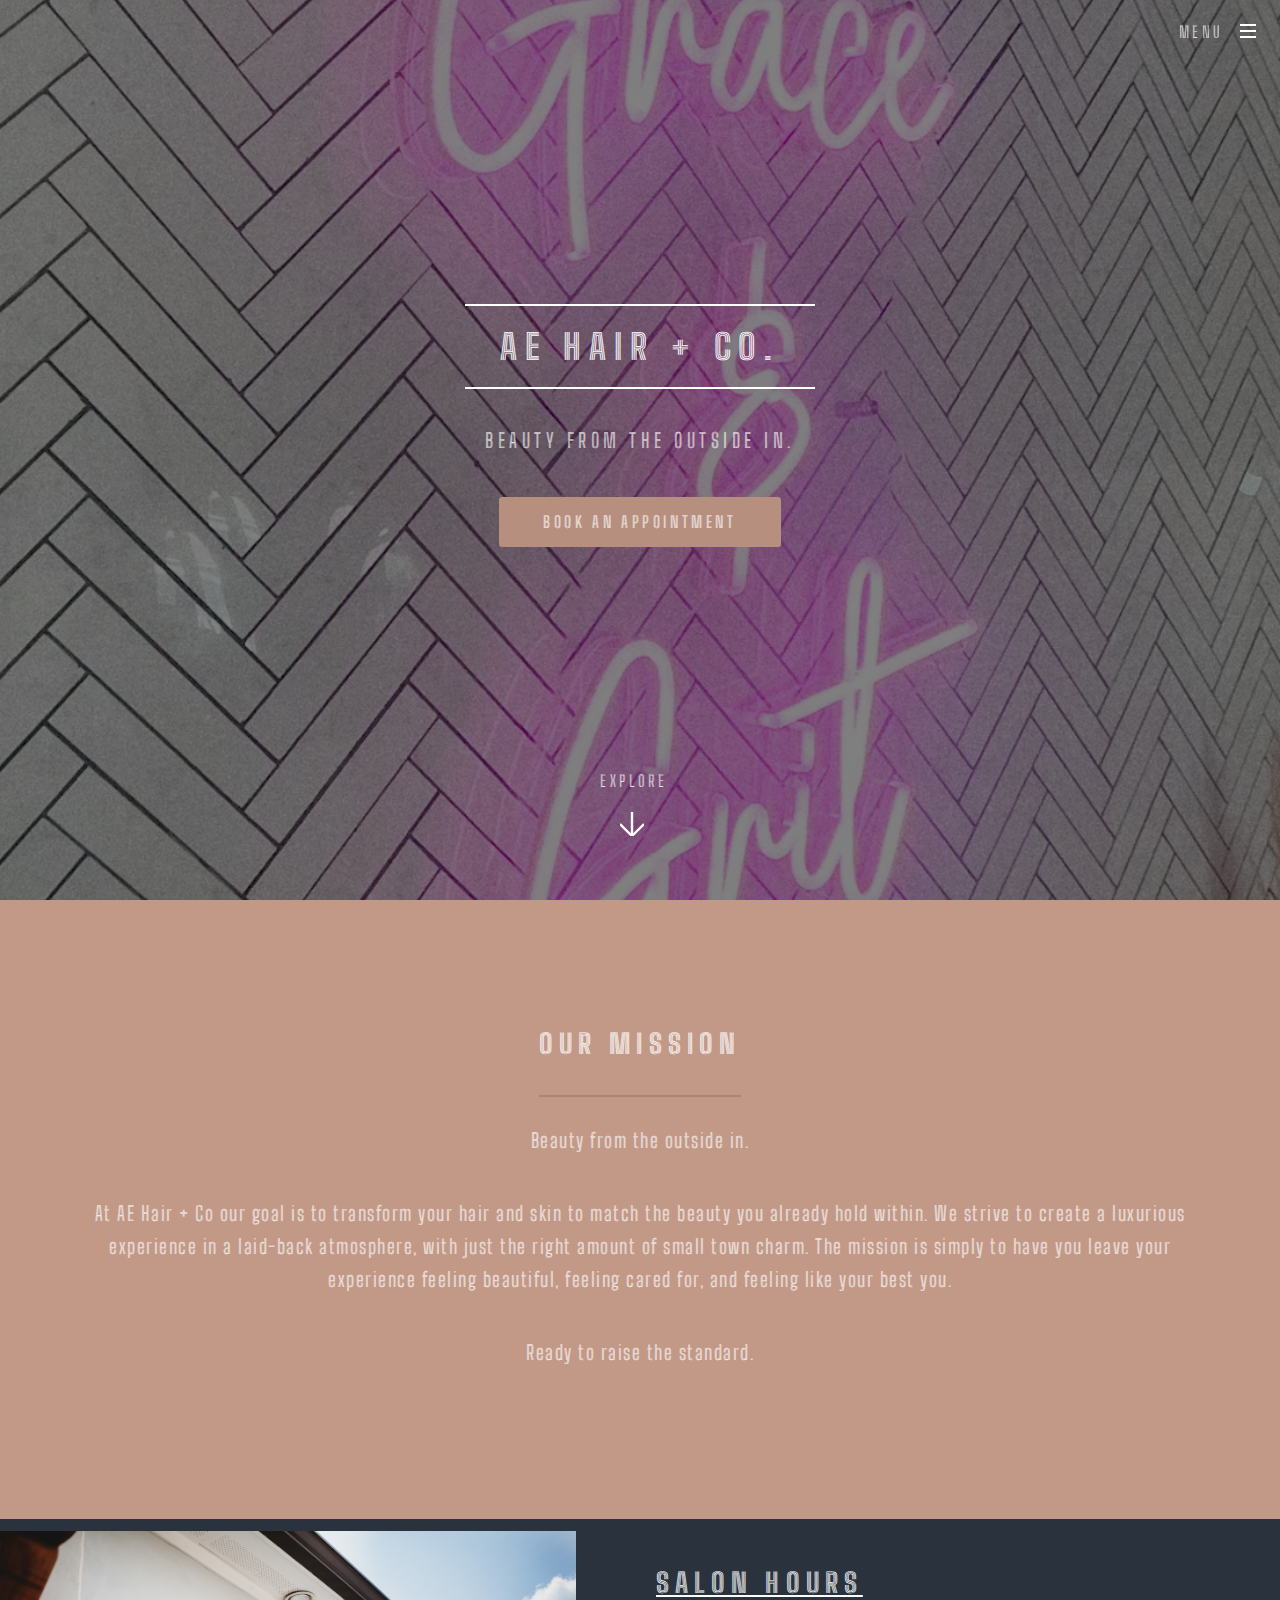
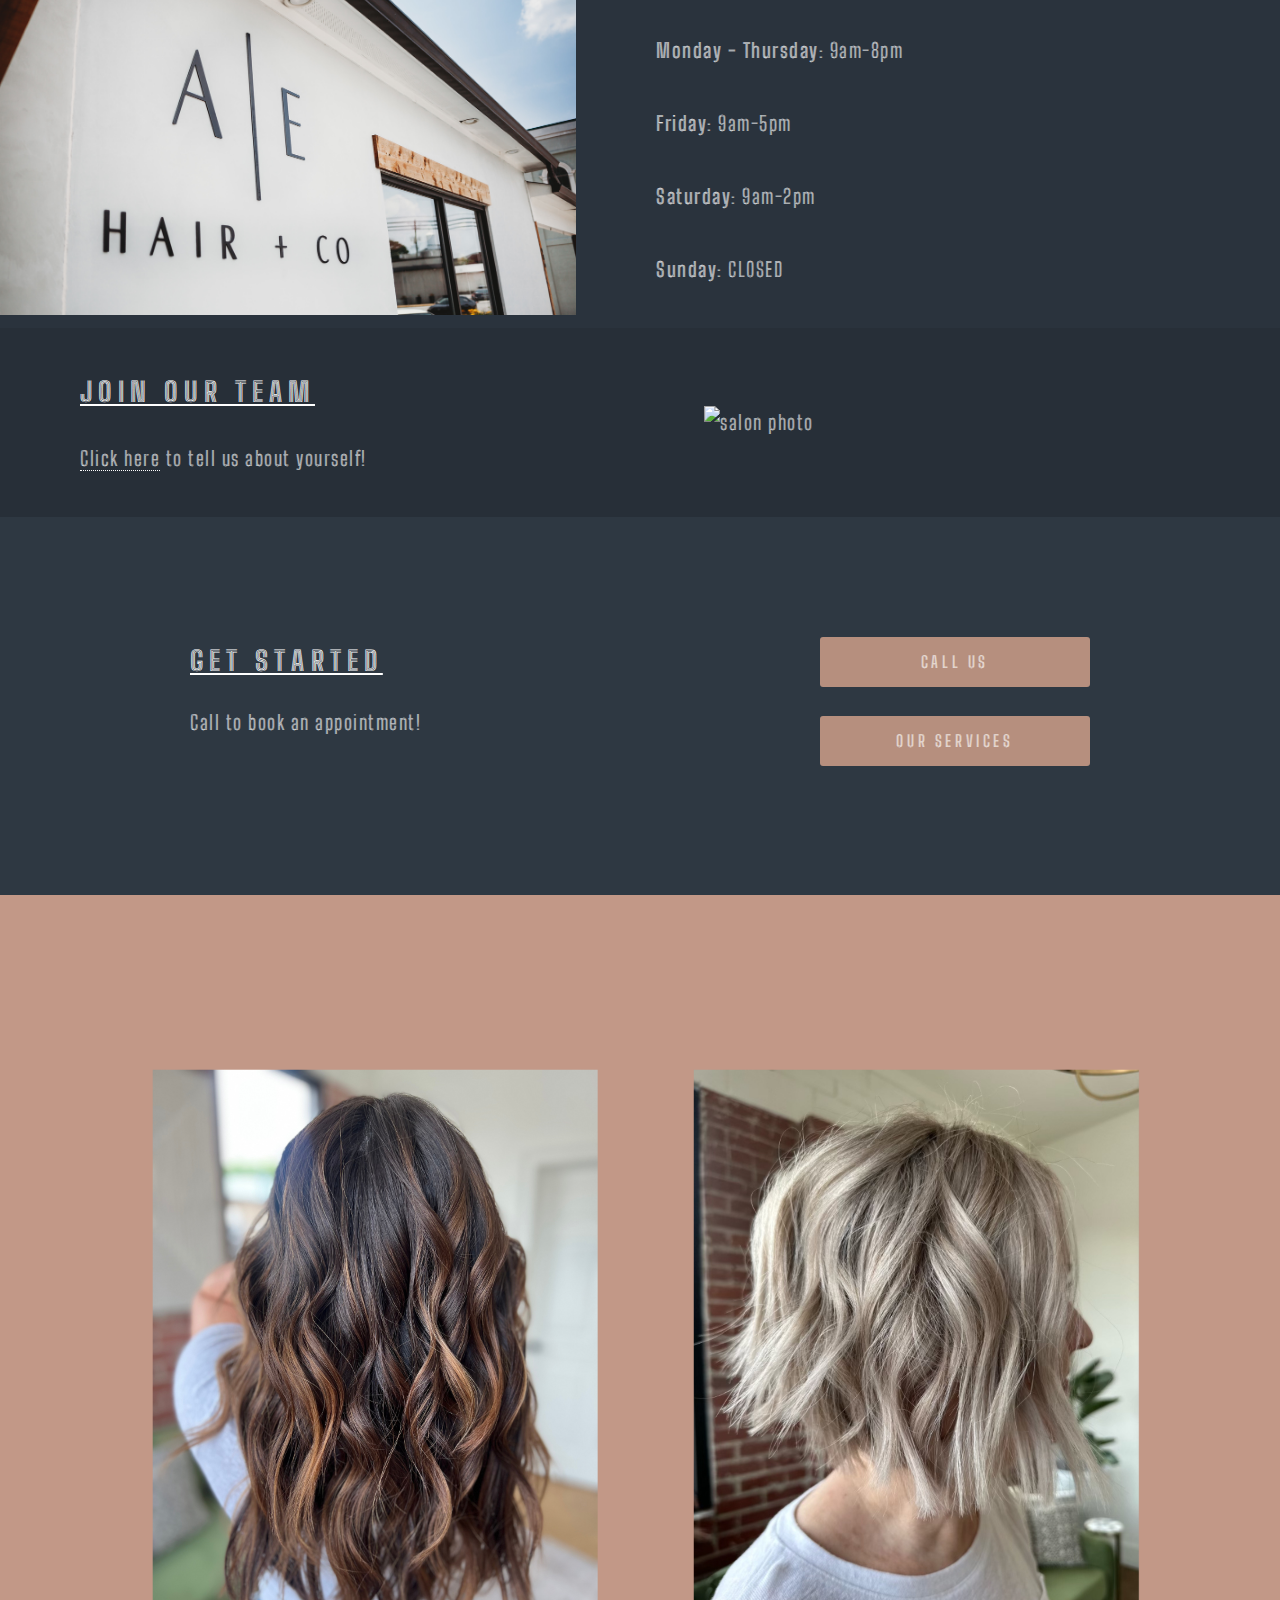
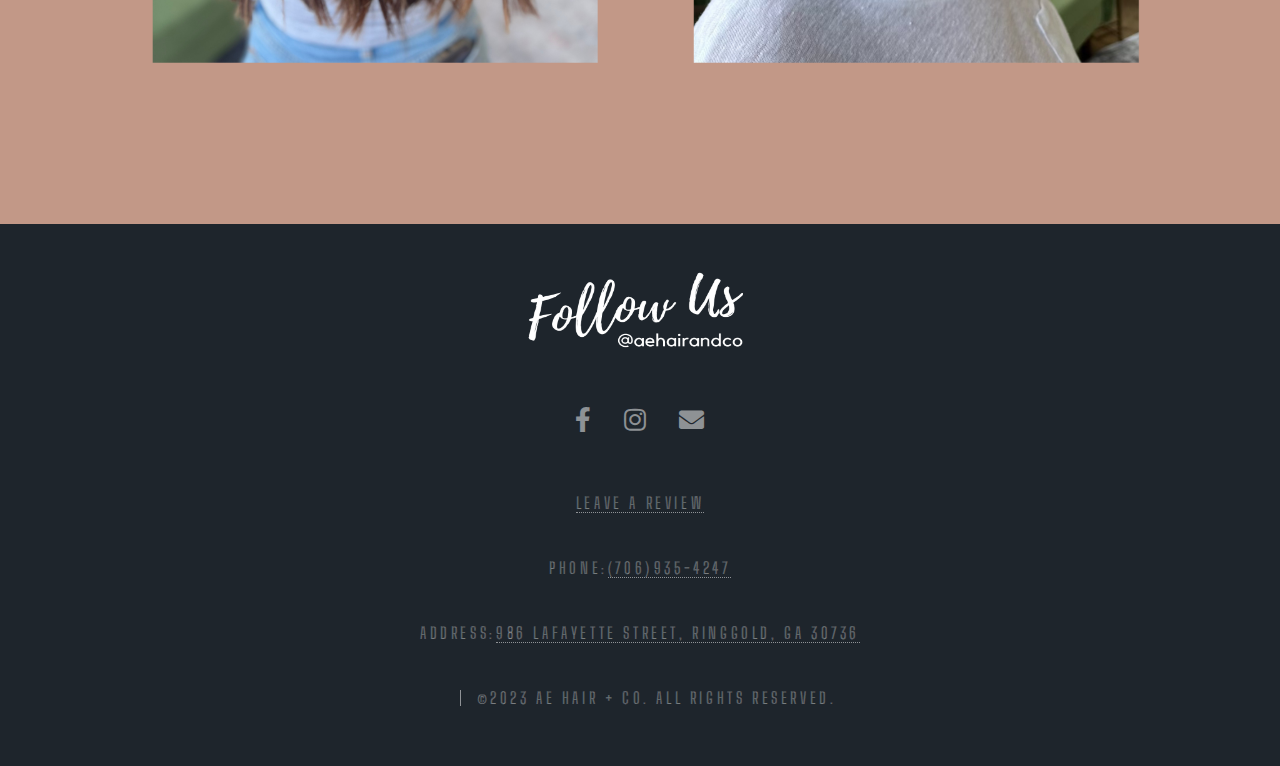
==== commit 27a99f46: "updated job app email" ====
--- a/index.html
+++ b/index.html
@@ -47,7 +47,7 @@
 											<li><a href="#one">Our Mission</a></li>
 											<li><a href="our-services.html">Our Services</a></li>
 											<li><a href="tel:706-935-4247">Book an Appointment</a></li>
-											<li><a href="mailto:aehairandco@gmail.com?subject=I'd like to join the team!&body=I'd like to join the AE team!%0A%0A1.) Name:%0A%0A2.) Email:%0A%0A3.) Tell us about your jouney as a stylist (in school, licensed, behind the chair).%0A%0A4.) What is your Instagram handle?%0A%0A5.) Is continuous education important to you?%0A%0A6.) What do you hope to bring/add to our AE team?">Join Our Team!</a></li>
+											<li><a href="mailto:aehairandco@gmail.com?subject=I'd like to join the team!&body=I'd like to join the AE team!%0A%0A1.) Name:%0A%0A2.) Email:%0A%0A3.) Phone Number:%0A%0A4.) Tell us about your journey as a stylist, esthetician, or other job skills (in school, licensed, behind the chair, experience).%0A%0A5.) What is your Instagram handle; personal and professional?%0A%0A6.) Is continuous education important to you?%0A%0A7.) What do you hope to bring/add to our AE team? %0A%0A8.) What is your availability?">Join Our Team!</a></li>
 										</ul>
 									</div>
 								</li>
@@ -95,7 +95,7 @@
 							<div class="image"><img src="images/AEHair-186.jpg" alt="salon photo" /></div><div class="content">
 								<h2><u>Join Our Team</u>
 								</h2>
-								<p><a href="mailto:aehairandco@gmail.com?subject=I'd like to join the team!&body=I'd like to join the AE team!%0A%0A1.) Name:%0A%0A2.) Email:%0A%0A3.) Tell us about your jouney as a stylist (in school, licensed, behind the chair).%0A%0A4.) What is your Instagram handle?%0A%0A5.) Is continuous education important to you?%0A%0A6.) What do you hope to bring/add to our AE team?">Click here</a> to tell us about yourself!
+								<p><a href="mailto:aehairandco@gmail.com?subject=I'd like to join the team!&body=I'd like to join the AE team!%0A%0A1.) Name:%0A%0A2.) Email:%0A%0A3.) Phone Number:%0A%0A4.) Tell us about your journey as a stylist, esthetician, or other job skills (in school, licensed, behind the chair, experience).%0A%0A5.) What is your Instagram handle; personal and professional?%0A%0A6.) Is continuous education important to you?%0A%0A7.) What do you hope to bring/add to our AE team? %0A%0A8.) What is your availability?">Click here</a> to tell us about yourself!
 								</p>
 							</div>
 						</section>
@@ -121,6 +121,7 @@
 							<ul class="actions stacked">
 								<li><a href="tel:706-935-4247" class="button fit primary">call us</a></li>
 								<!-- <li><a target="_blank" href="https://aehairandco.direct.salonservicegroup.com" class="button fit">Visit our shop</a></li> -->
+								<li><a href="our-services.html" class="button fit primary">our services</a></li>
 							</ul>
 						</div>
 					</section>
